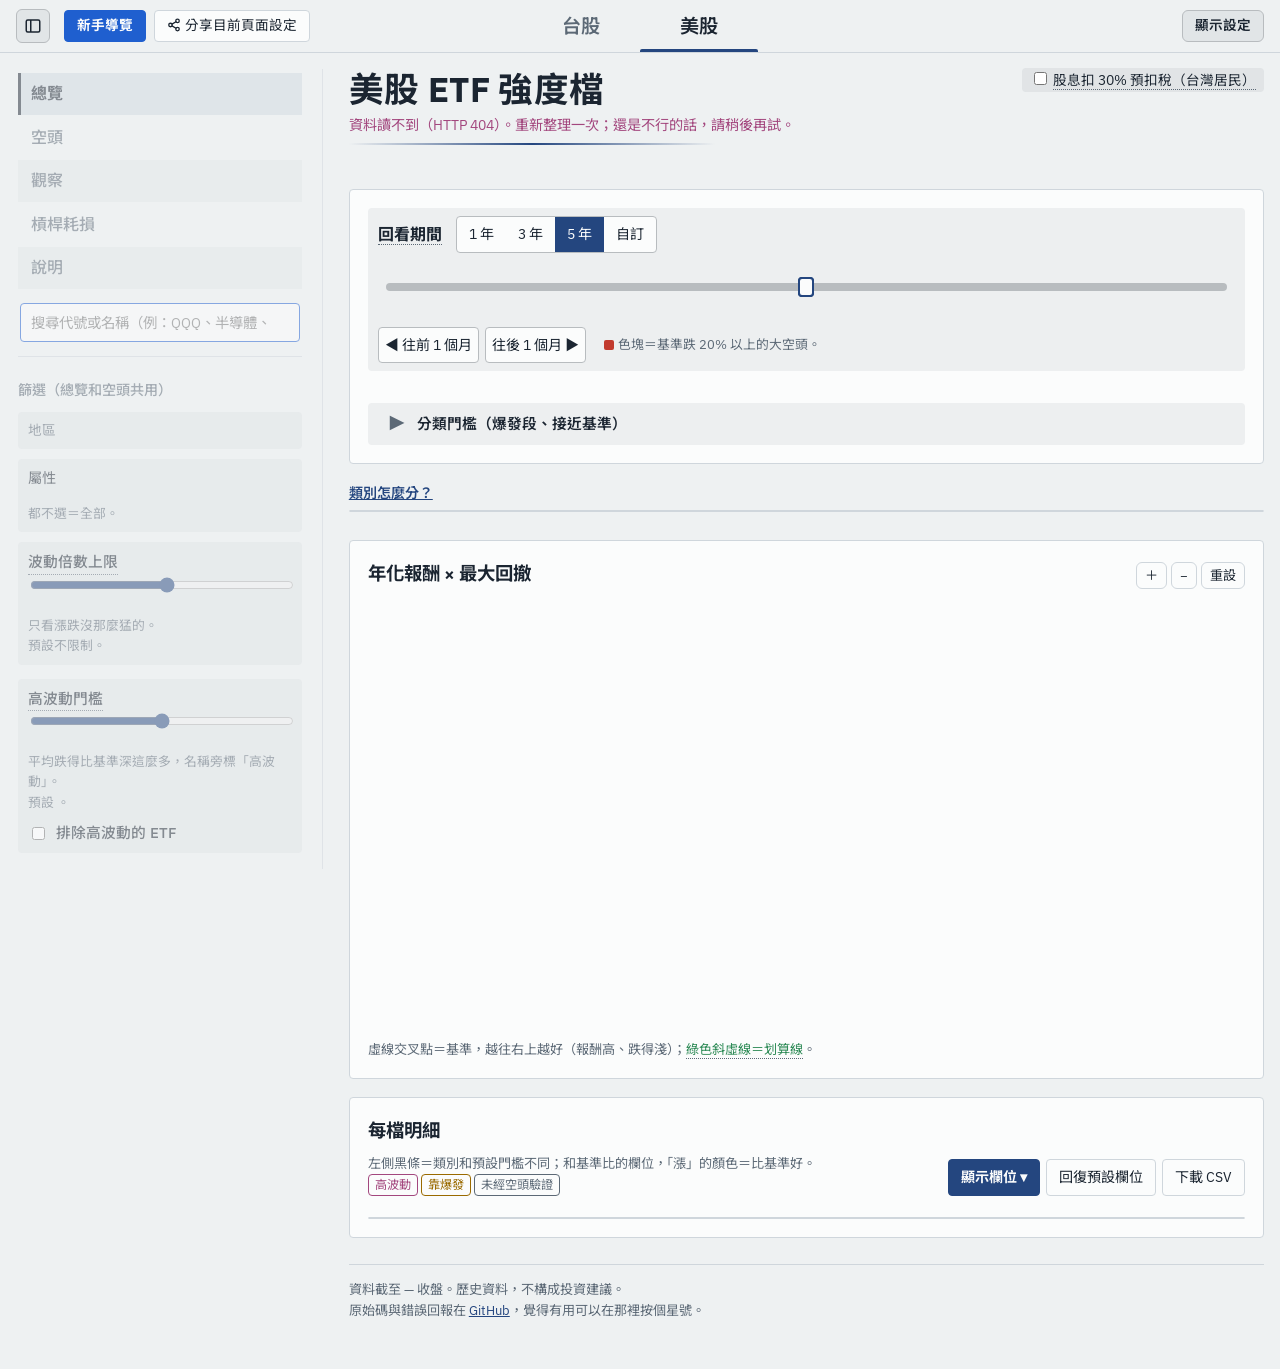
==== us/index.html @ 7c5424fa "標準化 A 階段（二）：散布圖刻意統一的部分，和圖上字級跟著圖寬（稽核 2 M4） - 0 的基準線改 --fg 細實線、透明度 .5（兩張散布圖）；參考線維持虛線（JC 2026-11-20 決定 " ====
<!doctype html>
<html lang="zh-Hant">
<meta charset="utf-8">
<meta name="viewport" content="width=device-width, initial-scale=1, viewport-fit=cover">
<title>美股 ETF 強度檔</title>
<meta name="description" content="美股 ETF 和基準比報酬與回撤：五種類別、空頭時各檔跌多少，門檻都可以自己調。">
<meta property="og:title" content="美股 ETF 強度檔">
<meta property="og:description" content="美股 ETF 和基準比報酬與回撤：五種類別、空頭時各檔跌多少，門檻都可以自己調。">
<meta name="claude:viewport-fit-sides" content="cover">
<link rel="preload" href="data.json" as="fetch" crossorigin>   <!-- 資料檔和頁面同時開始下載（2026-11-17）；下面 fetch 要用預設快取模式，才會接到這個預先下載 -->
<link rel="preconnect" href="https://fonts.googleapis.com">
<link rel="stylesheet" href="https://fonts.googleapis.com/css2?family=IBM+Plex+Sans:wght@400;500;700&family=Noto+Sans+TC:wght@400;500;700&display=swap">
<link rel="stylesheet" href="../assets/site.css?v=20261120b">   <!-- 兩頁共用樣式（2026-11-17）；改了 site.css 就把 ?v= 換成當天日期 -->
<style>
/* 只有美股頁用到的樣式；共用的在 ../assets/site.css */
#levtbl tr.thin td { color: var(--muted); }   /* 樣本少的列變淡：只調字色、底色維持不透明（原本整格 opacity，凍結欄往右捲時後面的字會透出來疊在一起，2026-11-17） */
#levtbl tr.thin td > * { opacity: .6; }
/* 屬性篩選：大項標籤分組，選了大項才出現細項（虛線框）；有篩選時出現顯眼的「清除」 */
td .t2 { color: var(--muted); }
.attr-g { display: flex; gap: 6px; align-items: flex-start; margin-top: 4px; }
.attr-g .gl { color: var(--muted); font-size: .78rem; width: 2.4em; flex: none; padding-top: 3px; }
.attr-chips { display: flex; flex-wrap: wrap; gap: 4px; }
.achip { font: inherit; font-size: .8rem; border: 1px solid var(--line); background: var(--panel); color: var(--fg); padding: 1px 8px; border-radius: 999px; cursor: pointer; }
.achip .n { color: var(--muted); font-size: .72rem; font-variant-numeric: tabular-nums; }
.achip[aria-pressed="true"] { background: var(--accent); border-color: var(--accent); color: var(--on-fill); }
.achip[aria-pressed="true"] .n { color: inherit; opacity: .8; }
.achip.fine { border-style: dashed; }
.attr-fine { border-top: 1px dashed var(--line); margin-top: 6px; padding-top: 6px; }
.attr-fine.solo { border-top: 0; margin-top: 2px; padding-top: 0; }
.attr-fine .gl { color: var(--muted); font-size: .78rem; margin-bottom: 3px; }
.achip.clr { background: var(--hl); border-color: var(--hl); color: var(--on-fill); font-weight: 700; margin-top: 6px; }
#lvSc { cursor: grab; touch-action: pan-y; }
#lvSc:active { cursor: grabbing; }   /* 拖曳時換成抓住的手（2026-11-17） */
#lvSc circle { cursor: pointer; }
#levtbl tr[aria-current] td { background: color-mix(in srgb, var(--l1) 14%, var(--panel)); }
:root.zsw { --fade: .25s; }   /* 換分區：比換市場快 */
:root.zfade :is(.wrap > :not(header, #zoneTop, #insBar), header.hd .sub, .side > *) { opacity: 0; }
/* 分區：上面分區名、下面檔數；名稱太長時只在中間斷（加密／貨幣） */
#zoneSeg button { display: flex; flex-direction: column; align-items: center; justify-content: center; gap: 1px; line-height: 1.2; padding-block: 5px; }
#zoneSeg .zn { word-break: keep-all; }
#zoneSeg .zc { font-size: .75rem; opacity: .75; font-variant-numeric: tabular-nums; }
/* 分區列（JC 2026-11-15 定案）：取代側欄的分區按鈕；主畫面標題下、只在總覽和空頭頁。
   大字一行、分區之間細直線；選中的那格實心強調色（8px 圓角，不用膠囊形）、反白字、陰影，旁邊寫檔數和基準。不加外框。
   試過淡底＋粗底線，JC 覺得第三輪的實心版比較順眼（只是膠囊形突兀），改回來 */
.zonetop { display: none; flex-wrap: wrap; align-items: center; gap: 6px 0; margin: 0 0 16px; }
body:is([data-page="overview"], [data-page="bear"]) .zonetop { display: flex; }
.zonetop button { font: inherit; color: var(--fg); background: none; border: 0; cursor: pointer; border-radius: 8px; display: flex; align-items: baseline; gap: 8px; padding: 7px 18px; position: relative; transition: background .15s; }
.zonetop .zn { font-size: 1.5rem; font-weight: 300; color: var(--muted); letter-spacing: .02em; word-break: keep-all; line-height: 1.15; }
.zonetop .zc, .zonetop .zb { font-size: .74rem; color: var(--muted); font-variant-numeric: tabular-nums; }
.zonetop .zb { display: none; }
.zonetop button:hover:not([aria-pressed="true"]) { background: var(--adj-bg); }
.zonetop button:hover:not([aria-pressed="true"]) .zn { color: var(--fg); }
.zonetop button:not([aria-pressed="true"]):not(:first-child)::before { content: ""; position: absolute; left: 0; top: 25%; bottom: 25%; border-left: 1px solid var(--line); }
.zonetop button[aria-pressed="true"] + button::before { display: none; }
.zonetop button[aria-pressed="true"] { padding: 8px 22px; background: var(--hl); box-shadow: 0 3px 12px color-mix(in srgb, var(--hl) 45%, transparent); }
.zonetop button[aria-pressed="true"] :is(.zn, .zc, .zb) { color: var(--bg); }
.zonetop button[aria-pressed="true"] .zn { font-weight: 800; }
.zonetop button[aria-pressed="true"] .zc::after { content: " 檔"; }
.zonetop button[aria-pressed="true"] .zb { display: inline; font-size: .82rem; font-weight: 600; }
body:not(:is([data-page="overview"], [data-page="bear"])) .zonetop { display: none !important; }
@media (max-width: 900px) { .zonetop .zn { font-size: 1.12rem; } .zonetop button { padding-inline: 10px !important; } }
#zoneH, #zoneSeg { display: none; }   /* 側欄的分區按鈕由分區列取代（程式還用它同步狀態） */
/* 扣稅開關：獨立放在標題列右邊（眉標下方、和副標題同一行），不跟說明文字黏在一起；只在總覽、空頭頁 */
.hdtax { margin: 0; font-size: .85rem; white-space: nowrap; }
#taxLbl { background: var(--adj-bg); border-radius: 4px; padding: 3px 8px; }   /* 可以調整的開關，和側欄、門檻同一個淡灰底 */
@media (min-width: 901px) { header.hd { display: grid; grid-template-columns: minmax(0, 1fr) auto; column-gap: 16px; }
  header.hd > div { grid-row: 1 / 3; } header.hd > .eyebrow { grid-column: 2; } header.hd > .hdtax { grid-column: 2; align-self: end; justify-self: end; } }
@media (max-width: 900px) { .hdtax { flex-basis: 100%; text-align: right; } }
body:not(:is([data-page="overview"], [data-page="bear"])) .hdtax { display: none; }
.levlink { margin: 0 0 12px; }
.lvhead { margin: 0; font-size: 1.02rem; font-weight: 600; }
#lvNav .lvs { transition: opacity .15s; } #lvNav .lvs.dim { opacity: .18; }
</style>

<script>
// 主題（跟系統／亮／暗）與全頁字級，存在這個瀏覽器；先套用再畫面，避免閃爍
// 資料算好前先把內容藏起來（:root.booting），畫完或出錯時拿掉；萬一卡住 30 秒後也拿掉。和下面側欄用的 .loading 是兩回事
document.documentElement.classList.add("booting"); setTimeout(() => document.documentElement.classList.remove("booting"), 30000);
// 跨頁轉場做不成時（例如舊頁在背景、來不及截圖）瀏覽器會丟出 promise 錯誤；照常顯示即可，把錯誤接住
const vtQuiet = e => { const t = e.viewTransition; if (t) { t.ready.catch(() => {}); t.finished.catch(() => {}); t.updateCallbackDone.catch(() => {}); } };
addEventListener("pagereveal", vtQuiet); addEventListener("pageswap", vtQuiet);
try { const t = localStorage.getItem("etf-theme"); if (t === "light" || t === "dark") document.documentElement.dataset.theme = t; } catch (e) {}
// 美股版預設綠漲紅跌；和台股版同網域，偏好另存 etf-ud-us（存的是「改回紅漲」）
try { if (localStorage.getItem("etf-ud-us") !== "tw") document.documentElement.dataset.ud = "us"; } catch (e) { document.documentElement.dataset.ud = "us"; }
document.documentElement.classList.add("loading");   // 資料讀進來前側欄不能點（點了也沒反應）
try { const z = +localStorage.getItem("etf-fz"); if (z >= 0.5 && z <= 1.5) document.documentElement.style.setProperty("--fz", z); } catch (e) {}
</script>
<div class="topbar" id="topbar"><div class="tb-in">
  <button type="button" class="sidetog" aria-controls="side" aria-expanded="true" aria-label="收起側欄" title="收起側欄"><svg width="18" height="18" viewBox="0 0 24 24" fill="none" stroke="currentColor" stroke-width="2" stroke-linejoin="round" aria-hidden="true"><rect x="3" y="4" width="18" height="16" rx="2"/><path d="M9 4v16"/></svg></button>
  <div class="tb-l" id="tbL"><div class="btnpair toprow"><button type="button" class="btn tourbtn" id="tourBtn">新手導覽</button><button type="button" class="btn" id="shareBtn" aria-label="分享目前頁面設定"><svg width="14" height="14" viewBox="0 0 24 24" fill="none" stroke="currentColor" stroke-width="2.2" stroke-linecap="round" stroke-linejoin="round" aria-hidden="true" style="vertical-align:-2px;margin-right:4px"><circle cx="18" cy="5" r="3"/><circle cx="6" cy="12" r="3"/><circle cx="18" cy="19" r="3"/><path d="M8.6 13.5l6.8 4M15.4 6.5l-6.8 4"/></svg><span class="tb-lbl">分享目前頁面設定</span></button></div><p class="hint" id="shareMsg" hidden></p></div>
  <span class="tb-sp"></span>
  <nav class="mkt tb-mkt at-us" aria-label="切換市場（置頂欄）"><a href="../" data-go="台股">台股</a><a href="./" data-go="美股" class="on" aria-current="page">美股</a></nav>
  <div class="tb-r" id="tbR"><details class="sysdet fold" id="sysDet"><summary>顯示設定<span class="sd-sub">主題、漲跌色、字級</span></summary>
    <div class="cbox sysbox">
      <div class="seg" id="themeSeg" role="group" aria-label="主題"><button type="button" data-th="auto">系統</button><button type="button" data-th="light">亮色</button><button type="button" data-th="dark">暗色</button></div>
      <div class="seg" id="udSeg" role="group" aria-label="漲跌顏色"><button type="button" data-ud="tw">紅漲（台股）</button><button type="button" data-ud="us">綠漲（美股）</button></div>
      <div class="zoom fzrow" role="group" aria-label="文字大小"><span>文字大小</span><button type="button" data-fz="-1" aria-label="縮小文字">A−</button><output id="fzOut">100%</output><button type="button" data-fz="1" aria-label="放大文字">A+</button></div>
    </div></details></div>
</div></div>
<div class="shell">
<script>try { if (localStorage.getItem("etf-side-off") === "1") document.currentScript.parentElement.classList.add("sideoff"); } catch (e) {}</script>
<aside class="side" id="side" aria-label="分頁與設定">
  <div class="side-head"><strong>設定</strong><button type="button" class="btn closeset" id="closeSet">完成</button></div>
  <nav class="tabs" role="tablist" aria-label="分頁">
    <button type="button" role="tab" data-page="overview" aria-selected="true">總覽</button>
    <button type="button" role="tab" data-page="bear" aria-selected="false">空頭</button>
    <button type="button" role="tab" data-page="notes" aria-selected="false">觀察</button>
    <button type="button" role="tab" data-page="lev" aria-selected="false">槓桿耗損</button>
    <button type="button" role="tab" data-page="about" aria-selected="false">說明</button>
  </nav>
  <!-- 搜尋放在分頁和分區、篩選之間（JC 2026-11-08）：搜尋和篩選相鄰 -->
  <search class="search">
    <input type="search" id="q" placeholder="搜尋代號或名稱（例：QQQ、半導體、AI）" autocomplete="off" spellcheck="false" aria-label="搜尋 ETF" role="combobox" aria-autocomplete="list" aria-controls="qlist" aria-expanded="false">
    <button type="button" class="qx" id="qx" aria-label="清除搜尋" hidden>×</button>
    <div class="qlist" id="qlist" role="listbox" hidden></div>
    <p class="hint" id="qmsg" hidden></p>
  </search>

  <div class="side-sec" id="filterBox">
    <div class="zonebox" id="zoneBox"><h2 id="zoneH">分區</h2>
    <div class="stack">
      <div class="seg" id="zoneSeg" role="group" aria-label="分區"></div>
    </div>
    </div>
    <h2>篩選（總覽和空頭共用）</h2>
    <div class="stack">
      <div class="cbox"><div class="row"><span class="lbl">地區</span><div class="checks" id="f-region"></div></div></div>
      <div class="cbox"><span class="lbl">屬性</span><div id="f-type"></div>
      <p class="hint">都不選＝全部。</p></div>
      <div class="controls">
        <div class="ctl"><label for="vmax"><span class="term" tabindex="0" data-tip="波動倍數＝這檔每週漲跌的幅度，是基準的幾倍（週報酬的標準差相除）。&#10;例：1.5＝漲跌幅度大約是基準的 1.5 倍；2 倍槓桿約 1.5～2。&#10;和 beta 不同：beta 還會被「走勢和基準像不像」拉低，國際股票 ETF 的 beta 可能只有 0.5，實際漲跌卻是基準的 2 倍以上。&#10;用總覽選的期間計算；拉到最右邊＝不限制。">波動倍數上限</span><output id="o-vmax"></output></label>
          <input type="range" id="vmax" min="0.5" max="3" step="0.1"><div class="rticks" id="tk-vmax" aria-hidden="true"></div><p class="hint">只看漲跌沒那麼猛的。<br>預設不限制。</p></div>
        <div class="ctl"><label for="hv"><span class="term" tabindex="0" data-tip="每次大跌：這檔的跌幅減基準的跌幅（跌幅都是負數）＝跌幅 vs 基準。&#10;例：基準跌 −24%、這檔跌 −29%：−29% −（−24%）＝ −5%，跌得比基準深 5%。&#10;這檔上市後經歷過的每一次大跌都算，取平均；和空頭頁選哪一次無關。&#10;哪些算大跌由空頭頁的「大跌門檻」決定，改了門檻結果也會跟著變。&#10;只經歷過 1～2 次大跌的（多半是新上市的），樣本少，參考就好。">高波動門檻</span><output id="o-hv"></output></label>
          <input type="range" id="hv" min="1" max="25" step="1"><div class="rticks" id="tk-hv" aria-hidden="true"></div>
          <p class="hint">平均跌得比基準深這麼多，名稱旁標「高波動」。<br>預設 <span class="def" data-k="hv"></span>。</p>
          <label for="hvx" class="chk"><input type="checkbox" id="hvx"> 排除高波動的 ETF</label></div>
      </div>
    </div>
  </div>

</aside>

<main class="wrap">
  <header class="hd">
    <div><div class="hdt"><h1>美股 ETF 強度檔</h1></div>
    <p class="sub"><span id="sub">讀取資料中…</span></p></div>
    <p class="hdtax"><label class="chk" id="taxLbl"><input type="checkbox" id="taxOn"> <span class="term" tabindex="0" data-tip="開啟後，每次配息只把 70% 再投入，基準也一樣扣。">股息扣 30% 預扣稅（台灣居民）</span></label></p>
  </header>

  <nav class="zonetop" id="zoneTop" aria-label="分區"></nav>
  <div class="insbar" id="insBar" hidden></div>

  <!-- ── 總覽 -->
  <section class="page" id="page-overview" role="tabpanel" aria-label="總覽">
    <p class="hint levlink" id="levLink" hidden>槓桿 ETF 每天重設倍數會被磨掉多少，看 <button type="button" class="linkbtn" id="levGo">「槓桿耗損」頁 →</button></p>
    <section class="panel stack pctl" id="periodPanel" aria-label="回看期間與分類門檻">
      <div class="adj stack">
        <div class="row ptop"><span class="plabel"><span class="term" tabindex="0" data-tip="1／3／5 年從資料最後一天往回算。&#10;期間愈短，結果愈只代表那段行情：每段有沒有包含大空頭，看「說明」頁的期間說明。&#10;自訂可以選 1999 年初（各分區從基準上市日）之後的任何一段，例如只看 2000～2002 年的網路泡沫。&#10;軸上的色塊是基準的大空頭（股票等區跌 20% 以上、債券區 10% 以上），看得出選的期間有沒有包含到。">回看期間</span></span><div class="seg" id="win" role="group" aria-label="回看期間">
            <button type="button" data-v="1">1 年</button><button type="button" data-v="3">3 年</button><button type="button" data-v="5" aria-pressed="true">5 年</button><button type="button" data-v="c">自訂</button>
          </div><span id="customBox" class="row" hidden>
            <label>起 <input type="date" id="dStart"></label>
            <label>迄 <input type="date" id="dEnd"></label>
          </span></div>
        <div class="period" id="period"><div class="ptrack" id="ptrack"><div class="pfill" id="pfill"></div></div><input type="range" id="pS" aria-label="回看期間的起日" step="1"><input type="range" id="pE" aria-label="回看期間的迄日" step="1"><div class="pticks" id="pticks" aria-hidden="true"></div></div>
        <div class="row pnav"><div class="btnpair"><button type="button" class="btn" data-pstep="-21">◀ 往前 1 個月</button><button type="button" class="btn" data-pstep="21">往後 1 個月 ▶</button></div><p class="hint"><span class="pkey"></span>色塊＝基準跌 <span class="crashTh">20%</span> 以上的大空頭。</p></div>
      </div>
      <p class="pstat" id="pstat"></p>
      <p class="hint" id="cover"></p>
      <details class="thr fold" id="thrBox"><summary>分類門檻（爆發段、接近基準）</summary>
        <div class="controls">
          <div class="ctl burstctl"><p class="sentence"><span class="term" tabindex="0" data-tip="連續幾週加起來漲到這個幅度，算一段急漲（爆發段）。&#10;1 週＝單週大漲；拉長週數可以抓到「連漲好幾週、但每週都不算大」的段落，上限 4 週（約一個月）。&#10;從前往後找，找到一段就跳過那幾週，不重複計算。&#10;參考：1 週配 7.5%、4 週配 20%，SPY 在 1999～2026-11 分別只有 5 段、2 段。&#10;漲幅上限 30%：1999～2026-11 SPY 任何 4 週最多漲 25.3%，超過 30% 只剩槓桿型、加密貨幣的少數極端週。">爆發段</span>：在 <output id="o-weeks"></output>內上漲 <output id="o-burst"></output> 以上，就算一段急漲。</p>
            <label for="weeks" class="sub">週數</label><input type="range" id="weeks" min="1" max="4" step="1"><div class="rticks" id="tk-weeks" aria-hidden="true"></div>
            <label for="burst" class="sub">漲幅</label><input type="range" id="burst" min="1" max="30" step="0.5"><div class="rticks" id="tk-burst" aria-hidden="true"></div>
            <p class="hint">預設 <span class="def" data-k="weeks"></span>內上漲 <span class="def" data-k="burst"></span>。</p><p class="hint" id="calib"></p></div>
          <div class="ctl"><label for="tie"><span class="term" tabindex="0" data-tip="年化報酬和基準直接相減。&#10;例：設 ±1.5%、基準年化 11% 時，年化 9.5%～12.5%、而且最大回撤和基準相差 3% 以內的，算接近基準。&#10;追蹤同一指數的 ETF（例如 VOO、IVV 對 SPY）會落在這裡；年化接近但回撤差很多的，照划算線分到其他四類。&#10;參考：5 年累積下來，±1% 約差 5%、±1.5% 約差 7%、±2% 約差 10%。">接近基準的年化區間</span><output id="o-tie"></output></label>
            <input type="range" id="tie" min="0" max="5" step="0.25"><div class="rticks" id="tk-tie" aria-hidden="true"></div><p class="hint">報酬和基準差多少以內算接近（回撤也要相差 3% 以內）。<br>預設 ±<span class="def" data-k="tie"></span>。</p></div>
        </div>
        <div class="row"><button type="button" class="btn" id="reset">回到預設門檻</button></div>
      </details>
    </section>
    <p class="missing regime" id="regime" hidden></p>
    <section aria-label="各類別檔數" class="stack"><div class="row cnthead"><button type="button" class="linkbtn" data-help="catdefs">類別怎麼分？</button></div>
      <div class="counts" id="counts"></div>
      <p class="foot" id="countnote"></p>
      <p class="foot" id="missing" hidden></p></section>

    <section class="panel stack" id="chartPanel">
      <div class="head"><h2>年化報酬 × 最大回撤</h2><span class="zoom"><button type="button" data-zc="sc:in" aria-label="放大圖表">＋</button><button type="button" data-zc="sc:out" aria-label="縮小圖表">−</button><button type="button" data-zc="sc:reset">重設</button></span></div>
      <svg id="chart" class="chart" viewBox="0 0 900 420" role="img" aria-label="各 ETF 的年化報酬與最大回撤散布圖"></svg>
      <div class="legend" id="legend"></div>
      <p class="foot" id="scnote"></p>
      <p class="foot">虛線交叉點＝基準，越往右上越好（報酬高、跌得淺）；<span class="term" tabindex="0" data-tip="年化 ÷ 最大回撤（Calmar 比率）和基準相同的線；線的上方＝每承受 1% 回撤換到的報酬比基準多。&#10;類別就是這條線和基準的年化切出來的，定義見「說明」。&#10;基準年化是負的時候，年化 ÷ 回撤沒有意義，改用基準回撤那條直線。" style="color:var(--calmar)">綠色斜虛線＝划算線</span>。<span id="negnote" hidden><br>這段期間基準年化是負的，划算線改成基準回撤那條直線：在它右邊就算划算。</span></p>
    </section>

    <section class="panel stack" id="tblPanel">
      <div class="head"><h2>每檔明細</h2>
        <div class="row tblnote"><span class="foot">左側黑條＝類別和預設門檻不同；和基準比的欄位，「漲」的顏色＝比基準好。<br><span class="flag term" tabindex="0" data-tip="歷次大跌平均跌得比基準深，超過高波動門檻（門檻在左側欄的篩選）。">高波動</span> <span class="flag bu term" tabindex="0" data-tip="贏基準主要靠少數幾段急漲；中途進出、剛好錯過那幾段就不一定贏。">靠爆發</span> <span class="flag nv term" tabindex="0" data-tip="穩強、猛強裡，上市以來沒經歷過大空頭，或上市以來的年化輸基準超過 1%。">未經空頭驗證</span></span>
          <span class="colctl"><details class="cols"><summary class="btn btn-fill">顯示欄位 ▾</summary><div class="colbox" id="colbox"></div></details><button type="button" class="btn" id="colReset">回復預設欄位</button><button type="button" class="btn" data-csv="tbl">下載 CSV</button><button type="button" class="btn" id="mkClear" hidden>清除標註</button></span></div></div>
      <div class="topscroll" aria-hidden="true"><div></div></div>
      <div class="tblwrap" role="region" aria-label="總覽明細表" tabindex="0"><table id="tbl"><thead></thead><tbody></tbody></table></div>
    </section>
  </section>

  <!-- ── 空頭 -->
  <section class="page" id="page-bear" role="tabpanel" aria-label="空頭" hidden>
    <div class="pair73">
      <section class="panel stack" id="epsPanel">
        <h2>基準大跌時，各檔跌多少</h2>
        <p class="hint">每一次都從基準的高點算起，看各檔在同一段日期最多跌多少、多久回到高點。</p>
        <div class="stack adj"><h3 class="adjh">選一次大跌</h3><div class="chips" id="eps" role="group" aria-label="選一次大跌"></div></div>
      </section>
      <section class="panel stack pctl" id="crashPanel" aria-label="大跌門檻"><h2>大跌門檻</h2><div class="controls">
        <div class="ctl"><label for="epth"><span class="term" tabindex="0" data-tip="基準從高點跌超過這個幅度、之後再回到高點，算一次大跌（最近一次可能還沒回到高點，也列出來）。&#10;1999 年以來 SPY（含息、不扣稅）跌超過 30% 的有 3 次：2000 年網路泡沫 47.5%、2008 年金融海嘯 55.2%、2020 年疫情 33.7%；上限 30%，拉到最右邊只剩這三次。債券區的基準 AGG 跌得淺，預設 8%（2003 年以來 3 次：2008、2020 年 3 月、2020～2022 升息）。&#10;調低會多出幾次較小的回檔。&#10;高波動也用這裡的大跌來算。">跌超過</span><output id="o-epth"></output></label>
        <input type="range" id="epth" min="5" max="30" step="1"><div class="rticks" id="tk-epth" aria-hidden="true"></div><p class="hint">基準跌多少算一次大跌。<br>預設 <span class="def" data-k="epth"></span>（這一區資料起點以來 <span id="epthN"></span> 次）。</p></div>
      </div></section>
    </div>
    <section class="panel stack" id="epChartPanel">
      <div class="head"><span class="foot" id="epnote"></span><div class="legend" id="eplegend"></div></div>
      <div class="adj stack">
      <div class="row"><span class="lbl"><span class="term" tabindex="0" data-tip="只改走勢圖顯示的日期範圍，0% 基準一樣是這次大跌基準高點那天。&#10;下表的跌幅和回到前高不受影響。">圖表區間</span></span>
        <label>起 <input type="date" id="epFrom"></label><label>迄 <input type="date" id="epTo"></label>
        <button type="button" class="btn" id="epReset">回到這次大跌</button>
        <span class="zoom"><button type="button" data-zc="ep:in" aria-label="放大圖表">＋</button><button type="button" data-zc="ep:out" aria-label="縮小圖表">−</button></span></div>
      <div class="period" id="epperiod">
        <div class="ptrack" id="eptrack"><div class="pfill" id="epfill"></div></div>
        <input type="range" id="eS" aria-label="走勢圖的起日" step="1"><input type="range" id="eE" aria-label="走勢圖的迄日" step="1">
        <div class="pticks" id="epticks" aria-hidden="true"></div>
      </div>
      <div class="row" style="gap:6px;justify-content:center"><button type="button" class="btn" data-estep="-21">◀ 往前 1 個月</button><button type="button" class="btn" data-estep="21">往後 1 個月 ▶</button></div>
      </div>
      <p class="hint"><span class="pkey"></span>色塊＝基準的大跌，越深跌越多。</p>
      <svg id="epchart" class="chart" viewBox="0 0 900 360" role="img" aria-label="大跌期間各 ETF 的走勢，起點高點設為 100"></svg>
      <p class="foot">走勢以基準高點那天 = 100。</p>
      <div class="head"><span class="foot">列底色＝總覽目前的類別；和基準比的欄位，「漲」的顏色＝比基準好。</span>
        <span class="colctl"><details class="cols"><summary class="btn btn-fill">顯示欄位 ▾</summary><div class="colbox" id="epcolbox"></div></details><button type="button" class="btn" id="epcolReset">回復預設欄位</button><button type="button" class="btn" data-csv="eptbl">下載 CSV</button></span></div>
      <div class="topscroll" aria-hidden="true"><div></div></div>
      <div class="tblwrap" role="region" aria-label="空頭明細表" tabindex="0"><table id="eptbl"><thead></thead><tbody></tbody></table></div>
    </section>
  </section>

  <!-- ── 觀察 -->
  <section class="page" id="page-notes" role="tabpanel" aria-label="觀察" hidden>
    <section class="panel stack">
      <h2>這份資料看到的幾件事 <span class="beta">Beta</span></h2>
      <p class="hint">寫於 2026-11，看的是截至 2026-11-13 的 1／3／5 年（例如 5 年＝2021-11-13～2026-11-13），用預設門檻。按鈕打開的就是這幾段日期，資料更新後也不變；換期間或門檻，看到的可能就不一樣。<br>其他期間可以在總覽選「自訂」，或在空頭頁選別次大跌。<br>有不同看法歡迎到 <a href="https://github.com/wasai04/etf-strength-site/issues" rel="noopener">GitHub</a> 回報。</p>
      <div class="row"><button type="button" class="btn" data-ins="">回到預設畫面</button><span class="foot">分區回到股票、不扣稅；期間、門檻、篩選、排序、標註和走勢圖的線都回到預設；顯示的欄位不動。</span></div>
      <div class="insights">
        <article class="ins"><h3>有沒有碰到 2022，槓桿差很多</h3><p>3 年期間（<span data-n="l3s">2023 年 11 月</span>起）沒碰到空頭：USD 年化 <span data-n="l3USD">72%</span>、TQQQ <span data-n="l3TQQQ">43%</span>、SOXL <span data-n="l3SOXL">44%</span>。<br>拉長到 5 年、把 2022 算進去，變成 <span data-n="l5USD">34%</span>、<span data-n="l5TQQQ">8%</span>、<span data-n="l5SOXL">−1%</span>，中途最深跌了 <span data-n="l5dd">78%～90%</span>。<br>槓桿的成績，很看那段期間有沒有大跌。</p><div class="row"><button type="button" class="btn btn-fill" data-ins="z=lv&amp;w=c&amp;s=2023-11-13&amp;e=2026-11-13&amp;so=-cagr" data-to="tblPanel">看 3 年</button><button type="button" class="btn btn-fill" data-ins="z=lv&amp;w=c&amp;s=2021-11-13&amp;e=2026-11-13&amp;so=-cagr" data-to="tblPanel">看 5 年</button></div></article>
        <article class="ins"><h3>原型漲了，2 倍、3 倍反而賺得更少</h3><p>1 年期間 SOXX 漲 <span data-n="x1SOXX">55%</span>，追同一類半導體的 SOXL（3 倍）只剩 <span data-n="x1SOXL">49%</span>，USD（2 倍）<span data-n="x1USD">是 6%</span>，中途最深各跌 <span data-n="d1SOXL">86%</span>、<span data-n="d1USD">56%</span>。<br>上上下下的行情裡，每天重設倍數會一直耗損。</p><div class="row"><button type="button" class="btn btn-fill" data-ins="z=lv&amp;w=c&amp;s=2025-11-13&amp;e=2026-11-13&amp;mk=SOXL,USD" data-to="chartPanel">看 1 年</button><button type="button" class="btn btn-fill" data-ins="p=lev" data-to="">看槓桿耗損</button></div></article>
        <article class="ins"><h3>領先的那一群會換人</h3><p>5 年期間，能源 <span data-n="e5n">14</span> 檔有 <span data-n="e5w">12</span> 檔贏 SPY（2022 年油價大漲）；同一批到了 3 年期間只剩 <span data-n="e3w">2</span> 檔。<br>3 年期間換成科技、金融領先，大多數都贏（科技 <span data-n="t3a">22 檔有 15 檔</span>、金融 <span data-n="t3b">12 檔有 11 檔</span>）。</p><div class="row"><button type="button" class="btn btn-fill" data-ins="w=c&amp;s=2021-11-13&amp;e=2026-11-13&amp;ty=en&amp;so=-cagr" data-to="tblPanel">5 年看能源</button><button type="button" class="btn btn-fill" data-ins="w=c&amp;s=2023-11-13&amp;e=2026-11-13&amp;ty=tefi&amp;so=-cagr" data-to="tblPanel">3 年看科技、金融</button></div></article>
        <article class="ins"><h3>3 年期間跑最前面的是貴金屬礦業</h3><p>3 年期間股票區年化最高的是黃金、白銀礦業（RING、SIL、GDXJ，都超過 <span data-n="g3min">45%</span>），半導體 SMH 排第 <span data-n="smh3">4</span>。<br>5 年期間排第一的換成 <span data-n="top5">SMH</span>，黃金礦業最前面的 <span data-n="g5c">RING</span> 排第 <span data-n="g5r">5</span>，兩檔中途都跌過<span data-n="dd5">四成多</span>。</p><button type="button" class="btn btn-fill" data-ins="w=c&amp;s=2023-11-13&amp;e=2026-11-13&amp;so=-cagr&amp;mk=RING,SIL,GDXJ,SMH" data-to="chartPanel">依年化排序看</button></article>
        <article class="ins"><h3>SPY 本身就很難贏</h3><p>5 年期間股票區 <span data-n="a5n">567</span> 檔，分到穩強、猛強（年化贏 SPY）的，大約只有<span data-n="a5f">兩成</span>。<br>SPY 是美國大型股，這幾年由大型科技股帶著漲。</p><button type="button" class="btn btn-fill" data-ins="w=c&amp;s=2021-11-13&amp;e=2026-11-13&amp;cat=01&amp;so=-cagr" data-to="tblPanel">只看穩強、猛強</button></article>
        <article class="ins"><h3>中小型、房地產、消費，5 年<span data-n="m5h">沒有一檔贏</span></h3><p>5 年期間，中小型 <span data-n="m5a">29</span> 檔、房地產 <span data-n="m5b">14</span> 檔、消費 <span data-n="m5c">11</span> 檔，<span data-n="m5w">沒有一檔贏 SPY</span>；成長型 <span data-n="g5n">42</span> 檔也只贏 <span data-n="g5w">4</span> 檔。<br>這幾年的漲幅集中在大型股。</p><button type="button" class="btn btn-fill" data-ins="w=c&amp;s=2021-11-13&amp;e=2026-11-13&amp;ty=smreco&amp;so=-cagr" data-to="chartPanel">看這幾類</button></article>
        <article class="ins"><h3>緩衝型、選擇權收益：跌得少，賺得更少</h3><p>這兩類用選擇權換掉一部分漲幅，回撤多半比 SPY 淺。<br>但年化贏 SPY 的，3 年期間 <span data-n="b3n">40</span> 檔<span data-n="b3w">只有 1 檔</span>，5 年期間 <span data-n="b5n">29</span> 檔<span data-n="b5w">一檔都沒有</span>。</p><button type="button" class="btn btn-fill" data-ins="w=c&amp;s=2021-11-13&amp;e=2026-11-13&amp;ty=bfoi&amp;so=-rr" data-to="chartPanel">看這兩類</button></article>
        <article class="ins"><h3>債券的 2022：浮動利率反而贏</h3><p>5 年期間 AGG 年化 <span data-n="agg">−0.3%</span>，中途最深跌 <span data-n="aggd">17%</span>（2022 年升息）。<br>浮動利率的貸款和 CLO（JAAA、FLRT、BKLN）利息跟著升，年化 <span data-n="flt">6%</span> 左右，回撤也淺。</p><button type="button" class="btn btn-fill" data-ins="z=bd&amp;w=c&amp;s=2021-11-13&amp;e=2026-11-13&amp;mk=JAAA,FLRT,BKLN,AGG" data-to="chartPanel">看債券 5 年</button></article>
        <article class="ins"><h3>比特幣現貨 ETF，幾乎是同一個東西</h3><p>IBIT、FBTC、BITB、ARKB 這些現貨 ETF，年化和最大回撤幾乎一模一樣。<br>差別主要在費率，選的時候看發行商公告的費用。</p><button type="button" class="btn btn-fill" data-ins="z=cr&amp;w=c&amp;s=2025-11-13&amp;e=2026-11-13&amp;so=-cagr" data-to="tblPanel">看加密貨幣 1 年</button></article>
        <article class="ins"><h3>定期定額和一次投入，看起點</h3><p>5 年期間從 <span data-n="d5s">2021 年 11 月</span>起算，之後碰到 2022 大跌，<span data-n="d5p">幾乎每一檔</span>都是定期定額的年化比較高（<span data-n="d5c">567 檔有 555 檔</span>）。<br>1 年期間沒有大跌，反過來<span data-n="d1p">大多</span>是一次投入比較高（<span data-n="d1c">707 檔有 606 檔</span>）。</p><div class="row"><button type="button" class="btn btn-fill" data-ins="w=c&amp;s=2021-11-13&amp;e=2026-11-13&amp;so=-dca&amp;cols=%2Bdca" data-to="tblPanel">5 年看定投年化</button><button type="button" class="btn btn-fill" data-ins="w=c&amp;s=2025-11-13&amp;e=2026-11-13&amp;so=-dca&amp;cols=%2Bdca" data-to="tblPanel">1 年看</button></div></article>
      </div>
    </section>
  </section>

  <!-- ── 槓桿耗損 -->
  <section class="page" id="page-lev" role="tabpanel" aria-label="槓桿耗損" hidden>
    <section class="panel stack" id="lvPickPanel">
      <h2>選一檔槓桿 ETF</h2>
      <p class="hint">這頁含息、不扣稅，不跟總覽的分區、期間和扣稅設定走。</p>
      <div class="adj stack" id="lvPick">
        <div class="attr-g"><span class="gl">原型</span><div class="stack" id="lvU" style="gap:6px"></div></div>
        <div class="attr-g"><span class="gl">槓桿 ETF</span><div class="attr-chips" id="lvL"></div></div>
      </div>
    </section>
    <section class="panel stack" id="lvPrev">
      <h2>槓桿和原型，走起來差多少</h2>
      <div class="adj"><div class="row" style="gap:8px 14px"><span class="lbl">期間</span><div class="seg" id="lvSpan" role="group" aria-label="期間"><button type="button" data-y="3" aria-pressed="false">3 年</button><button type="button" data-y="5" aria-pressed="false">5 年</button><button type="button" data-y="10" aria-pressed="false">10 年</button><button type="button" data-y="0" aria-pressed="true">全部</button></div></div></div>
      <p class="lvhead" id="lvHead1"></p>
      <svg id="lvNav" class="chart" viewBox="0 0 900 460" role="img" aria-label="槓桿和原型的淨值與回撤"></svg>
      <div class="legend" id="lvLeg1"></div>
    </section>
    <section class="panel stack" id="lvScPanel">
      <div class="head"><h2 id="lvH3"></h2><span class="zoom"><button type="button" data-zc="lv:in" aria-label="放大圖表">＋</button><button type="button" data-zc="lv:out" aria-label="縮小圖表">−</button><button type="button" data-zc="lv:reset">重設</button></span></div>
      <div class="adj"><div class="row" style="gap:8px 14px"><span class="lbl">持有期間</span><div class="seg" id="lvHold" role="group" aria-label="持有期間"></div></div></div>
      <p class="lvhead" id="lvHead2"></p>
      <svg id="lvSc" class="chart" viewBox="0 0 900 380" role="img" aria-label="每個起點的原型報酬與槓桿報酬"></svg>
      <div class="legend" id="lvLeg2"></div>
      <p class="foot" id="lvFoot"></p>
    </section>
    <section class="panel stack">
      <h2>槓桿 ETF 跟「原型 × 倍數」差多少</h2>
      <p class="foot"><span class="term" tabindex="0" data-tip="理論值＝原型每天的漲跌都剛好放大 N 倍、沒有波動耗損和費用時的結果，也就是原型的累積倍數取 N 次方（原型漲 1 倍、3 倍槓桿的理論值是 2³＝8 倍）。&#10;把槓桿 ETF 和理論值都換成連續複利後相減、再除以年數，換回每年多賺或少賺幾 %（負數＝少賺）。&#10;理論上約等於 −(倍數² − 倍數) × 原型年化波動率² ÷ 2 −（倍數 − 1）× 短期利率 − 費用：和原型漲跌無關，和波動、倍數、利率有關。&#10;例：3 倍、波動 20% 的原型，光波動每年約少 12%；利率 5% 時再少約 10%，所以利率高的年份耗損明顯較大。&#10;每個持有期間都從每一週各起算一次（各段重疊）。">比理論值（年化）</span>＝槓桿 ETF 每年比理論值多賺或少賺幾 %，負數＝少賺，也就是每天重設倍數的耗損；波動越大、倍數越高、利率越高，少賺越多。<br>看兩件事：<strong>比理論值</strong>看成本，和這段行情漲跌無關，適合比較哪一檔的結構成本低；<strong>贏過以為的 N 倍</strong>看行情，原型單邊大漲時槓桿常超過 N 倍，小漲、盤整時幾乎贏不了。<br>
        中位數＝一半的起點比它多、一半比它少；第 10～90 百分位＝中間八成的起點落在這個範圍。</p>
      <div class="adj"><div class="row" style="gap:8px 14px"><span class="lbl">持有期間</span><div class="seg" id="levH" role="group" aria-label="持有期間"></div></div></div>
      <div class="tblwrap" role="region" aria-label="槓桿耗損表" tabindex="0"><table id="levtbl"><thead></thead><tbody></tbody></table></div>
      <p class="foot" id="levnote"></p>
    </section>
  </section>

  <!-- ── 說明 -->
  <section class="page" id="page-about" role="tabpanel" aria-label="說明" hidden>
    <section class="panel stack">
      <h2>免責聲明</h2>
      <p>本站整理公開市場的歷史價格，只供參考，不構成投資建議，也不是任何證券的買賣邀約或推介。<br>
        作者不是證券投資顧問。<br>資料可能有誤差或延遲，使用前請自行查證；投資決定與盈虧由使用者自行負責。</p>
      <p class="foot" id="dataAge"></p>
    </section>
    <section class="panel stack">
      <h2>使用前要知道的事</h2>
      <ul class="plainlist">
        <li>這是歷史資料，不代表往後會一樣。<br>結果很看期間：2021～2026 年是美國大型科技與 AI 的大多頭；換成 2000～2002 網路泡沫、2022 年升息這種期間，結果可能完全相反。</li>
        <li>ETF 分成五區，各跟自己的基準比：股票 SPY（標普 500）、債券 AGG（美國綜合債券）、原物料 GLD（黃金）、加密貨幣 IBIT（比特幣現貨）、槓桿 SPY。<br>不同區的類別不能直接比：債券區的「穩強」是贏 AGG，不是贏股市。</li>
        <li>「股息扣 30% 預扣稅」是台灣居民的稅率：打開後每次配息只把 70% 再投入，基準也一樣扣。<br>這裡每一筆配息都扣；實際上利息類配息、資本利得分配、資本返還對非美國居民原則上不預扣，所以債券、原物料策略型（例如 PDBC、COMT）、選擇權收益型扣稅後偏低，SPY 這類一年約差 0.4 個百分點。實際以券商的扣繳憑單（1042-S）為準。</li>
        <li>所有數字都假設買了就一直持有（一次投入或定期定額，中途不賣）。<br>進進出出的實際報酬可能差很多，例如標「靠爆發」的，錯過那幾段急漲就不會贏基準。</li>
        <li>期間愈短，分類愈只代表那一段行情。<br><span id="periodNotes"></span></li>
        <li>名單只有目前掛牌、規模 10 億美元以上的 ETF（存活者偏差）；反向、箱型價差（BOXX）、管理期貨、多空型不收。<br>愈早的年份愈明顯：2000 年網路泡沫時就存在、又活到現在的只有二十幾檔，當年倒掉的網路主題基金都不在名單上。</li>
        <li>緩衝型（buffer）、選擇權收益型用選擇權換少跌或配息，漲幅有上限；落在「穩但不強」是設計使然，要看少跌的部分值不值得。</li>
      </ul>
      <p class="foot" id="foot"></p>
    </section>
    <section class="panel stack">
      <h2>五種類別（都是和基準比）</h2>
      <div class="defs-grid">
        <dl id="catdefs"></dl>
        <dl class="defs-r">
          <dt>划算線是什麼</dt>
          <dd>散布圖的綠色斜虛線。<br>線上每一點的「年化報酬 ÷ 最大回撤」都和基準一樣，這個比值叫 Calmar 比率，基金評比常用。<br>線的上方＝每承受 1% 回撤換到的報酬比基準多。<br>基準年化是負的時候這個比值沒有意義，改成只看最大回撤有沒有比基準深。</dd>
          <dt>兩條線怎麼切出五類</dt>
          <dd>先看是不是接近基準：年化相差 ±<span class="tieval">1.5%</span> 以內，而且最大回撤相差 3% 以內。<br>不是的話，看年化比基準高或低，再看在划算線上方還是下方。<br>所以右上角（報酬更高、跌得更少）除了接近基準的，都是穩強；左下角除了接近基準的，都是弱。<br>年化差不多、回撤卻差很多的<span id="nearEx"></span>，不算接近，照划算線分類。</dd>
          <dt>標記：靠爆發</dt>
          <dd>贏基準超過 <span class="tieval">1.5%</span>（接近基準的年化區間），但拿掉少數幾段急漲（爆發段）、基準也拿掉同樣那幾週之後就不贏。<br>這種 ETF 的領先集中在那幾週，中途進出錯過就拿不到。<br>漲跌比基準猛的（例如槓桿型）比較容易被標到。</dd>
          <dt>標記：未經空頭驗證</dt>
          <dd>穩強、猛強要長期也站得住才可信。<br>上市以來（最早從 1999 年初，或該區基準的上市日算）至少經歷過一次基準大空頭（股票等區跌 ≥ 20%、債券區跌 ≥ 8%）再回到高點（<span id="crashYears"></span>），而且上市以來的年化沒有輸基準超過 1%，才算通過。<br>沒通過的在散布圖畫成空心點。</dd>
          <dt>標記：高波動</dt>
          <dd>基準每次大跌時，這檔的跌幅減基準的跌幅（跌幅 vs 基準，負數＝跌得比較深），再把歷次取平均；平均跌得比基準深 <span class="hvval"></span>（目前門檻）以上就標。這裡的「大跌」用空頭頁的大跌門檻（目前 <span class="epthval"></span>），不是上面空頭驗證固定的門檻。<br>只經歷過 1～2 次大跌的（多半是新上市的），樣本少，參考就好。</dd>
        </dl>
      </div>
      <p class="hint">規則裡的數字是目前的拉桿設定；空頭驗證的大空頭門檻固定（股票等區 20%、債券區 8%），年化容許固定 1%。<br><span id="verifyNote"></span></p>
    </section>
    <section class="panel stack">
      <h2>屬性、地區、名稱怎麼來的</h2>
      <div class="defs-grid"><dl class="defs-r">
        <dt>屬性分兩層</dt>
        <dd>每檔一個大項，名稱看得出更細的方向時再加一個細項，例如「科技 › 量子計算」「核能鈾 › 鈾礦」「金融 › 區域銀行」。<br>
          大項分三組：<br>
          風格：大型、中小型、成長、價值、股利高股息、低波動、動能、品質、多因子、ESG、基本面加權、等權重、自由現金流，以及用選擇權的緩衝型、選擇權收益、避險型，和股債配置。名稱寫明選股方式的（例如 Momentum、Equal Weight、ESG）歸到那個風格，不再標大型、成長這類；產業型的（例如等權重科技 RSPT）仍歸產業；<br><br>
          產業：科技、半導體、AI、資安、雲端軟體、通訊、醫療、生技、金融、能源、公用事業、工業、國防航太、房地產、原物料、消費；<br>
          主題：核能鈾、電網電力、機器人、黃金礦業。<br>
          風格只有一層，細項只用在產業和主題（例如成長型裡的「集中持股」、高股息裡的「股利成長」）。<br>
          搜尋時打細項（例如「量子」「鈾」）也找得到。<br>
          債券、原物料、加密貨幣、槓桿區的大項是分區名稱；債券的細項是天期與種類（短期公債、投資級公司債、市政債等）。</dd>
        <dt>地區（只有股票區）</dt>
        <dd>美國、全球（含美國）、國際已開發（不含美國、不含新興市場）、國際含新興（不含美國）、新興市場、單一國家。</dd>
        <dt>中文名稱</dt>
        <dd>「發行商＋中文內容」，照台灣財經網站常用的譯名再簡化，例如「Vanguard 標普500」「iShares 0-3月美債」。搜尋中英文都可以。<br>
          追同一個指數的會同名（例如 QQQ、QQQM 都是「Invesco 那斯達克100」），以代號區分。</dd>
        <dt>怎麼標的、準不準</dt>
        <dd>依基金英文名稱和晨星分類，由語言模型逐檔標註，再人工抽查、改正看得出的錯誤。名稱看不出投資內容的（多半是規模小、名稱抽象的主動型基金），屬性可能不夠精確，以基金公司的說明為準。</dd>
      </dl></div>
    </section>
  </section>

  <footer class="sitefoot">
    <p>資料截至 <span id="footEnd">—</span> 收盤。歷史資料，不構成投資建議。<br>
      原始碼與錯誤回報在 <a href="https://github.com/wasai04/etf-strength-site" rel="noopener">GitHub</a>，覺得有用可以在那裡按個星號。</p>
  </footer>
</main>
</div>
<nav class="bottombar" role="tablist" aria-label="分頁">
  <button type="button" role="tab" data-page="overview" aria-selected="true">總覽</button>
  <button type="button" role="tab" data-page="bear" aria-selected="false">空頭</button>
  <button type="button" role="tab" data-page="notes" aria-selected="false">觀察</button>
  <button type="button" role="tab" data-page="lev" aria-selected="false">槓桿耗損</button>
    <button type="button" role="tab" data-page="about" aria-selected="false">說明</button>
  <button type="button" class="setbtn" id="openSet">設定</button>
</nav>
<div class="tip" id="tip" role="tooltip" hidden></div>
<div class="colbox hfbox" id="hfbox" hidden></div>
<div class="tour-block" id="tourBlock" hidden></div><div class="tour-hole" id="tourHole" hidden></div>
<dialog class="intro" id="intro" aria-labelledby="introT">
  <h2 id="introT">使用前先知道</h2>
  <ul class="plainlist">
    <li>這裡整理 ETF 的歷史報酬和回撤，和各區的基準（例如股票區的 SPY）比較。</li>
    <li><strong>只是歷史資料，不代表以後會一樣，也不是買賣建議。</strong>作者不是證券投資顧問。</li>
    <li>數字的前提是「買了就一直持有」，中途進出的人結果可能差很多。</li>
  </ul>
  <p class="foot">完整說明和免責聲明在「說明」頁。</p>
  <label class="chk"><input type="checkbox" id="introNo"> 下次不再顯示</label>
  <div class="row" style="justify-content:flex-end;gap:8px"><button type="button" class="btn" id="introSkip">直接開始</button><button type="button" class="btn btn-fill" id="introTour" autofocus>開始新手導覽</button></div>
</dialog>
<div class="tour-card" id="tourCard" role="dialog" aria-modal="true" aria-labelledby="tourT" hidden><p class="foot" id="tourN"></p><h2 id="tourT"></h2><p id="tourX"></p>
  <div class="row" style="gap:8px"><button type="button" class="btn" id="tourEnd">結束</button><span style="margin-left:auto"></span><button type="button" class="btn" id="tourPrev">上一步</button><button type="button" class="btn btn-fill" id="tourNext">下一步</button></div></div>

<script src="../assets/core.js?v=20261120"></script>   <!-- 兩頁共用的計算核心（2026-11-17）；改了 core.js 就把 ?v= 換成當天日期 -->
<script src="../assets/chart.js?v=20261120c"></script>   <!-- 兩頁共用的圖表程式（2026-11-17）；改了 chart.js 就把 ?v= 換成當天日期 -->
<script src="../assets/table.js?v=20261120"></script>   <!-- 兩頁共用的表格程式（2026-11-17）；改了 table.js 就把 ?v= 換成當天日期 -->

<script>
const CATS = [["穩強","--c-steady"],["猛強","--c-strong"],["約等於0050","--c-tie"],["穩但不強","--c-safe"],["弱","--c-weak"]];
const FLAG_TIP = { hv: "歷次大跌平均跌得比基準深，超過高波動門檻（門檻在左側欄的篩選）。", bu: "贏基準主要靠少數幾段急漲；中途進出、剛好錯過那幾段就不一定贏。", nv: "穩強、猛強裡，上市以來沒經歷過大空頭，或上市以來的年化輸基準超過 1%。", fo: "被目前的篩選擋掉，因為搜尋選了它才暫時列出；再打字或按 × 就收回。" };   // 標記的說明（表格和表上方共用）
const CAT_NAME = c => c === "約等於0050" ? "接近基準" : c;
const colorOf = c => `var(${CATS.find(x => x[0] === c)[1]})`;
let REGIONS = [], TYPES = [];
const PAGES = ["overview", "bear", "notes", "lev", "about"];
const LINE_COLORS = ["--l1", "--l2", "--l3", "--l4", "--l5", "--l6", "--l7", "--l8"];
const $ = id => document.getElementById(id);
// 表格的名稱：顯示中文簡稱，滑過去看英文全名
const enName = x => x.en && x.en !== x.n ? `<span class="term" tabindex="0" data-tip="${x.en.replace(/"/g, "&quot;")}">${x.n}</span>` : x.n;
let D = null, sortKey = "cagr", sortDir = -1, base = null, epSort = "sel", epDir = -1, epSel = null, ovMap = new Map(), epState = null, epView = null, scView = null, scState = null, epDrag = null;
const st = { win: "5" }, picks = new Set(), marks = new Set();   // marks＝總覽勾「標註」、在散布圖標出代號的

const PLAIN = {
  "穩強": "報酬比基準多，而且多賺的對得起多承受的回撤。",
  "猛強": "報酬比基準多，但多跌的部分沒換到等比例的報酬。",
  "約等於0050": "報酬和回撤都和基準差不多。",
  "穩但不強": "報酬比基準少，但少跌得更多，一樣划算。",
  "弱": "報酬比基準少，少跌的也補不回來。"
};
const RULE = P => ({
  "穩強": `規則：不屬於接近基準，年化比基準高，在划算線上方（年化 ÷ 最大回撤不低於基準）。`,
  "猛強": `規則：不屬於接近基準，年化比基準高，在划算線下方。`,
  "約等於0050": `規則：年化相差 ±${f1(P.tie)}% 以內，而且最大回撤相差 ±${f1(P.nearDd)}% 以內。`,
  "穩但不強": `規則：不屬於接近基準，年化比基準低，在划算線上方。`,
  "弱": `規則：不屬於接近基準，年化比基準低，在划算線下方。`
});
const CRASH = () => (D.defaults.crash || 0.20);   // 債券區在 zoneD() 換成 crash_bond
const TIPS = {
  cagr: "年化報酬：一次投入、配息再投入（含息還原價），換算成每年平均報酬。",
  dca: "定投年化：期初和之後每月第一個交易日，各投入同樣金額（中途不賣），依實際投入日期算的年化報酬率（XIRR）。\n期間短時會把差距放大，不宜直接和一次投入比。",
  mdd: "最大回撤：期間內從高點往下跌的最大幅度。",
  rec: "最大回撤後回到前高：最大回撤那次，從跌前高點到重新站回高點花了幾個月。\n「未回復」＝到期末還沒回到高點。",
  rr: "報酬／回撤（Calmar 比率）：年化報酬 ÷ 最大回撤的幅度。\n每承受 1% 的回撤，換到多少年化報酬；愈高愈划算。\n不低於基準的，在散布圖的划算線上方。",
  life: "上市以來 vs 基準：從上市日（最早 1999 年初，或該區基準的上市日）到資料最後一天，年化減基準同期的年化。\n不受上面選的期間影響，用來看這檔長期有沒有贏。",
  lead: "平時領先：把這檔的爆發段漲幅當成 0 重算年化，基準在同樣那幾週也當成 0 重算，兩者相減。\n正數＝大漲那幾段以外的時間也比基準好，數字就是好多少；只有報酬高於基準的才算。\n贏基準超過「接近基準的年化區間」、這欄卻不是正數的，標「靠爆發」。",
  nb: "爆發段數：符合「連續 N 週累積漲幅 ≥ 門檻」的段數（不重疊）。",
  vr: "波動倍數：這檔每週漲跌的幅度是基準的幾倍（週報酬標準差相除）。\n大於 1＝漲跌比基準猛。\n和 beta 不同，不會因為走勢和基準不像而被拉低。",
  bm: "beta（大盤）：SPY 每漲跌 1%，這檔平均跟著動多少。",
  r2: "R²（大盤）：這檔的週漲跌有多少比例能用 SPY 解釋。\n愈接近 1，成分愈像大盤；低於約 0.7 時，上漲／下跌捕獲率參考價值低。",
  up: "上漲捕獲：SPY 上漲的那些週，這檔平均賺到 SPY 漲幅的幾倍。",
  dn: "下跌捕獲：SPY 下跌的那些週，這檔平均跟著跌 SPY 跌幅的幾倍。\n愈小愈抗跌。",
  av: "平均跌幅 vs 基準：在基準的幾次大跌裡，這檔的跌幅減基準的跌幅（跌幅都是負數），取平均（只算有經歷到的那幾次）。\n正數＝跌得比基準淺，負數＝比較深。",
  t: "屬性：股票區依基金名稱與晨星分類標註，分大項與細項（例：科技 › 量子計算）；緩衝型、選擇權收益、股債配置依晨星分類。其他區的大項是分區名稱，細項是債券天期、種類等。",
  cat: "類別：依「說明」頁五種類別的規則，用目前的拉桿數字判定。\n名稱旁的標記：靠爆發＝贏基準主要靠少數幾段急漲；\n未經空頭驗證＝上市以來沒經歷過大空頭，或上市以來年化輸基準超過 1%。",
  r: "地區：股票區依基金名稱與晨星分類標註（美國、全球、國際已開發、國際含新興、新興市場、單一國家）；其他區沒有標，顯示「無」。",
  mk: "標註：勾選後在上面的散布圖標出代號，方便找點。"
};

const COLS = [
  ["c", "代號", 1], ["mk", "標註", 1], ["n", "名稱", 1], ["t", "屬性", 1], ["cat", "類別", 1], ["r", "地區", 0], ["cagr", "年化", 1], ["dca", "定投年化", 1], ["mdd", "最大回撤", 1],
  ["rr", "報酬／回撤", 1], ["life", "上市以來 vs 基準", 1], ["lead", "平時領先", 1], ["rec", "最大回撤後回到前高", 1], ["nb", "爆發段數", 0],
  ["vr", "波動倍數", 1], ["bm", "beta（大盤）", 0], ["r2", "R²（大盤）", 0], ["up", "上漲捕獲", 0], ["dn", "下跌捕獲", 0], ["av", "平均跌幅 vs 基準", 1]
];
const TEXT_COLS = new Set(["c", "n", "t", "cat", "r"]);
const LOCKED = new Set(["c", "mk", "n", "cat"]);   // 一定顯示，不列在「顯示欄位」選單
// 視窗窄（小筆電、平板）時預設只開核心欄位；使用者自己勾過的照他的設定
const CORE_COLS = ["c", "mk", "n", "t", "cat", "cagr", "mdd", "rr", "life", "vr"];
const defaultCols = () => new Set(innerWidth < 1366 ? CORE_COLS : COLS.filter(c => c[2]).map(c => c[0]));
let visible = defaultCols();
const COLS_KEY = "etf-us-cols-v5", EPCOLS_KEY = "etf-us-epcols-v2";   // 欄位顯示的儲存 key：加欄位要升版號，讀寫都用這兩個常數
try { const v = JSON.parse(localStorage.getItem(COLS_KEY) || "null"); if (Array.isArray(v)) visible = new Set([...v, ...LOCKED]); } catch (e) {}

// ── 說明框（游標、鍵盤焦點、點一下都會開）
const tip = $("tip");
let tipFor = null;   // 目前提示屬於哪個元素：它帶 aria-describedby，螢幕閱讀器才念得到提示
function showTip(el, text) {
  clearTimeout(hideTip.t);
  if (tipFor && tipFor !== el) tipFor.removeAttribute("aria-describedby");
  tipFor = el; el.setAttribute("aria-describedby", "tip");
  tip.textContent = text; tip.hidden = false;
  const r = el.getBoundingClientRect(), w = Math.min(300, innerWidth - 24);
  tip.style.maxWidth = w + "px";
  tip.style.left = Math.min(Math.max(8, r.left), innerWidth - w - 12) + "px"; tip.style.top = (r.bottom + 8) + "px";
  const th = tip.getBoundingClientRect().height; if (r.bottom + 8 + th > innerHeight - 8) tip.style.top = Math.max(8, r.top - th - 8) + "px";
}
function hideTip() { clearTimeout(hideTip.t); tip.hidden = true; if (tipFor) { tipFor.removeAttribute("aria-describedby"); tipFor = null; } }
const hideSoon = () => { clearTimeout(hideTip.t); hideTip.t = setTimeout(hideTip, 150); };   // 留 0.15 秒，游標可以移到提示框上
document.addEventListener("mouseover", e => { const t = e.target.closest("[data-tip]"); if (t) showTip(t, t.dataset.tip); else if (e.target.closest("#tip")) clearTimeout(hideTip.t); });
document.addEventListener("mouseout", e => { if (e.target.closest("[data-tip], #tip")) hideSoon(); });
document.addEventListener("focusin", e => { const t = e.target.closest("[data-tip]"); if (t) showTip(t, t.dataset.tip); });
document.addEventListener("focusout", hideTip);
// 點一下：.term 和卡片、格子這類本身不是按鈕的都會開；按鈕、連結、輸入框照原本的動作，不攔
document.addEventListener("click", e => {
  const t = e.target.closest("[data-tip]"), ctl = e.target.closest("button, a, input, select, summary");
  if (t && (t.matches(".term") || !ctl || !t.contains(ctl))) { if (t.matches(".term") && !t.closest("label")) e.preventDefault(); showTip(t, t.dataset.tip); }
  else if (!e.target.closest("#tip, [data-tip]") && !inHover(e.target)) hideTip();   // 點在開著懸浮框的走勢圖上不收（觸控點一下後瀏覽器會補一個 click）
});
document.addEventListener("scroll", hideTip, { passive: true, capture: true });   // capture：手機設定抽屜裡捲動也會收起

// ── 分頁
function showPage(p, push) {
  p = (p || "").split("?")[0];   // 分享連結是「#分頁?設定」，分頁只看 ? 前面
  if (!PAGES.includes(p)) p = "overview";
  PAGES.forEach(x => { $("page-" + x).hidden = x !== p; });
  document.querySelectorAll('[role="tab"][data-page]').forEach(b => b.setAttribute("aria-selected", b.dataset.page === p));
  $("filterBox").hidden = !(p === "overview" || p === "bear");
  document.querySelectorAll("[data-for]").forEach(el => { el.hidden = el.dataset.for !== p; });
  if (p === "lev" && RAW) renderLev();
  if (p === "notes") ensureNotes();
  $("openSet").hidden = !(p === "overview" || p === "bear");
  document.body.classList.remove("drawer");
  document.body.dataset.page = p;
  if (p === "notes" || p === "about") hideBar();
  if (push) { try { history.replaceState(null, "", "#" + p); } catch (e) {} }
  hideTip();
}
$("levGo").onclick = () => { showPage("lev", true); scrollTo(0, 0); };
document.addEventListener("click", e => {
  const t = e.target.closest('[role="tab"][data-page]'); if (t) showPage(t.dataset.page, true);   // body 也有 data-page（目前分頁），只認分頁按鈕
});
// 手機版：「設定」打開抽屜，「完成」關閉；手機上說明文字裡的「左側欄」改成「設定」
document.addEventListener("click", e => {
  if (e.target.closest("#openSet")) document.body.classList.add("drawer");
  if (e.target.closest("[data-open-set]")) { const t = $("thrBox"); t.open = true; t.scrollIntoView({ block: "nearest" }); t.querySelector("summary").focus(); }
  if (e.target.closest("#closeSet")) document.body.classList.remove("drawer");
  const hp = e.target.closest("[data-help]");
  if (hp) { showPage("about", true); const t = $(hp.dataset.help); if (t) (t.closest(".panel") || t).scrollIntoView({ block: "start" }); }
  // 點在選單外面就收起「顯示欄位」
  document.querySelectorAll("details.cols[open]").forEach(d => { if (!d.contains(e.target)) d.open = false; });
});
// Esc：關說明框、「顯示欄位」選單、手機設定抽屜
document.addEventListener("keydown", e => {
  if (e.key !== "Escape") return;
  hideTip(); hfClose(false); document.querySelectorAll("details.cols[open]").forEach(d => { d.open = false; d.querySelector("summary").focus(); });
  document.body.classList.remove("drawer");
});
const mq = matchMedia("(max-width: 900px)");
const syncWhere = () => document.querySelectorAll(".side-where").forEach(el => el.textContent = mq.matches ? "「設定」" : "左側欄");
mq.addEventListener ? mq.addEventListener("change", syncWhere) : mq.addListener(syncWhere); syncWhere();

function params() { return { weeks: +$("weeks").value, burst: +$("burst").value / 100, tie: +$("tie").value / 100, nearDd: D.defaults.near_dd ?? 0.03 }; }
function defaults() { const d = D.defaults; return { weeks: d.weeks, burst: d.burst, tie: d.tie, nearDd: d.near_dd ?? 0.03 }; }
// 空頭驗證用的資料：大空頭（固定門檻 CRASH）和每檔上市以來的年化差，載入後只算一次
let LIFE = null, CRASH_EPS = null;
const lifeOf = c => { if (!LIFE) { LIFE = {}; D.etfs.forEach(x => { LIFE[x.c] = lifeCheck(x.p, D); }); } return LIFE[c]; };
const crashEps = () => CRASH_EPS || (CRASH_EPS = episodes(D, CRASH()));
function currentWindow() {
  const endIdx = D.dates.length - 1;
  const w = st.win !== "c" ? windowIdx(D, presetStart(D, endIdx, +st.win), D.dates[endIdx]) : windowIdx(D, toDay($("dStart").value), toDay($("dEnd").value));
  if (w.s < 0) w.s = 0;   // 起點早於這一區的資料（基準上市前）：從第一天算
  return w;
}
function computeBase() {
  const { s, e } = currentWindow(), key = s + "-" + e;
  if (base && base.key === key) return base;
  const cache = {}, B = metrics(D.bench_p, D, s, e, cache), list = [];
  for (const x of D.etfs) { const m = metrics(x.p, D, s, e, cache); if (m) list.push({ x, m }); }
  return (base = { key, s, e, B, list });
}
// 空頭統計（只和大跌門檻有關，跟回看期間無關）
let epCache = null;
function computeEps() {
  const th = +$("epth").value / 100;
  if (epCache && epCache.th === th) return epCache;
  const eps = episodes(D, th), B = eps.map(ep => epStats(D.bench_p, ep, D)), per = {}, perU = {};
  const stat = p => {
    // more＝這檔比基準多跌幾個百分點（兩邊跌幅直接相減，正數＝跌得比較深）
    const had = eps.map((ep, i) => { const v = epStats(p, ep, D); return v ? { ...v, more: B[i].dd - v.dd, win: v.dd > B[i].dd } : null; });
    const ok = had.filter(Boolean);
    return { s: had, n: ok.length, av: ok.length ? ok.reduce((a, v) => a + v.more, 0) / ok.length : null,
      wins: ok.filter(v => v.win).length, slow: ok.length ? Math.max(...ok.map(v => v.rec == null ? Infinity : v.rec)) : null, anyOpen: ok.some(v => v.rec == null) };
  };
  for (const x of D.etfs) { per[x.c] = stat(x.p); if (x.up) perU[x.c] = stat(x.up); }   // perU：槓桿區的原型，只給「高波動」標記用
  if (epSel == null || epSel >= eps.length) { let k = 0; eps.forEach((ep, i) => { if (ep.depth < eps[k].depth) k = i; }); epSel = eps.length ? k : null; }
  return (epCache = { th, eps, B, per, perU });
}
const isHV = c => { const C = computeEps(), E = C.perU[c] || C.per[c]; return E && E.av != null && E.av >= +$("hv").value / 100; };   // 槓桿區看原型（perU）
// 槓桿區的高波動、靠爆發看原型（2026-11-17，JC 同意；DESIGN-us「槓桿區的標記看原型」）：槓桿本身幾乎都會被標（20 檔 19 檔高波動），
// 看原型才分得出是原型本來就晃、靠急漲，還是被倍數放大。類別維持槓桿自己算。標記字樣改「原型高波動」「原型靠爆發」。
function levBurst(x, B, P, bs) { if (!x.up) return {}; const mu = metrics(x.up, D, bs.s, bs.e, {}); return { burst: mu ? classify(mu, B, P).burst : false }; }
const flagName = (k, x) => (x.up ? "原型" : "") + (k === "hv" ? "高波動" : "靠爆發");
const flagTip = (k, x) => FLAG_TIP[k] + (x.up ? `&#10;槓桿區這個標記看原型 ${x.u}（同樣和 SPY 比）：槓桿本身幾乎都會被標，看原型才分得出是原型本來就${k === "hv" ? "跌得深" : "靠急漲"}，還是被倍數放大。` : "");
// 清除側欄的篩選（地區全選、屬性不限、波動倍數不限、不排除高波動）：搜尋的「清除篩選」和表格空狀態共用
// 側欄篩選的摘要（稽核 2 M1）：#pstat 寫出哪些篩選在作用，側欄收起或在手機抽屜時也看得到
function filterSummary() {
  const on = (list, p) => list.filter(v => $(p + v).checked).length, r = on(REGIONS, "r-"), t = on(TYPES, "t-"), vm = +$("vmax").value, s = [];
  if (r < REGIONS.length) s.push(`地區 ${r}／${REGIONS.length}`); if (t < TYPES.length) s.push(`屬性 ${t}／${TYPES.length}`); if (TF.size) s.push(`細項 ${TF.size}`);
  if (vm < 3) s.push(`波動倍數 ≤ ${vm}`); if ($("hvx").checked) s.push("排除高波動");
  return s;
}
function clearSideFilters() { document.querySelectorAll("#f-region input").forEach(i => { i.checked = true; }); clearAttr(); $("vmax").value = 3; $("hvx").checked = false; FORCE = new Set(); }
function passFilters(x, m, raw) {
  if (!raw && FORCE.has(x.c)) return true;
  const rg = REGIONS.filter(r => $("r-" + r).checked), tp = TYPES.filter(t => $("t-" + t).checked);
  if (!rg.includes(x.r) || !tp.includes(x.t)) return false;
  if (TF.size) { const f = [...TF].filter(k => k.startsWith(x.t + "|")); if (f.length && !f.includes(x.t + "|" + x.t2)) return false; }
  const vmax = +$("vmax").value; if (vmax < 3 && m && m.vr != null && m.vr > vmax) return false;
  if ($("hvx").checked && isHV(x.c)) return false;
  return true;
}

// 拉桿的朗讀文字（aria-valuetext）：念出單位，不只念數字；rticks 登記格式，render 每次更新
const RT = {};
const rangeText = () => Object.entries(RT).forEach(([id, f]) => { const v = +$(id).value; $(id).setAttribute("aria-valuetext", id === "vmax" && v < 3 ? v + " 倍" : String(f(v))); });
function render(light) { light = light === true; rangeText(); renderCore(light); if (!light && retryPick) retryPick(); }
function renderCore(light) {   // light：拖時間軸途中只更新檔數和散布圖，放開才重建表格
  const P = params();
  $("o-weeks").textContent = P.weeks + " 週";
  $("o-burst").textContent = (P.burst * 100).toFixed(1) + "%";
  $("o-tie").textContent = "±" + f1(P.tie) + "%";
  $("o-vmax").textContent = +$("vmax").value >= 3 ? "不限制" : (+$("vmax").value).toFixed(1) + " 倍";
  $("o-hv").textContent = $("hv").value + "%";
  document.querySelectorAll(".hvval").forEach(el => el.textContent = $("hv").value + "%"); document.querySelectorAll(".epthval").forEach(el => el.textContent = $("epth").value + "%");
  document.querySelectorAll(".tieval").forEach(el => el.textContent = f1(P.tie) + "%");
  $("o-epth").textContent = $("epth").value + "%";
  $("catdefs").innerHTML = CATS.map(([c, v]) => `<dt><span class="dot" style="--c:var(${v})"></span>${CAT_NAME(c)}</dt><dd>${PLAIN[c]}<small>${RULE(P)[c]}</small></dd>`).join("");
  syncPeriod();
  const prevKey = base && base.key, bs = computeBase(), B = bs.B, DP = defaults();
  if (bs.key !== prevKey) scView = null;
  if (!B || bs.e - bs.s < 30) { $("countnote").textContent = "期間太短，至少要約一個半月的交易日。"; $("missing").hidden = true; $("regime").hidden = true; renderEps(); return; }
  $("calib").textContent = `基準在這段期間符合的段數：${segments(B.wr, P.weeks, P.burst).length / P.weeks}`;
  const all = bs.list.map(({ x, m }) => { const L = lifeOf(x.c); return { x, m, ...classify(m, B, P), ...levBurst(x, B, P, bs), def: classify(m, B, DP).cat, av: computeEps().per[x.c].av, life: L ? L.diff : null, ok: verified(L, crashEps(), D.defaults.verify_tie ?? 0.01) }; });
  // 這段期間基準沒跌到大空頭門檻：分類只代表這段行情
  $("regime").hidden = B.mdd <= -CRASH();
  $("regime").innerHTML = `這段期間基準最多只跌 ${pct(-B.mdd)}，沒有經過大空頭（跌 ≥ ${f1(CRASH())}%），分類只代表這段行情。<br>長期有沒有贏，看「上市以來 vs 基準」欄和散布圖的空心點。`;
  const rows = all.filter(r => passFilters(r.x, r.m));
  ovMap = new Map(all.map(r => [r.x.c, r]));
  $("cover").innerHTML = `列入 ${all.length} 檔（名單共 ${D.etfs.length} 檔；上市晚於起點的不列入）。`;
  // 符合篩選、但上市不滿這段期間而沒列入的：依上市滿 1 年／半年／3 個月各給一個按鈕，把起點改到那群都有資料的那天（期間愈短、列入愈多）
  const inList = new Set(all.map(r => r.x.c)), firstI = x => x.p.findIndex(v => v != null);
  const miss = D.etfs.filter(x => !inList.has(x.c) && firstI(x) >= 0 && passFilters(x, null));
  $("missing").hidden = !miss.length;
  if (miss.length) {
    const byType = TYPES.map(t => [t, miss.filter(x => x.t === t).length]).filter(([, n]) => n).map(([t, n]) => `${t} ${n}`).join("、");
    const opts = []; let n3 = 0;
    for (const [days, lab] of [[252, "滿 1 年"], [126, "滿半年"], [63, "滿 3 個月"]]) {
      const f = miss.filter(x => bs.e - firstI(x) >= days); if (days === 63) n3 = f.length;
      if (f.length && f.length !== (opts.at(-1) || {}).n) opts.push({ s1: Math.max(...f.map(firstI)), n: f.length, lab });
    }
    const tip = `類型：${byType}` + (miss.length > n3 ? `&#10;上市不到 3 個月的 ${miss.length - n3} 檔期間太短，沒有按鈕。` : "");
    $("missing").innerHTML = `另有 <span class="term" tabindex="0" data-tip="${tip}">${miss.length} 檔</span>上市不滿這段期間，沒有列入。`
      + (opts.length ? "改看：" + opts.map(o => `<button type="button" class="linkbtn" data-s1="${o.s1}" data-tip="上市${o.lab}的都列入">${iso(D.dates[o.s1])} 起（多 ${o.n} 檔）</button>`).join("・") : "");
    $("missing").querySelectorAll("[data-s1]").forEach(b => b.onclick = () => { st.win = "c"; setSeg("c"); $("dStart").value = iso(D.dates[+b.dataset.s1]); $("dEnd").value = iso(D.dates[bs.e]); render(); });
  }
  const cnt = {}, cnt0 = {}, cntOk = {}; CATS.forEach(([c]) => { cnt[c] = 0; cnt0[c] = 0; cntOk[c] = 0; });
  rows.forEach(r => { cnt[r.cat]++; cnt0[r.def]++; if (r.ok) cntOk[r.cat]++; });
  $("counts").innerHTML = CATS.map(([c, v]) => {
    const d = cnt[c] - cnt0[c], win = c === "穩強" || c === "猛強";
    return `<div class="cnt" style="--c:var(${v})" tabindex="0" data-tip="${RULE(P)[c]}"><div class="ctop"><span class="name">${CAT_NAME(c)}</span><span class="cnum"><span class="num">${cnt[c]}</span><span class="bstat"><span class="delta">${d === 0 ? "同預設" : (d > 0 ? "+" : "−") + Math.abs(d) + " 檔"}</span>${win && cnt[c] ? `<span class="okn term" tabindex="0" data-tip="通過空頭驗證：上市以來經歷過一次大空頭再回到高點，而且上市以來的年化沒有輸基準超過 1%。">通過驗證 ${cntOk[c]} 檔</span>` : ""}</span></span></div><span class="plain">${PLAIN[c]}</span></div>`;
  }).join("");
  // 右上角除了接近基準的都是穩強；「通過空頭驗證」只看穩強，和類別卡片一致（稽核 2 H3：原本把接近基準的也算進通過驗證，和卡片對不起來）
  const q1 = rows.filter(r => r.x.c !== BN && r.m.cagr > B.cagr && r.m.mdd > B.mdd), q1n = q1.filter(r => r.cat === "約等於0050").length, q1ok = q1.filter(r => r.cat === "穩強" && r.ok);
  // 卡片下方：只講卡片（檔數、換類別）；散布圖的說明放在圖裡
  const adj = [...getState().keys()].some(k => ["weeks", "burst", "tie", "hv", "epth"].includes(k));   // 波動倍數、排除高波動是篩選，寫在「篩選：」那行
  $("pstat").innerHTML = `期間：${st.win === "c" ? "自訂" : st.win + " 年"}（${iso(D.dates[bs.s])} ～ ${iso(D.dates[bs.e])}）・門檻：${adj ? "已調整" : "預設"}　<button type="button" class="linkbtn" data-open-set>改門檻</button>`;
  { const fs = filterSummary(); if (fs.length) $("pstat").innerHTML += `<br>篩選：${fs.join("、")}　<button type="button" class="linkbtn" data-clrside>清除篩選</button>`; }
  { const sw = rows.filter(r => r.cat !== r.def).length; const hid = Math.max(0, all.length - rows.length);   // 側欄篩選擋掉的（稽核 2 H2：原本只寫「共 0 檔」，上面又寫列入 N 檔，看起來像壞掉）
    $("countnote").innerHTML = (rows.length ? `共 ${rows.length} 檔` : "目前的篩選下沒有 ETF") + (hid ? `（<span class="side-where">左側欄</span>的篩選擋掉 ${hid} 檔）` : "") + (sw ? `，其中 ${sw} 檔的類別和預設門檻不同` : "") + "。"; syncWhere(); }
  $("countnote").innerHTML += ((D.dates[bs.e] - D.dates[bs.s]) / 365.25 < 0.95 ? `<br><strong>期間不到 1 年</strong>：年化是把這段的報酬換算成一年，漲跌都會被放大，分類參考就好。` : "");
  $("scnote").innerHTML = `基準（靶心）：年化 ${pct(B.cagr)}、最大回撤 ${pct(B.mdd)}。<br>右上角（報酬更高、跌得更少）${q1.length} 檔${!q1.length ? "" : !q1n ? "，都是穩強" : q1n === q1.length ? `，都是${CAT_NAME("約等於0050")}` : `（${q1.length - q1n} 檔穩強、${q1n} 檔${CAT_NAME("約等於0050")}）`}${q1.length - q1n ? `${q1n ? "，其中穩強" : "，"}通過空頭驗證的${!q1ok.length ? "：沒有" : q1ok.length <= 6 ? "：" + q1ok.map(r => r.x.c).join("、") : ` <span class="term" tabindex="0" data-tip="${q1ok.map(r => r.x.c).join("、")}">${q1ok.length} 檔</span>`}` : ""}。`;
  drawChart(rows, B);
  if (light === true) return;   // 事件處理直接傳 render 時，參數是 Event，不算 light
  drawTable(rows); syncTopScroll();
  renderEps();
}

// ── 搜尋：代號或名稱，打錯一點也找得到；選了之後，總覽＝標註並捲到那一列，空頭＝畫進走勢圖並捲到那一列
// 正規化：全形轉半形、英文轉小寫、去空白、「臺」當「台」
// 特殊結構的短說明（資料檔的 nb）：代號旁一個「*」，滑過去或點一下看
const nbMark = x => x.nb ? ` <span class="term" tabindex="0" data-tip="${x.nb}">*</span>` : "";
// 同義詞：簡稱用「納斯達克」「非投資等級」「標普」「羅素」「道瓊」，打俗稱或英文也找得到（兩邊都換，英文全名也一起對上）
const SYN = [[/那斯達克|nasdaq/g, "納斯達克"], [/非投資級|高收益/g, "非投資等級"], [/s&p/g, "標普"], [/russell/g, "羅素"], [/dowjones/g, "道瓊"], [/房地產|不動產/g, "reit"]];
const norm = s => SYN.reduce((t, [a, b]) => t.replace(a, b), s.normalize("NFKC").toLowerCase().replace(/\s+/g, "").replace(/臺/g, "台"));
function editDist1(a, b) {   // a、b 差距不超過 1 個字（多、少、換一個字，或相鄰兩字對調）
  if (Math.abs(a.length - b.length) > 1) return false;
  if (a.length === b.length) { const d = [...a].map((ch, i) => ch !== b[i] ? i : -1).filter(i => i >= 0); if (d.length === 2 && d[1] === d[0] + 1 && a[d[0]] === b[d[1]] && a[d[1]] === b[d[0]]) return true; }
  let i = 0, j = 0, d = 0;
  while (i < a.length && j < b.length) { if (a[i] === b[j]) { i++; j++; continue; } if (++d > 1) return false; if (a.length > b.length) i++; else if (a.length < b.length) j++; else { i++; j++; } }
  return d + (a.length - i) + (b.length - j) <= 1;
}
// 搜尋所有分區（不只目前這區）；同分時目前分區的在前，再照規模
function searchEtf(q) {
  q = norm(q); if (!q) return [];
  return RAW.etfs.map((x, i) => {
    // 中文簡稱的開頭是發行商（「Invesco 納斯達克100」），排名只看發行商之後的位置
    const c = norm(x.c), n = norm(x.cn ? x.n.slice(x.n.indexOf(" ") + 1) : x.n), en = norm(x.en || "");
    let s = 0;
    if (c === q || c.replace(/^0+/, "").replace(/[a-z]+$/, "") === q.replace(/^0+/, "")) s = 100; else if (c.startsWith(q)) s = 90; else if (c.includes(q)) s = 80;
    else if (n.includes(q)) s = 70 - n.indexOf(q) * 0.5;
    else if (en.includes(q)) s = 68 - en.indexOf(q) * 0.5;   // 英文全名
    else if (norm(x.t || "") === q || norm(x.t2 || "") === q) s = 60;   // 屬性（中文）：例「半導體」
    else if ((x.t && norm(x.t).includes(q)) || (x.t2 && norm(x.t2).includes(q))) s = 55;
    else if (q.length >= 4 && editDist1(q, c)) s = 50;
    else {   // 名稱裡依序出現打的每個字（例：「元台50」找到「元大台灣50」），或打的字有八成在名稱裡
      let k = 0; for (const ch of n) if (ch === q[k]) k++;
      if (k === q.length && q.length >= 2) s = 40;
      else if (q.length >= 3 && [...q].filter(ch => n.includes(ch)).length / q.length >= 0.8) s = 20;
    }
    return { x, s, i, z: x.z === ZONE ? 0 : 1 };
  }).filter(r => r.s > 0).sort((a, b) => b.s - a.s || a.z - b.z || a.i - b.i).slice(0, 60).map(r => r.x);
}
let retryPick = null;
function bindSearch() {
  const q = $("q"), list = $("qlist"), msg = $("qmsg");
  let hits = [], act = 0, pending = null;   // pending：選了但這段期間或篩選下沒列出的那一檔，畫面改了之後自動再試
  retryPick = () => { if (!pending) return; const x = pending, o = ovMap.get(x.c);
    if (document.body.dataset.page === "overview" && o && passFilters(x, o.m)) { pending = null; pick(x); } };
  const close = () => { list.hidden = true; q.setAttribute("aria-expanded", "false"); };
  let picked = "";
  const qx = $("qx"), syncX = () => { qx.hidden = !q.value; };
  qx.onclick = () => { q.value = ""; picked = ""; syncX(); close(); msg.hidden = true; if (FORCE.size) { FORCE = new Set(); render(); } q.focus(); };
  const show = () => {
    syncX();
    hits = searchEtf(q.value && q.value === picked ? q.value.split(" ")[0] : q.value); act = 0; msg.hidden = true;
    if (!hits.length) { close(); if (q.value.trim()) { msg.hidden = false; const sk = (D.skipped || []).map(t => t.split(".")[0]).find(c => norm(c).includes(norm(q.value)));
      msg.textContent = sk ? `${sk} 在名單上，但資料來源目前沒有足夠的價格（多半是剛上市），暫時沒列入。` : "找不到符合的 ETF，換個代號或名稱的幾個字試試。"; } return; }
    list.innerHTML = hits.map((x, i) => { const o = x.z === ZONE && ovMap.get(x.c);
      const tag = x.z !== ZONE ? `<span class="was">在${x.z}，點選後切換</span>`
        : o ? (passFilters(x, o.m, true) ? `<span class="pill" style="--c:${colorOf(o.cat)}">${CAT_NAME(o.cat)}</span>` : `<span class="was">篩選外</span>`)
        : `<span class="was">${x.p.some(v => v != null) ? "上市晚於期間起點" : "沒有價格"}</span>`;
      return `<div role="option" id="qo${i}" data-i="${i}" aria-selected="${i === act}"><span class="qc">${x.c}</span><span class="qn">${x.n}</span>${tag}</div>`; }).join("");
    list.hidden = false; q.setAttribute("aria-expanded", "true"); q.setAttribute("aria-activedescendant", "qo0");
  };
  const move = d => { if (list.hidden) return; act = (act + d + hits.length) % hits.length; list.querySelectorAll("[role=option]").forEach((o, i) => o.setAttribute("aria-selected", i === act)); q.setAttribute("aria-activedescendant", "qo" + act); $("qo" + act).scrollIntoView({ block: "nearest" }); };
  q.addEventListener("input", () => { pending = null; if (FORCE.size) { FORCE = new Set(); render(); } show(); });
  q.addEventListener("focus", () => { if (q.value && q.value !== picked) show(); });
  q.addEventListener("keydown", e => {
    if (e.key === "ArrowDown") { e.preventDefault(); move(1); } else if (e.key === "ArrowUp") { e.preventDefault(); move(-1); }
    else if (e.key === "Enter") { e.preventDefault(); if (list.hidden) show(); if (hits[act]) pick(hits[act]); }
    else if (e.key === "Escape") close();
  });
  list.addEventListener("mousedown", e => { const o = e.target.closest("[data-i]"); if (o) { e.preventDefault(); pick(hits[+o.dataset.i]); } });
  q.addEventListener("blur", () => setTimeout(close, 150));
  function pick(x, moved = "") {
    close(); q.value = picked = `${x.c} ${x.n}`; syncX(); msg.hidden = true;
    const page = document.body.dataset.page === "bear" ? "bear" : "overview";
    if (page !== document.body.dataset.page) showPage("overview", true);
    // 在別的分區：先切過去（分區按鈕、篩選、期間跟著換）
    if (x.z !== ZONE) { zoneFade(() => { ZONE = x.z; buildView(); resetSliders(); refresh(); pick(x, `已切換到${x.z}區。`); }); return; }
    x = D.etfs.find(e => e.c === x.c) || x;
    const why = [], fix = [];
    // 沒列出來的原因：期間、左側篩選、表頭的類別篩選，各給一個修正按鈕
    if (page === "overview" && !ovMap.has(x.c)) { const f = x.p.findIndex(v => v != null); if (D.dates.length - 1 - f < 63) { why.push(`上市不到 3 個月（${iso(D.dates[f])} 上市），期間太短，還不能比`); } else { why.push(`上市日（${iso(D.dates[f])}）晚於這段期間的起點`); fix.push(["從它上市那天起算", () => { st.win = "c"; setSeg("c"); $("dStart").value = iso(D.dates[f]); $("dEnd").value = D.end; }]); } }
    if (page === "bear" && !computeEps().per[x.c].s[epSel]) why.push("這次大跌時還沒上市，換一次大跌看看");
    // 被左側篩選擋掉的：不動使用者的篩選，先把這一檔暫時列出來（標「篩選外」），另給「清除篩選」
    const clearAll = clearSideFilters;
    let o = ovMap.get(x.c);
    FORCE = new Set();
    const outF = !passFilters(x, o && o.m, true);
    if (outF) { FORCE = new Set([x.c]); render(); o = ovMap.get(x.c); }
    const sc = page === "bear" ? "ep" : "ov";
    if (!passHead(sc, x, o ? o.cat : null) && hfCat[sc].size < CATS.length) { why.push("被表頭的「類別」篩選排除"); fix.push(["取消類別篩選", () => { CATS.forEach(c => hfCat[sc].add(c[0])); }]); }
    pending = why.length ? x : null;
    const note = (moved ? moved : "") + (outF ? `${x.c} 不符合目前的篩選，先暫時列出來（名稱旁標「篩選外」）。` : "");
    const clrBtn = outF ? `<br><button type="button" class="linkbtn" id="qclr">清除篩選</button>` : "";
    const bindClr = () => { const b = $("qclr"); if (b) b.onclick = () => { clearAll(); render(); msg.hidden = true; }; };
    if (why.length) {
      msg.hidden = false; msg.innerHTML = note + `${x.c} 沒有列出來：${why.join("；")}。` + fix.map((f, i) => `<br><button type="button" class="linkbtn" data-fix="${i}">${f[0]}</button>`).join("") + clrBtn;
      msg.querySelectorAll("[data-fix]").forEach(b => b.onclick = () => { fix.forEach(f => f[1]()); render(); pick(x); });
      bindClr();
      return;
    }
    if (note) { msg.hidden = false; msg.innerHTML = note + clrBtn; bindClr(); }
    if (page === "overview") { marks.add(x.c); render(); }
    else { if (!picks.has(x.c) && picks.size < 8) picks.add(x.c); renderEps(); }
    document.body.classList.remove("drawer");
    const tr = $(page === "bear" ? "eptbl" : "tbl").querySelector(`tr[data-row="${CSS.escape(x.c)}"]`);
    if (tr) { tr.scrollIntoView({ block: "center", behavior: matchMedia("(prefers-reduced-motion: reduce)").matches ? "auto" : "smooth" }); tr.classList.remove("flash"); void tr.offsetWidth; tr.classList.add("flash"); }
    if (page === "bear" && picks.size >= 8 && !picks.has(x.c)) { msg.hidden = false; msg.textContent = "走勢圖最多 8 條，先在下表取消幾條再加。"; }
  }
}
// 表頭篩選的選項與狀態：類型和左側篩選是同一組勾選（兩邊同步）；類別各表自己一組，只篩表格，不動散布圖和檔數
const hfCat = { ov: new Set(CATS.map(c => c[0])), ep: new Set(CATS.map(c => c[0])) };
const HF_TYPE = { name: "屬性", set: on => { setTypes(on.length === TYPES.length ? [] : on); if (!on.length) TYPES.forEach(t => { $("t-" + t).checked = false; }); drawAttr(); } };   // 表頭「屬性」篩選套用時改側欄的屬性篩選（table.js 用）
bindHeadFilter();   // 表頭篩選選單（assets/table.js）

// ── 空頭頁
function renderEps() {
  const E = computeEps(), eps = E.eps;
  $("eps").innerHTML = eps.map((ep, i) => `<button type="button" data-i="${i}" aria-pressed="${i === epSel}">${ym(D.dates[ep.pk]) === ym(D.dates[ep.tr]) ? iso(D.dates[ep.pk]) + "→" + iso(D.dates[ep.tr]).slice(5) : ym(D.dates[ep.pk]) + "→" + ym(D.dates[ep.tr])}　${pct(ep.depth, 1)}</button>`).join("") || `<span class="hint" style="padding:6px 10px">這個門檻下沒有大跌</span>`;
  $("eps").querySelectorAll("button").forEach(b => b.onclick = () => { epSel = +b.dataset.i; epView = null; renderEps(); });
  crashMarks("eptrack", eps, epSel, "基準大跌");
  if (epSel == null) { $("epchart").innerHTML = ""; $("eptbl").querySelector("tbody").innerHTML = ""; $("epnote").textContent = ""; return; }
  const ep = eps[epSel], Bst = E.B[epSel];
  const exp = D.etfs.filter(x => E.per[x.c].s[epSel]).length;
  $("epnote").innerHTML = `基準：${iso(D.dates[ep.pk])} 高點 → ${iso(D.dates[ep.tr])} 低點，跌 ${pct(-ep.depth)}；${ep.rec == null ? "到資料截止還沒回到高點" : `${iso(D.dates[ep.rec])} 回到高點（${Math.round(Bst.rec)} 個月）`}。<br>這次有 ${exp} 檔已上市。`;
  drawEpChart(ep);
  drawEpTable(E, ep); syncTopScroll();
}

// 圖表縮放與拖曳的接線（做法在 assets/chart.js 的 panZoom、bindEpZoom）
function bindZoom() {
  zoomButtons({
    // 總覽散布圖：沒拖動就放開＝點一下，點在某個點上就切換標註
    sc: panZoom($("chart"), { state: () => scState, view: v => { scView = v; if (scState) drawChart(scState.rows, scState.B); },
      click: e => { const t = document.elementFromPoint(e.clientX, e.clientY), c = t && t.closest && t.closest("#chart circle[data-c]"); if (c) toggleMark(c.dataset.c); } }),
    ep: bindEpZoom(),
    // 槓桿頁散布圖（2026-11-17）：點一下要能看點的說明，所以真的拖動了才鎖定指標
    lv: panZoom($("lvSc"), { state: () => lvState, view: v => { lvView = v; if (lvState) lvScatter(...lvState.args); }, late: true }),
  });
}

const EPCOLS = [["c", "代號"], ["n", "名稱"], ["t", "屬性"], ["cat", "類別"], ["pick", "畫圖"], ["sel", "這次跌幅"], ["vs", "跌幅 vs 基準"], ["rec", "回到前高"], ["chase", "和基準的追趕"], ["av", "平均跌幅 vs 基準"], ["slow", "最慢回到前高"]];
const EPLOCKED = new Set(["c", "n", "pick"]);   // 一定顯示，不列在「顯示欄位」選單
const epDefaultCols = () => new Set(EPCOLS.map(c => c[0]));
let epVisible = epDefaultCols();
try { const v = JSON.parse(localStorage.getItem(EPCOLS_KEY) || "null"); if (Array.isArray(v)) epVisible = new Set([...v, ...EPLOCKED]); } catch (e) {}
const EPTIPS = {
  sel: "這次跌幅：從基準高點那天起，到基準回到高點為止，這檔最多跌了多少。",
  vs: "跌幅 vs 基準：這次跌幅減基準的跌幅（兩個都是負數）。\n例：基準跌 −24%、這檔跌 −26%：−26% −（−24%）＝ −2.0%，跌得比基準深。\n正數＝跌得比基準淺。",
  rec: "回到前高：這檔從這次的高點跌下來，到重新站回高點花了幾個月。",
  av: "平均跌幅 vs 基準：有經歷到的那幾次「跌幅 vs 基準」的平均，括號是經歷幾次（次數少的不宜直接比）。\n平均跌得比基準深、超過高波動門檻的，標為高波動。",
  slow: "最慢回到前高：有經歷到的那幾次裡，最久的一次回到高點花了幾個月。",
  pick: "勾選後加到上面的走勢圖（最多 8 條）。",
  chase: "和基準的追趕：從基準高點那天起比累計報酬，看基準跌到最低那天誰領先。\n這檔落後的：幾個月後追上基準；這檔領先的：基準幾個月後追上它。\n追上之後要維持 20 個交易日才算；「同步」＝低點那天兩邊相差不到 1%。\n排序：一直領先的排最前，一直沒追上的排最後。",
  cat: "類別：總覽目前選的期間和門檻下的分類（列底色同）。總覽期間內資料不足的顯示「—」。"
};

function buildControls() {
  buildFilters();
  colMenu("colbox", "colReset", COLS, LOCKED, visible, defaultCols, COLS_KEY, render);
  colMenu("epcolbox", "epcolReset", EPCOLS, EPLOCKED, epVisible, epDefaultCols, EPCOLS_KEY, renderEps);
  $("mkClear").onclick = () => { marks.clear(); if (scState) { drawChart(scState.rows, scState.B); drawTable(scState.rows); } };
}
function buildFilters() {
  const RT = { "美國": "只投資美國公司，例：SPY、QQQ、SCHD。", "全球": "含美國在內的全世界，美國通常占六成左右，例：VT、ACWI，以及全球產業型（GDX、IXN）。",
    "國際已開發": "美國以外的已開發市場（歐洲、日本、英國、加拿大、澳洲等），不含新興市場，例：VEA、EFA、IEFA。",
    "國際含新興": "美國以外的全世界，已開發市場加上兩到三成新興市場，例：VXUS、IXUS、ACWX、VEU。",
    "新興市場": "中國、台灣、印度、巴西、南韓等，例：VWO、IEMG。", "單一國家": "只投資一個國家，例：EWJ（日本）、EWZ（巴西）、INDA（印度）。",
    "無": "債券、原物料、加密貨幣、槓桿區不分地區。" };
  $("f-region").innerHTML = REGIONS.map(r => `<label><input type="checkbox" id="r-${r}" checked> <span class="term" tabindex="0" data-tip="${RT[r] || r}">${r}</span></label>`).join("");
  // 屬性：勾選框留著（隱藏）當狀態，表頭篩選、分享連結、檔數都照舊讀它；畫面上是分組的標籤
  $("f-type").innerHTML = `<div hidden>${TYPES.map(t => `<input type="checkbox" id="t-${t}" checked>`).join("")}</div><div id="f-type-ui"></div>`;
  TF.clear(); ASEL.clear(); drawAttr();
}
// 屬性的分組（股票區）；其他區只有一個大項（分區名稱），細項是債券的天期、種類等
const ATTR_GROUPS = [["風格", ["大型", "中小型", "成長", "價值", "股利高股息", "低波動", "動能", "品質", "多因子", "ESG", "基本面加權", "等權重", "自由現金流", "選擇權收益", "緩衝型", "避險型", "股債配置"]],
  ["產業", ["科技", "半導體", "AI", "資安", "雲端軟體", "通訊", "醫療", "生技", "金融", "能源", "公用事業", "工業", "國防航太", "房地產", "原物料", "消費"]],
  ["主題", ["核能鈾", "電網電力", "機器人", "黃金礦業"]]];
const TF = new Set();      // 選了的細項，"大項|細項"
let FORCE = new Set();     // 搜尋選到、但被篩選擋掉的那一檔：暫時照樣列出，標「篩選外」
const ASEL = new Set();   // 點了的大項；空＝全部
const typeOn = () => TYPES.filter(t => $("t-" + t).checked);
// 大項只有一個的分區（債券等），細項直接列出來，不用先點大項
const fineMains = () => TYPES.length === 1 ? TYPES : [...ASEL];
function setTypes(on) {
  ASEL.clear(); on.forEach(t => ASEL.add(t));
  TYPES.forEach(t => { $("t-" + t).checked = !on.length || on.includes(t); });
  const keep = new Set(fineMains()); [...TF].forEach(k => { if (!keep.has(k.split("|")[0])) TF.delete(k); });
}
function clearAttr() { setTypes([]); TF.clear(); drawAttr(); }
function drawAttr() {
  const ui = $("f-type-ui"); if (!ui) return;
  const on = fineMains(), cnt = {}, fine = {};
  D.etfs.forEach(x => { if (x.c === BN && ZONE !== "槓桿") return; cnt[x.t] = (cnt[x.t] || 0) + 1; if (x.t2) { const f = fine[x.t] = fine[x.t] || {}; f[x.t2] = (f[x.t2] || 0) + 1; } });
  const chip = t => `<button type="button" class="achip" data-at="${t}" aria-pressed="${ASEL.has(t)}">${t} <span class="n">${cnt[t] || 0}</span></button>`;
  const used = new Set(ATTR_GROUPS.flatMap(g => g[1])), rest = TYPES.filter(t => !used.has(t));
  const groups = ATTR_GROUPS.map(([g, ts]) => [g, ts.filter(t => TYPES.includes(t))]).filter(g => g[1].length).concat(rest.length ? [[ZONE === "股票" ? "其他" : "", rest]] : []);
  const fs = on.flatMap(t => Object.entries(fine[t] || {}).sort((a, b) => b[1] - a[1]).map(([f, n]) => [t, f, n]));
  ui.innerHTML = (TYPES.length === 1 ? "" : groups.map(([g, ts]) => `<div class="attr-g">${g ? `<span class="gl">${g}</span>` : ""}<div class="attr-chips">${ts.map(chip).join("")}</div></div>`).join(""))
    + (fs.length ? `<div class="attr-fine${TYPES.length === 1 ? " solo" : ""}"><div class="gl">細項</div><div class="attr-chips">${fs.map(([t, f, n]) => `<button type="button" class="achip fine" data-af="${t}|${f}" aria-pressed="${TF.has(t + "|" + f)}">${on.length > 1 ? t + " › " : ""}${f} <span class="n">${n}</span></button>`).join("")}</div></div>` : "")
    + (ASEL.size || TF.size ? `<button type="button" class="achip clr" id="attrClr">清除屬性篩選</button>` : "");
  ui.querySelectorAll("[data-at]").forEach(b => b.onclick = () => {
    const t = b.dataset.at, cur = [...ASEL];
    setTypes(cur.includes(t) ? cur.filter(v => v !== t) : [...cur, t]); drawAttr(); render();
  });
  ui.querySelectorAll("[data-af]").forEach(b => b.onclick = () => { const k = b.dataset.af; TF.has(k) ? TF.delete(k) : TF.add(k); drawAttr(); render(); });
  const c = $("attrClr"); if (c) c.onclick = () => { clearAttr(); render(); };
}
// 下載 CSV：照畫面上的表格（目前的篩選、排序、顯示欄位）輸出。
// 表頭只留欄名；名稱旁的標記另開「標記」欄；「預設：…」「（N 次）」這類附註不輸出；負號改成一般減號，Excel 才會當數字
document.addEventListener("click", e => {
  const b = e.target.closest("[data-csv]"); if (!b || (b.dataset.csv === "eptbl" && epSel == null)) return;
  const t = $(b.dataset.csv), q = v => /[",\n]/.test(v) ? `"${v.replace(/"/g, '""')}"` : v;
  const head = [...t.querySelectorAll("thead th")].map(th => th.querySelector("[data-k]").textContent.replace(/[▲▼]/g, "").trim()).concat("標記");
  const cell = c => { const i = c.querySelector("input[type=checkbox]"); if (i) return i.checked ? "✓" : ""; const k = c.cloneNode(true); k.querySelectorAll(".flag, .was").forEach(x => x.remove()); return k.textContent.replace(/\s+/g, " ").trim().replace(/−/g, "-"); };
  const lines = [head.map(q).join(",")].concat([...t.querySelectorAll("tbody tr")].map(tr => [...tr.children].map(c => q(cell(c))).concat(q([...tr.querySelectorAll(".flag")].map(f => f.textContent).join("、"))).join(",")));
  const { s, e: ei } = currentWindow(), tag = b.dataset.csv === "tbl" ? `總覽_${iso(D.dates[s])}_${iso(D.dates[ei])}` : `空頭_${iso(D.dates[computeEps().eps[epSel].pk])}`;
  const a = document.createElement("a");
  a.href = URL.createObjectURL(new Blob(["﻿" + lines.join("\r\n")], { type: "text/csv;charset=utf-8" }));   // BOM：Excel 才認得中文
  a.download = `美股ETF強度_${tag}.csv`; a.click(); setTimeout(() => URL.revokeObjectURL(a.href), 1000);
});
// ── 新手導覽：一步一個區塊；sel 沒有就置中顯示；side＝在側欄裡（手機版要先打開「設定」抽屜）
const TOUR = [
  { t: "這個網站在做什麼", x: "把每一檔美股 ETF 拿來和基準比：報酬有沒有比較高、跌的時候有沒有比較深。\n再依這兩件事分成五類。\n全部是歷史資料，不是買賣建議。\n有虛線底的字、名稱旁的標記，游標移上去（手機點一下）會出現說明。" },
  { page: "overview", sel: "#q", side: 1, t: "找一檔 ETF", x: "輸入代號或名稱的幾個字（例：QQQ、半導體、AI），從建議裡選。\n在總覽會把它標在散布圖上，並捲到明細那一列。" },
  { page: "overview", sel: "#zoneTop", t: "先選分區", x: "股票、債券、原物料、加密貨幣、槓桿各自跟自己的基準比，名稱旁的數字是檔數。\n標題列右邊可以打開「股息扣 30% 預扣稅」，看台灣居民實際拿到的報酬。" },
  { page: "overview", sel: "#periodPanel", t: "選要比的期間", x: "1／3／5 年從最新一天往回算。\n拖時間軸兩端可以自訂；拖中間的藍色段可以固定長度整段移動。\n色塊是基準的大空頭（股票區跌 20% 以上），期間有沒有包到它，結果差很多。\n「◀ ▶」一次移動 1 個月；「分類門檻」可以改爆發段和接近基準的標準，「回到預設門檻」還原。" },
  { page: "overview", sel: "#counts", t: "五種類別", x: "穩強、猛強：報酬比基準高；差在多跌的部分有沒有換到等比例的報酬。\n穩但不強、弱：報酬比基準低。\n接近基準：兩項都差不多。\n動過拉桿時，卡片會顯示和預設相比多或少幾檔。" },
  { page: "overview", sel: "#chartPanel", t: "散布圖：一眼看位置", x: "往上＝報酬高，往右＝跌得淺。\n靶心是基準，橫虛線（基準的報酬）和綠色斜線（划算線）切出四類，靶心附近的框是接近基準。\n游標移到點上看名稱，點一下標出代號；Ctrl（⌘）＋滾輪縮放、拖曳移動，手機用＋−。" },
  { page: "overview", sel: "#tblPanel", t: "每檔明細", x: "點表頭排序；「類別」「屬性」旁的 ▾ 可以篩選。\n「標註」打勾會標到散布圖上。\n欄位太多就用「顯示欄位」勾掉，也能下載 CSV。" },
  { page: "overview", sel: "#filterBox", side: 1, t: "篩選", x: "地區、屬性、波動倍數上限、高波動，總覽和空頭頁共用。\n屬性先點大項（可複選），下方會出現細項可以再縮小；都不選＝全部。" },
  { page: "bear", sel: "#epsPanel", t: "空頭：大跌時各檔跌多少", x: "選一次基準的大跌，看同一段時間裡各檔最多跌多少、多久回到高點。\n「跌幅 vs 基準」正數＝跌得比基準淺。" },
  { page: "bear", sel: "#crashPanel", t: "大跌門檻", x: "拉桿決定基準跌多少算一次大跌；調低會多出幾次較小的回檔。\n側欄的「高波動」也用這裡的大跌來算。" },
  { page: "bear", sel: "#epChartPanel", t: "走勢圖", x: "以基準高點那天＝100，看各檔怎麼跌、怎麼回來。\n下表勾「畫圖」加減線（最多 8 條），游標靠近哪條線就突顯哪條。\n拖時間軸兩端調整日期範圍、拖中間的藍色段整段移動，看誰先回到高點；Ctrl（⌘）＋滾輪縮放。\n起迄日期也可以直接輸入，「回到這次大跌」還原。" },
  { page: "notes", sel: "#page-notes .insights", t: "觀察：資料裡看到的幾件事", x: "每張卡的按鈕會把總覽或空頭頁設成那一則的狀況，用目前的資料自己看。\n按下去之後，上方會出現情境列，可以切換同一則的幾個情境，× 收掉。" },
  { page: "lev", sel: "#lvPickPanel", t: "槓桿耗損", x: "選原型和槓桿 ETF，下面的圖都換成這一檔；下表點代號也可以換。\n淨值圖：游標靠近哪條線就突顯哪條。\n淨值圖的「期間」只管上圖；散布圖和下表共用同一個持有期間，下表點表頭排序。" },
  { sel: "#sysDet > .cbox", open: "#sysDet", t: "看起來的樣子", x: "亮暗主題、漲跌顏色（台股紅漲、美股綠漲）、文字大小都在這裡。\n想再看一次導覽，按上面的「新手導覽」。\n「分享目前頁面設定」會複製連結，打開就是現在這個畫面。\n電腦版可以按左上角的按鈕收起側欄。" },
  { page: "about", sel: "#page-about .panel", t: "還有疑問就看「說明」", x: "名詞、類別的規則、使用前要知道的限制都在說明頁。\n導覽到這裡結束。" }
];
// 進站提醒：localStorage etf-intro-off＝勾了不再顯示；sessionStorage etf-intro-seen＝這次瀏覽已經看過
function showIntro() {
  const dlg = $("intro"), get = (st, k) => { try { return window[st + "Storage"].getItem(k); } catch (e) { return null; } };
  if (get("local", "etf-intro-off") || get("session", "etf-intro-seen") || !dlg.showModal) return;
  const close = tour => { try { sessionStorage.setItem("etf-intro-seen", "1"); if ($("introNo").checked) localStorage.setItem("etf-intro-off", "1"); } catch (e) {}
    dlg.close(); if (tour) $("tourBtn").click(); };
  $("introSkip").onclick = () => close(false); $("introTour").onclick = () => close(true);
  dlg.addEventListener("cancel", () => close(false));
  dlg.showModal();
}
// 側欄收合：sideOff() 讀狀態，sideOff(true/false) 設定（不寫 localStorage；按鈕才寫）
function sideOff(v) {
  const sh = document.querySelector(".shell");
  if (v === undefined) return sh.classList.contains("sideoff");
  sh.classList.toggle("sideoff", v);
  document.querySelectorAll(".sidetog").forEach(b => { b.setAttribute("aria-expanded", !v); b.title = v ? "展開側欄" : "收起側欄"; b.setAttribute("aria-label", b.title); });
}
document.querySelectorAll(".sidetog").forEach(b => b.onclick = () => { const v = !sideOff(); sideOff(v); try { localStorage.setItem("etf-side-off", v ? "1" : "0"); } catch (e) {} });
sideOff(sideOff());
function bindTour() {
  const hole = $("tourHole"), card = $("tourCard"), block = $("tourBlock");
  const bg = on => [...document.body.children].forEach(e => { if (![hole, card, block].includes(e) && e.tagName !== "SCRIPT") e.inert = on; });   // 導覽時背景加 inert：Tab、朗讀都進不去（挖洞那塊也只是看）
  let k = 0, from = null, sysWas = false, sideWas = false;   // sysWas：導覽前顯示設定有沒有打開，結束時還原
  const place = () => {
    const S = TOUR[k], el = S.sel && document.querySelector(S.sel), pad = 6;
    if (!el) { hole.style.cssText = `top:50%;left:50%;width:0;height:0`; card.style.left = (innerWidth - card.offsetWidth) / 2 + "px"; card.style.top = (innerHeight - card.offsetHeight) / 2 + "px"; return; }
    const r = el.getBoundingClientRect(), top = Math.max(4, r.top - pad), bot = Math.min(innerHeight - 4, r.bottom + pad);
    hole.style.cssText = `top:${top}px;left:${r.left - pad}px;width:${r.width + pad * 2}px;height:${Math.max(0, bot - top)}px`;
    const ch = card.offsetHeight, cw = card.offsetWidth, below = innerHeight - bot, right = innerWidth - r.right;
    let x, y;
    if (below >= ch + 12) { y = bot + 10; x = r.left; } else if (r.top >= ch + 12) { y = top - ch - 10; x = r.left; }
    else if (right >= cw + 16) { x = r.right + pad + 10; y = Math.max(8, Math.min(r.top, innerHeight - ch - 8)); }
    else { x = (innerWidth - cw) / 2; y = innerHeight - ch - 12; }   // 都放不下（手機或區塊很大）：貼在畫面下方
    card.style.left = Math.max(8, Math.min(x, innerWidth - cw - 8)) + "px"; card.style.top = Math.max(8, y) + "px";
  };
  const show = i => {
    k = i; const S = TOUR[k];
    if (S.page && document.body.dataset.page !== S.page) showPage(S.page, true);
    document.body.classList.toggle("drawer", !!S.side && mq.matches);
    $("tourN").textContent = `${k + 1}／${TOUR.length}`; $("tourT").textContent = S.t; $("tourX").innerHTML = S.x.replace(/\n/g, "<br>");
    $("tourPrev").disabled = k === 0; $("tourNext").textContent = k === TOUR.length - 1 ? "完成" : "下一步";
    if (S.open) document.querySelector(S.open).open = true;
    const el = S.sel && document.querySelector(S.sel);
    if (el) el.scrollIntoView({ block: el.offsetHeight > innerHeight * 0.6 ? "start" : "center" });
    requestAnimationFrame(() => requestAnimationFrame(place));
    $("tourNext").focus();
  };
  const end = () => { bg(false); $("sysDet").open = sysWas; sideOff(sideWas); [hole, card, block].forEach(e => { e.hidden = true; }); document.body.classList.remove("drawer"); if (from) showPage(from, true); scrollTo({ top: 0 }); $("tourBtn").focus(); };
  document.addEventListener("click", e => { const d = $("sysDet"); if (d.open && !d.contains(e.target) && $("tourCard").hidden) d.open = false; });   // 置頂欄的顯示設定：點外面就收起
  $("tourBtn").onclick = () => { from = document.body.dataset.page; sysWas = $("sysDet").open; sideWas = sideOff(); sideOff(false); hideTip(); [hole, card, block].forEach(e => { e.hidden = false; }); bg(true); show(0); };
  $("tourNext").onclick = () => k === TOUR.length - 1 ? end() : show(k + 1);
  $("tourPrev").onclick = () => k > 0 && show(k - 1);
  $("tourEnd").onclick = end;
  document.addEventListener("keydown", e => {
    if (card.hidden) return;
    if (e.key === "Tab") { const f = [...card.querySelectorAll("button:not([disabled])")], i = f.indexOf(document.activeElement); e.preventDefault(); f[(i + (e.shiftKey ? -1 : 1) + f.length) % f.length].focus(); return; }
    if (e.key === "Escape") { e.stopPropagation(); end(); } else if (e.key === "ArrowRight") $("tourNext").click(); else if (e.key === "ArrowLeft") $("tourPrev").click();
  }, true);
  addEventListener("resize", () => { if (!card.hidden) place(); });
  addEventListener("scroll", () => { if (!card.hidden) place(); }, { passive: true });
}
// 時間軸（總覽的回看期間、空頭的走勢圖區間共用）：兩個重疊的拉桿共用一條軌道，把手位置＝交易日序號
const pPos = i => i / (D.dates.length - 1) * 100;
// 中間的色段（fillId）可以整段拖：長度不變、整段往前或往後移，用來看「固定 1 年」這種窗口一路滑過去的變化
// 刻度與把手範圍：載入時和換分區時（各區資料起點不同）都要重算
function rangeScale(sId, eId, ticksId) {
  const N = D.dates.length - 1, y0 = +iso(D.dates[0]).slice(0, 4), y1 = +iso(D.dates[N]).slice(0, 4);
  [sId, eId].forEach(id => { $(id).min = 0; $(id).max = N; });
  const step = [1, 2, 5, 10].find(k => (y1 - y0) / k <= 6) || 10;
  let t = ""; for (let y = y0 + 1; y <= y1; y++) if (y % step === 0) t += `<span style="left:${pPos(lastIdxLE(D.dates, toDay(y + "-01-01")))}%">${y}</span>`;
  $(ticksId).innerHTML = t;
}
function buildRange(sId, eId, ticksId, gap, onMove, fillId) {
  rangeScale(sId, eId, ticksId);
  const NN = () => D.dates.length - 1;
  let raf = 0;
  const frame = () => { if (!raf) raf = requestAnimationFrame(() => { raf = 0; onMove.draw(); }); };
  [sId, eId].forEach(id => $(id).addEventListener("input", () => {
    let s = +$(sId).value, e = +$(eId).value; const N = NN();
    if (e - s < gap) { if (id === sId) s = e - gap; else e = s + gap; if (s < 0) { s = 0; e = gap; } if (e > N) { e = N; s = N - gap; } $(sId).value = s; $(eId).value = e; }
    onMove(s, e); frame();
  }));
  const fill = $(fillId); let drag = null;
  fill.addEventListener("pointerdown", e => { e.preventDefault(); drag = { x: e.clientX, s: +$(sId).value, e: +$(eId).value, w: fill.parentElement.getBoundingClientRect().width }; try { fill.setPointerCapture(e.pointerId); } catch (err) {} });
  fill.addEventListener("pointermove", ev => {
    if (!drag) return;
    const N = NN(), di = Math.max(-drag.s, Math.min(N - drag.e, Math.round((ev.clientX - drag.x) / drag.w * N)));
    onMove(drag.s + di, drag.e + di); frame();
  });
  fill.addEventListener("pointerup", () => { if (drag && onMove.end) onMove.end(); drag = null; });
  fill.addEventListener("pointercancel", () => { drag = null; });
  // 往前／往後一格（約 1 個月＝21 個交易日），長度不變
  onMove.step = di => { let s = +$(sId).value, e = +$(eId).value; const N = NN(); di = Math.max(-s, Math.min(N - e, di)); if (!di) return; onMove(s + di, e + di); onMove.draw(); if (onMove.end) onMove.end(); };
}
function syncRange(sId, eId, fillId, s, e) {
  $(sId).value = s; $(eId).value = e;
  $(sId).setAttribute("aria-valuetext", iso(D.dates[s])); $(eId).setAttribute("aria-valuetext", iso(D.dates[e]));   // 朗讀念日期，不念交易日序號
  $(sId).style.zIndex = s > (D.dates.length - 1) / 2 ? 4 : "";   // 兩個把手疊在右半邊時，起日要在上面才拉得回來
  $(fillId).style.left = pPos(s) + "%"; $(fillId).style.width = (pPos(e) - pPos(s)) + "%";
}
// 跌幅越深顏色越深：跌 15% 用最淺，這一區基準最深的那次用最深（SPY 約 55%、AGG 約 18%）；換分區時重算
let crashMax = null;
const crashAlpha = (depth, lo, hi) => { if (crashMax == null) crashMax = Math.max(0.3, ...episodes(D, 0.15).map(e => Math.abs(e.depth))); return lo + (hi - lo) * Math.min(1, Math.max(0, (Math.abs(depth) - 0.15) / (crashMax - 0.15))); };
// 軌道上的跌色段：基準從高點跌到低點；sel 以外的變淡（sel 沒給就全部一樣深）
function crashMarks(trackId, eps, sel, label) {
  $(trackId).querySelectorAll(".pcrash").forEach(el => el.remove());
  $(trackId).insertAdjacentHTML("beforeend", eps.map((ep, i) => `<div class="pcrash${sel != null && i !== sel ? " dim" : ""}" style="opacity:${crashAlpha(ep.depth, .4, 1) * (sel != null && i !== sel ? .55 : 1)};left:${pPos(ep.pk)}%;width:${pPos(ep.tr) - pPos(ep.pk)}%"></div>`).join(""));
}
// 回看期間：按 1／3／5 年或改日期，把手跟著動；拖把手就切到自訂
function buildPeriod() {
  const move = (s, e) => { $("dStart").value = iso(D.dates[s]); $("dEnd").value = iso(D.dates[e]); st.win = "c"; setSeg("c"); syncPeriod(); };
  move.draw = () => render(true); move.end = () => render();
  ["pS", "pE"].forEach(id => $(id).addEventListener("change", () => render()));
  buildRange("pS", "pE", "pticks", 30, move, "pfill");
  crashMarks("ptrack", crashEps(), null, "基準大空頭");
  document.querySelectorAll("[data-pstep]").forEach(b => b.onclick = () => move.step(+b.dataset.pstep));
}
function syncPeriod() { const { s, e } = currentWindow(); syncRange("pS", "pE", "pfill", s, e); }
// 空頭走勢圖的區間：拖把手＝改 epView（和起迄日期、縮放、拖曳是同一個狀態）
function buildEpPeriod() {
  const move = (s, e) => { epView = { from: iso(D.dates[s]), to: iso(D.dates[e]) }; syncRange("eS", "eE", "epfill", s, e); };
  move.draw = () => { if (epState) drawEpChart(epState.ep); };
  move.end = () => {};
  buildRange("eS", "eE", "epticks", 10, move, "epfill");
  document.querySelectorAll("[data-estep]").forEach(b => b.onclick = () => move.step(+b.dataset.estep));
}
// 說明頁、觀察頁裡會隨資料變的字：載入後從資料算，不寫死
function fillLive() {
  const last = D.dates.length - 1, CE = crashEps(), dd = D.defaults;
  const done = CE.filter(ep => ep.rec != null), yrs = done.map(ep => iso(D.dates[ep.pk]).slice(0, 4));
  $("crashYears").textContent = done.length ? done.map((ep, i) => yrs.filter(y => y === yrs[i]).length > 1 ? iso(D.dates[ep.pk]).slice(0, 7) : yrs[i]).join("、") + ` 這 ${done.length} 次` : "這段資料裡還沒有";
  // 驗證的分界：最近一次已回到高點的大空頭，高點那天之後上市的還不可能通過（稽核 3 第 14 條：不寫死）
  const lastDone = done[done.length - 1], open = CE.filter(ep => ep.rec == null);
  $("verifyNote").textContent = !lastDone ? "這段資料裡還沒有已回到高點的大空頭，所以目前都還沒通過驗證。" : `最近一次已回到高點的大空頭從 ${iso(D.dates[lastDone.pk])} 開始${open.length ? `（${iso(D.dates[open[0].pk])} 起的那次到資料截止還沒回到高點）` : ""}；在那之後上市的，要等下一次大空頭跌完再回到高點，才可能通過驗證。`;
  const fits = y => presetStart(D, last, y) >= D.dates[0];   // 加密貨幣區只有約 3 年資料，3、5 年不算
  $("periodNotes").innerHTML = [1, 3, 5].filter(fits).map(y => {
    const s = windowIdx(D, presetStart(D, last, y), D.dates[last]).s, B = metrics(D.bench_p, D, s, last, {});
    const has = B.mdd <= -CRASH();   // 期間內基準最多跌到大空頭門檻才算「包含」；和總覽的 #regime 提醒同一個判斷（兩頁一致，2026-11-16）
    return `${y} 年（${ym(D.dates[s])} 起）：基準最多跌 ${pct(-B.mdd)}，${has ? "包含" : "沒有包含"}大空頭（基準跌 ≥ ${f1(CRASH())}%）`;
  }).join("；<br>") + "。";
  // 「年化差不多、回撤差很多」的例子：5 年期間年化在區間內、回撤超出的，取年化最接近基準的一檔
  if (!fits(5)) { $("nearEx").textContent = ""; return; }
  const s5 = windowIdx(D, presetStart(D, last, 5), D.dates[last]).s, cache = {}, B5 = metrics(D.bench_p, D, s5, last, cache);
  const ex = D.etfs.map(x => ({ x, m: x.c === BN ? null : metrics(x.p, D, s5, last, cache) }))
    .filter(r => r.m && Math.abs(r.m.cagr - B5.cagr) <= dd.tie && Math.abs(r.m.mdd - B5.mdd) > (dd.near_dd ?? 0.03))
    .sort((a, b) => Math.abs(a.m.cagr - B5.cagr) - Math.abs(b.m.cagr - B5.cagr))[0];
  $("nearEx").textContent = ex ? `（例如 5 年的 ${ex.x.c}，年化只差 ${pct(Math.abs(ex.m.cagr - B5.cagr))}，回撤卻${ex.m.mdd < B5.mdd ? "深" : "淺"} ${pct(Math.abs(ex.m.mdd - B5.mdd))}）` : "";
}
// 觀察卡的數字：載入時算一次，跟目前選的分區無關。分區、期間和卡片按鈕打開的畫面相同；門檻用預設、不扣稅。
// 「贏 SPY」＝年化高於基準（和「穩強、猛強」不同：那個還要看回撤）。算失敗就留著 HTML 裡的原字。
// 觀察卡寫於 2026-11，看固定的期間（截至 NOTE_END 往回 1／3／5 年），資料更新後數字也不變；卡片按鈕打開的是同樣的自訂期間（JC 2026-11-16）
const NOTE_END = "2026-11-13";
function noteWin(d, y) { const t = new Date(NOTE_END + "T00:00:00Z"); t.setUTCFullYear(t.getUTCFullYear() - y); return windowIdx(d, Math.round(t / DAY), Math.round(Date.parse(NOTE_END + "T00:00:00Z") / DAY)); }
// 觀察卡的數字約要 0.2 秒，等第一次打開觀察頁才算（2026-11-17）
let notesDone = false;
function ensureNotes() { if (notesDone || !RAW) return; notesDone = true; fillNotes(); }
function fillNotes() {
  const W = {}, ZH = "零一兩三四五六七八九十", p0 = x => pct(x, 0), ymz = d => { const [y, m] = ym(d).split("-"); return `${y} 年 ${+m} 月`; };
  const set = (k, v) => { const el = document.querySelector(`[data-n="${k}"]`); if (el) el.textContent = v; };
  const win = (Z, y) => W[Z + y] || (W[Z + y] = (() => {
    const d = zoneD(Z, 0), { s, e } = noteWin(d, y), c = {}, B = metrics(d.bench_p, d, s, e, c);
    const L = d.etfs.map(x => ({ x, m: metrics(x.p, d, s, e, c) })).filter(r => r.m);
    return { d, s, B, L, m: code => L.find(r => r.x.c === code).m, of: f => L.filter(r => f(r.x)), beat: rs => rs.filter(r => r.m.cagr > B.cagr).length };
  })());
  const nOfW = (V, rs) => `${rs.length} 檔有 ${V.beat(rs)} 檔`;
  try {
    const L3 = win("槓桿", 3), L5 = win("槓桿", 5), lev = ["USD", "TQQQ", "SOXL"];
    set("l3s", ymz(L3.d.dates[L3.s])); lev.forEach(c => { set("l3" + c, p0(L3.m(c).cagr)); set("l5" + c, p0(L5.m(c).cagr)); });
    const dd = lev.map(c => -L5.m(c).mdd); set("l5dd", `${p0(Math.min(...dd))}～${p0(Math.max(...dd))}`);
    const S1 = win("股票", 1), X1 = win("槓桿", 1), u = X1.m("USD");
    set("x1SOXX", p0(S1.m("SOXX").cagr)); set("x1SOXL", p0(X1.m("SOXL").cagr)); set("x1USD", Math.abs(u.cagr) < 0.02 ? "大約打平" : "是 " + p0(u.cagr));
    set("d1SOXL", p0(-X1.m("SOXL").mdd)); set("d1USD", p0(-u.mdd));
    const S3 = win("股票", 3), S5 = win("股票", 5), en = S5.of(x => x.t === "能源"), enC = new Set(en.map(r => r.x.c));
    set("e5n", en.length); set("e5w", S5.beat(en)); set("e3w", S3.beat(S3.of(x => enC.has(x.c))));
    set("t3a", nOfW(S3, S3.of(x => x.t === "科技"))); set("t3b", nOfW(S3, S3.of(x => x.t === "金融")));
    const r3 = [...S3.L].sort((a, b) => b.m.cagr - a.m.cagr), r5 = [...S5.L].sort((a, b) => b.m.cagr - a.m.cagr);
    set("g3min", Math.floor(Math.min(...["RING", "SIL", "GDXJ"].map(c => S3.m(c).cagr)) * 20) * 5 + "%");
    set("smh3", r3.findIndex(r => r.x.c === "SMH") + 1); set("top5", r5[0].x.c);
    const g5 = r5.findIndex(r => r.x.t === "黃金礦業"); set("g5c", r5[g5].x.c); set("g5r", g5 + 1);
    set("dd5", ZH[Math.floor(Math.min(-r5[0].m.mdd, -r5[g5].m.mdd) * 10)] + "成多");
    const DP = defaults(), strong = S5.L.filter(r => { const k = classify(r.m, S5.B, DP).cat; return k === "穩強" || k === "猛強"; }).length;
    set("a5n", S5.L.length); set("a5f", ZH[Math.round(strong / S5.L.length * 10)] + "成");
    const small = ["中小型", "房地產", "消費"].map(t => S5.of(x => x.t === t)), sw = small.reduce((a, rs) => a + S5.beat(rs), 0);
    ["m5a", "m5b", "m5c"].forEach((k, i) => set(k, small[i].length));
    set("m5h", sw ? "幾乎都沒贏" : "沒有一檔贏"); set("m5w", sw ? `合計只有 ${sw} 檔贏 SPY` : "沒有一檔贏 SPY");
    const gr = S5.of(x => x.t === "成長"); set("g5n", gr.length); set("g5w", S5.beat(gr));
    const buf = V => V.of(x => x.t === "緩衝型" || x.t === "選擇權收益"), some = (V, rs) => V.beat(rs) ? `只有 ${V.beat(rs)} 檔` : "一檔都沒有";
    const b3 = buf(S3), b5 = buf(S5); set("b3n", b3.length); set("b3w", some(S3, b3)); set("b5n", b5.length); set("b5w", some(S5, b5));
    const B5 = win("債券", 5), a = B5.m("AGG"); set("agg", pct(a.cagr)); set("aggd", p0(-a.mdd));
    set("flt", Math.round(["JAAA", "FLRT", "BKLN"].reduce((t, c) => t + B5.m(c).cagr, 0) / 3 * 100) + "%");
    const dca = (V, kp, kc, hi) => { const ok = V.L.filter(r => r.m.dca != null), n = ok.filter(r => hi ? r.m.dca > r.m.cagr : r.m.dca < r.m.cagr).length, f = n / ok.length;
      set(kp, f >= 0.9 ? (hi ? "幾乎每一檔" : "幾乎都") : f >= 0.5 ? "大多" : "少數"); set(kc, `${ok.length} 檔有 ${n} 檔`); };
    set("d5s", ymz(S5.d.dates[S5.s])); dca(S5, "d5p", "d5c", true); dca(S1, "d1p", "d1c", false);
  } catch (e) { console.warn("觀察卡的數字沒算出來，保留原字", e); }
}
function setSeg(v) { ["dStart", "dEnd"].forEach(i => $(i).setAttribute("aria-invalid", false)); document.querySelectorAll("#win button").forEach(b => b.setAttribute("aria-pressed", b.dataset.v === v)); $("customBox").hidden = v !== "c"; }

// ── 畫面狀態 ⇄ 一串短參數：「分享目前畫面」和觀察頁的按鈕共用。只記和預設不同的；主題、漲跌顏色、文字大小是看的人自己的偏好，不記。
// 代號都用英文：中文放進網址會變成三倍長的 %E5…

// 分享參數的英文短代號（照台股版：中文放進網址會變成三倍長）。每個兩個字母，接在一起不用逗號。
// 名單更新出現新的屬性、地區時，這裡沒有的會自動改用中文加逗號，舊連結（中文）也照樣讀得懂。
// 代號不可以全由台股的字母組成（屬性 m h a l、地區 d o），不然台股頁會誤讀；台股頁也只接受全由自己字母組成的值。
const ZC = { "股票": "eq", "債券": "bd", "原物料": "cm", "加密貨幣": "cr", "槓桿": "lv" };
const RC = { "美國": "us", "國際已開發": "dm", "國際含新興": "ac", "新興市場": "em", "全球": "gl", "單一國家": "sc", "無": "na" };
const TC = { "基準": "bn", "AI": "ai", "ESG": "es", "中小型": "sm", "低波動": "lo", "價值": "va", "公用事業": "ut", "動能": "mo", "半導體": "se", "原物料": "cm",
  "品質": "qu", "國防航太": "de", "基本面加權": "fw", "多因子": "mf", "大型": "lg", "工業": "in", "成長": "gr", "房地產": "re", "核能鈾": "nu", "機器人": "ro",
  "消費": "co", "生技": "bt", "科技": "te", "等權重": "ew", "緩衝型": "bf", "股債配置": "ba", "股利高股息": "dv", "能源": "en", "自由現金流": "fc", "資安": "cy",
  "通訊": "cs", "選擇權收益": "oi", "避險型": "hg", "醫療": "hc", "金融": "fi", "雲端軟體": "sw", "電網電力": "gd", "黃金礦業": "gm", "債券": "bd", "加密貨幣": "cr", "槓桿": "lv" };
const enc = (list, map) => list.length && list.every(n => map[n]) ? list.map(n => map[n]).join("") : list.join(",");
const dec = (v, map, all) => /^([a-z]{2})+$/.test(v) ? v.match(/../g).map(c => Object.keys(map).find(n => map[n] === c)).filter(n => n && all.includes(n)) : v.split(",").filter(n => all.includes(n));
let DEF_PICKS = [];
const sameSet = (a, b) => a.size === b.size && [...a].every(x => b.has(x));
function getState() {
  const q = new URLSearchParams(), dd = D.defaults;
  if (st.win !== "5") { q.set("w", st.win); if (st.win === "c") { q.set("s", $("dStart").value); q.set("e", $("dEnd").value); } }
  const DEF = { weeks: dd.weeks, burst: dd.burst * 100, tie: dd.tie * 100, vmax: 3, hv: (dd.hv ?? 0.05) * 100, epth: (dd.epth ?? 0.15) * 100 };
  for (const id in DEF) if (Math.abs(+$(id).value - DEF[id]) > 1e-9) q.set(id, $(id).value);
  if ($("hvx").checked) q.set("hvx", "1");
  const rg = REGIONS.filter(r => $("r-" + r).checked), ty = TYPES.filter(t => $("t-" + t).checked);
  if (ZONE !== "股票") q.set("z", ZC[ZONE]);
  if (TAX) q.set("tx", "1");
  if (rg.length < REGIONS.length) q.set("rg", enc(rg, RC) || "-");
  if (ty.length < TYPES.length) q.set("ty", enc(ty, TC) || "-");
  if (TF.size) q.set("tf", [...TF].join(","));
  const catq = sc => CATS.map((c, i) => hfCat[sc].has(c[0]) ? i : "").join("") || "-";
  if (hfCat.ov.size < CATS.length) q.set("cat", catq("ov"));
  if (hfCat.ep.size < CATS.length) q.set("ecat", catq("ep"));
  if (sortKey !== "cagr" || sortDir !== -1) q.set("so", (sortDir < 0 ? "-" : "") + sortKey);
  if (epSort !== "sel" || epDir !== -1) q.set("eso", (epDir < 0 ? "-" : "") + epSort);
  if (!sameSet(visible, defaultCols())) q.set("cols", [...visible].filter(k => !LOCKED.has(k)).join(","));
  if (!sameSet(epVisible, epDefaultCols())) q.set("ecols", [...epVisible].filter(k => !EPLOCKED.has(k)).join(","));
  if (marks.size) q.set("mk", [...marks].join(","));
  if (!sameSet(picks, new Set(DEF_PICKS))) q.set("pk", [...picks].join(","));
  const E = computeEps(); if (epSel != null && E.eps[epSel]) q.set("ep", iso(D.dates[E.eps[epSel].pk]));
  if (epView) q.set("ev", epView.from + "_" + epView.to);
  return q;
}
// 套用：先全部回到預設，再照參數改。看不懂或超出範圍的值：數字夾回拉桿範圍，代號、欄位名只留認得的，其餘略過
function applyState(q) {
  FORCE = new Set(); $("q").value = ""; $("qx").hidden = true; $("qmsg").hidden = true;   // 搜尋暫時列出的那一檔不帶進新設定
  const d8 = v => /^\d{4}-\d{2}-\d{2}$/.test(v || "");
  const zq = q.get("z"), z = ZONES.find(n => n === zq || ZC[n] === zq) || "股票", tx = q.get("tx") === "1";
  if (z !== ZONE || tx !== TAX) { const onlyTax = z === ZONE; ZONE = z; TAX = tx; $("taxOn").checked = tx; buildView(onlyTax); zoneUi(); }
  resetSliders();
  st.win = ["1", "3", "5", "c"].includes(q.get("w")) ? q.get("w") : "5";
  if (st.win === "c") { if (d8(q.get("s")) && d8(q.get("e")) && q.get("e") > q.get("s")) { $("dStart").value = q.get("s") < iso(D.dates[0]) ? iso(D.dates[0]) : q.get("s"); $("dEnd").value = q.get("e") > D.end ? D.end : q.get("e"); } else st.win = "5"; }
  setSeg(st.win);
  for (const id of ["weeks", "burst", "tie", "vmax", "hv", "epth"]) if (q.has(id) && isFinite(+q.get(id))) { const el = $(id); el.value = Math.min(+el.max, Math.max(+el.min, +q.get(id))); }
  $("hvx").checked = q.get("hvx") === "1";
  const pick = (k, map, all) => { const v = q.get(k); return v == null ? null : dec(v, map, all); };
  const rg = pick("rg", RC, REGIONS), ty = pick("ty", TC, TYPES);
  REGIONS.forEach(r => { $("r-" + r).checked = !rg || !rg.length || rg.includes(r); });
  setTypes(ty && ty.length < TYPES.length ? ty : []);
  TF.clear(); (q.get("tf") || "").split(",").filter(k => k.includes("|") && TYPES.includes(k.split("|")[0])).forEach(k => TF.add(k)); drawAttr();
  for (const [k, sc] of [["cat", "ov"], ["ecat", "ep"]]) { const v = q.get(k) || "", on = CATS.filter((c, i) => v.includes(String(i))).map(c => c[0]); hfCat[sc].clear(); (on.length ? on : CATS.map(c => c[0])).forEach(c => hfCat[sc].add(c)); }
  const sortOf = (k, cols, dk, dd) => { const v = q.get(k); if (!v) return [dk, dd]; const key = v.replace(/^-/, ""); return cols.some(c => c[0] === key) ? [key, v.startsWith("-") ? -1 : 1] : [dk, dd]; };
  [sortKey, sortDir] = sortOf("so", COLS, "cagr", -1); [epSort, epDir] = sortOf("eso", EPCOLS, "sel", -1);
  // 欄位：「+dca」這種只加不減（觀察頁用）；不帶 + 就是整組指定
  const setCols = (k, vis, defs, cols, locked) => { const v = q.get(k), keys = new Set(cols.map(c => c[0])); if (!v) return;   // 沒帶就照看的人自己的欄位
    const list = v.split(",").filter(Boolean); if (!list.every(x => x.startsWith("+"))) vis.clear();
    list.map(x => x.replace(/^\+/, "")).filter(x => keys.has(x)).forEach(x => vis.add(x)); locked.forEach(x => vis.add(x)); };
  setCols("cols", visible, defaultCols, COLS, LOCKED); setCols("ecols", epVisible, epDefaultCols, EPCOLS, EPLOCKED);
  document.querySelectorAll("#colbox input[data-k]").forEach(i => { i.checked = visible.has(i.dataset.k); });
  document.querySelectorAll("#epcolbox input[data-k]").forEach(i => { i.checked = epVisible.has(i.dataset.k); });
  const codes = new Set(D.etfs.map(x => x.c)), list = k => (q.get(k) || "").split(",").filter(c => codes.has(c));
  marks.clear(); const mk = q.get("mk") || ""; list("mk").forEach(c => marks.add(c));
  picks.clear(); (q.has("pk") ? list("pk") : DEF_PICKS).slice(0, 8).forEach(c => picks.add(c));
  epCache = null; epSel = null; epView = null; scView = null;
  const E = computeEps(), ei = E.eps.findIndex(ep => iso(D.dates[ep.pk]) === q.get("ep")); if (ei >= 0) epSel = ei;
  const ev = (q.get("ev") || "").split("_"); if (d8(ev[0]) && d8(ev[1]) && ev[1] > ev[0]) epView = { from: ev[0], to: ev[1] };
  render();
  // mk=@q1：標出散布圖右上角（報酬更高、跌得更少）的那幾檔，按下去當下算，資料更新也對
  if (mk.includes("@q1") && scState) { scState.rows.filter(r => r.x.c !== BN && r.m.cagr > scState.B.cagr && r.m.mdd > scState.B.mdd).forEach(r => marks.add(r.x.c)); render(); }
}
// 分享：把目前畫面做成連結、複製起來；網址列不跟著變
function shareLink() {
  const q = getState().toString().replace(/%2C/g, ",");
  return location.origin + location.pathname + "#" + (document.body.dataset.page || "overview") + (q ? "?" + q : "");
}
// 開別人分享的連結：套用設定，再把網址列清回只有分頁
function openShared() {
  const [p, qs] = location.hash.slice(1).split("?");
  applyState(new URLSearchParams(qs || "")); showPage(p, false);
  try { history.replaceState(null, "", "#" + (PAGES.includes(p) ? p : "overview")); } catch (e) {}
}
function bindShare() {
  $("shareBtn").onclick = async () => {
    const url = shareLink(), msg = $("shareMsg");
    msg.hidden = false;
    try { await navigator.clipboard.writeText(url); msg.textContent = "已複製連結。貼給別人，打開就是同樣的期間、門檻、篩選和標註（主題、漲跌顏色、文字大小照對方自己的）。"; }
    catch (e) { msg.innerHTML = `複製不了，請手動複製：<input type="text" readonly value="${url.replace(/"/g, "&quot;")}" style="width:100%" onfocus="this.select()">`; msg.querySelector("input").focus(); }
    clearTimeout(msg._t); msg._t = setTimeout(() => { msg.hidden = true; }, 8000);
  };
  // 觀察頁：套用那一則的設定，切到對應分頁並捲到圖或表
  document.addEventListener("click", e => {
    const b = e.target.closest("[data-ins]"); if (!b) return;
    const inBar = !!b.closest("#insBar"), card = b.closest(".ins");
    if (card) insPrev = getState();   // 從觀察卡進來：記住原本的設定，情境列的「還原設定」用（稽核 2 M1）
    const q = new URLSearchParams(b.dataset.ins); applyState(q);
    showPage(q.get("p") || "overview", true);
    if (card) insBar(card, b.dataset.ins); else if (inBar) markBar(b.dataset.ins); else hideBar();
    if (inBar && (q.get("p") || "overview") === document.body.dataset.page) return;   // 情境列裡切換：留在原位，方便對照
    const to = b.dataset.to && $(b.dataset.to); if (to) to.scrollIntoView({ block: "start" }); else scrollTo({ top: 0 });
  });
}
// 情境列：把那張卡的標題和按鈕複製過來，點了哪個就標亮
function insBar(card, cur) {
  const bar = $("insBar"), btns = [...card.querySelectorAll("[data-ins]")];
  bar.innerHTML = `<span class="ib-t"><small>觀察</small>${card.querySelector("h3").textContent}</span>`
    + (btns.length > 1 ? `<span class="ib-go">${btns.map(x => `<button type="button" class="btn" data-ins="${x.dataset.ins.replace(/&/g, "&amp;")}" data-to="${x.dataset.to || ""}">${x.textContent}</button>`).join("")}</span>` : "")
    + `<span class="ib-end"><button type="button" class="btn" data-insback>回觀察頁</button>${insPrev ? `<button type="button" class="btn" data-insundo aria-label="關閉情境列，設定還原成點觀察卡之前的樣子">還原設定</button>` : ""}<button type="button" class="btn" id="insX" aria-label="關閉情境列（設定留著）">×</button></span>`;
  bar.hidden = false; markBar(cur);
}
function markBar(cur) { $("insBar").querySelectorAll(".ib-go [data-ins]").forEach(x => x.setAttribute("aria-pressed", x.dataset.ins === cur)); }
function hideBar() { $("insBar").hidden = true; }
let insPrev = null;
document.addEventListener("click", e => { if (e.target.closest("#insX")) hideBar(); if (e.target.closest("[data-insundo]") && insPrev) { const q = insPrev; insPrev = null; hideBar(); applyState(q); } if (e.target.closest("[data-clrside]")) { clearSideFilters(); render(); } if (e.target.closest("[data-insback]")) { showPage("notes", true); scrollTo({ top: 0 }); } });
// 拉桿範圍、刻度和「預設 …」字樣跟著分區換（加密貨幣的「接近基準」上限放寬到 15%，預設 2%）
function zoneSliders() {
  const wide = ZONE === "加密貨幣", rt = (id, vals, fmt) => { const a = +$(id).min, b = +$(id).max; $("tk-" + id).innerHTML = vals.map(v => `<span style="left:${(v - a) / (b - a) * 100}%">${fmt(v)}</span>`).join(""); };
  $("tie").max = wide ? 15 : 5;
  rt("tie", wide ? [0, 3, 6, 9, 12, 15] : [0, 1, 2, 3, 4, 5], v => v + "%"); rt("burst", [1, 5, 10, 15, 20, 25, 30], v => v + "%");
  const dd = D.defaults, DF = { weeks: dd.weeks + " 週", burst: f1(dd.burst) + "%", tie: f1(dd.tie) + "%", hv: f1(dd.hv ?? 0.05) + "%", epth: f1(dd.epth ?? 0.15) + "%" };
  document.querySelectorAll(".def").forEach(el => { el.textContent = DF[el.dataset.k]; });
}
function resetSliders() { zoneSliders(); const d = D.defaults; $("weeks").value = d.weeks; $("burst").value = d.burst * 100; $("tie").value = d.tie * 100; $("vmax").value = 3; $("hv").value = (d.hv ?? 0.05) * 100; $("hvx").checked = false; $("epth").value = (d.epth ?? 0.15) * 100; epCache = null; }


// ===== 美股版：分區與扣稅 =====
// data.json 存全部分區；D 是目前分區（＋扣稅與否）的檢視，格式和台股版相同，計算引擎不用改：
// D.etfs＝這一區的 ETF、D.bench_p＝這一區的基準、D.market_p＝SPY；日期從基準的第一筆開始（AGG 2003、IBIT 2024）
let RAW = null, ZONE = "股票", TAX = false, BN = "SPY", BYC = {}, winBefore = null;
const ZONES = ["股票", "債券", "原物料", "加密貨幣", "槓桿"];
// 各分區的門檻預設（JC 2026-11-16）：依基準的年化波動和 SPY（約 16%）的比例縮放後取整。債券 AGG 約 6%、加密貨幣 IBIT 約 50%；
// 原物料 GLD 約 19%、槓桿區的基準也是 SPY，照股票區。沒列的用 data.json 的 defaults。換分區時拉桿回到該區的預設
// 各分區門檻預設：資料檔的 zone_defaults（資料腳本 ZONE_DEFAULTS，2026-11-16 起）優先；ZDEF 是舊版資料檔沒有這欄時的備援，
// 2026-11-21 那版資料上線後可以拿掉。
const ZDEF = { "債券": { tie: 0.005, near_dd: 0.01, burst: 0.025, hv: 0.02, epth: 0.08, crash: 0.08 }, "加密貨幣": { tie: 0.02, near_dd: 0.04, burst: 0.25, hv: 0.15, epth: 0.20 } };   // crash：舊資料檔的 crash_bond 還是 10%，備援時一起蓋掉
const ZONE_PICKS = { "股票": ["QQQ", "XLK", "SMH", "SCHD"], "債券": ["TLT", "BND", "SHY", "LQD"], "原物料": ["SLV", "USO", "DBC"],
  "加密貨幣": ["FBTC", "ETHA", "BITO"], "槓桿": ["TQQQ", "SSO", "SOXL", "TMF"] };
// 價格存成整數差值（資料檔 enc="d1"，有 pk）：累加後除以 10^pk 還原；舊格式（沒有 pk）不動（2026-11-17，傳輸量約少 28%）
function prep(d) {
  const ex = o => { decP(o); if (o.i0 != null) { o.p = new Array(o.i0).fill(null).concat(o.p); o.dv = (o.dv || []).map(([i, v]) => [i + o.i0, v]); delete o.i0; } };
  // 名稱顯示中文簡稱 cn，英文全名留在 en（提示、搜尋用）；地區「全球（含美國）」顯示成「全球」
  const zh = x => { x.en = x.n; if (x.cn) x.n = x.cn; };
  d.etfs.forEach(x => { ex(x); zh(x); x.r = x.r === "全球（含美國）" ? "全球" : (x.r || "無"); x.t = x.t || x.z; BYC[x.c] = x; });
  for (const t in d.ref) { ex(d.ref[t]); if (!BYC[t]) BYC[t] = { c: t, n: t, ...d.ref[t] }; }
  (d.lev_extra || []).forEach(x => { ex(x); zh(x); x.small = true; });   // 規模 1～10 億的槓桿 ETF，只在槓桿耗損頁
  RAW = d;
}
// 扣稅版：日報酬 − 稅率 × 當天的股息貢獻 dv（資料腳本算好的 adj 報酬 − close 報酬）
function taxed(o, rate) {
  if (!rate || !o.dv || !o.dv.length) return o.p;
  if (o.tp && o.tpr === rate) return o.tp;
  const p = o.p, out = new Array(p.length).fill(null), dm = new Map(o.dv); let prev = -1;
  for (let i = 0; i < p.length; i++) {
    if (p[i] == null) continue;
    out[i] = prev < 0 ? p[i] : out[prev] * (p[i] / p[prev] - (dm.get(i) || 0) * rate);
    prev = i;
  }
  o.tp = out; o.tpr = rate; return out;
}
// 一個分區的資料（不動全域狀態）：日期從該區基準的第一筆開始，rate＝股息扣稅率
function zoneD(Z, rate) {
  const bn = RAW.zone_bench[Z], full = t => BYC[t] ? taxed(BYC[t], rate) : null, bp = full(bn), f = bp.findIndex(v => v != null), cut = a => a.slice(f);
  const list = RAW.etfs.filter(x => x.z === Z).map(x => ({ ...x, p: cut(full(x.c)), ...(Z === "槓桿" && x.u && BYC[x.u] ? { up: cut(full(x.u)) } : {}) })).filter(x => x.p.some(v => v != null));
  if (!list.some(x => x.c === bn)) list.unshift({ c: bn, n: (BYC[bn] && BYC[bn].n) || bn, z: Z, t: "基準", r: "美國", p: cut(bp) });
  return { ...RAW, dates: cut(RAW.dates), bench_p: cut(bp), market_p: cut(full("SPY")), etfs: list,
    defaults: { ...RAW.defaults, crash: Z === "債券" ? RAW.defaults.crash_bond : RAW.defaults.crash, ...((RAW.zone_defaults || ZDEF)[Z] || {}) } };
}
function buildView(keepSel) {
  const rate = TAX ? (RAW.defaults.tax ?? 0.3) : 0;
  BN = RAW.zone_bench[ZONE];
  D = zoneD(ZONE, rate); const list = D.etfs;
  const byN = a => [...a.reduce((m, v) => m.set(v, (m.get(v) || 0) + 1), new Map())].sort((a, b) => b[1] - a[1]).map(x => x[0]);
  REGIONS = byN(list.map(x => x.r)); TYPES = byN(list.map(x => x.t));
  DEF_PICKS = [BN, ...ZONE_PICKS[ZONE].filter(c => list.some(x => x.c === c))];
  if (!keepSel) { picks.clear(); DEF_PICKS.forEach(c => picks.add(c)); marks.clear(); }
  FORCE = new Set(); crashMax = null; base = null; epCache = null; LIFE = null; CRASH_EPS = null; epSel = null; epView = null; scView = null; ovMap = new Map();
  // 回看期間：資料不夠長的按鈕停用；目前選的不能用時改成 1 年，離開後回到原本選的
  const last = D.dates.length - 1, ok = y => presetStart(D, last, y) >= D.dates[0];
  document.querySelectorAll("#win button").forEach(b => { b.disabled = b.dataset.v !== "c" && !ok(+b.dataset.v); });
  if (st.win !== "c" && !ok(+st.win)) { winBefore = winBefore || st.win; st.win = "1"; }
  else if (winBefore && ok(+winBefore)) { if (st.win === "1") st.win = winBefore; winBefore = null; }   // 使用者在這之間自己換過期間就不還原
}
function syncSub() {
  $("sub").textContent = `資料截至 ${RAW.end} 收盤・${ZONE}區的基準 ${BN}（含息${TAX ? "、股息扣 30%" : ""}）`;
}
function buildZoneSeg() {
  const n = z => RAW.etfs.filter(x => x.z === z).length;
  $("zoneSeg").innerHTML = ZONES.map(z => `<button type="button" data-z="${z}" aria-pressed="${z === ZONE}" aria-label="${z} ${n(z)} 檔"><span class="zn">${z.length === 4 ? z.slice(0, 2) + "<wbr>" + z.slice(2) : z}</span><span class="zc">${n(z)}</span></button>`).join("");
  $("zoneTop").innerHTML = ZONES.map(z => `<button type="button" data-z="${z}" aria-pressed="${z === ZONE}" aria-label="${z}（基準 ${RAW.zone_bench[z]}，${n(z)} 檔）"><span class="zn">${z}</span><span class="zc">${n(z)}</span><span class="zb">基準 ${RAW.zone_bench[z]}</span></button>`).join("");
  document.querySelectorAll("#zoneSeg button, #zoneTop button").forEach(b => b.onclick = () => {
    if (b.dataset.z === ZONE) return;
    document.querySelectorAll("#zoneSeg button, #zoneTop button").forEach(x => x.setAttribute("aria-pressed", x === b || x.dataset.z === b.dataset.z));
    zoneFade(() => { ZONE = b.dataset.z; buildView(); resetSliders(); refresh(); });
  });
}
// 換分區：內容淡出 → 換資料 → 淡入；分區列本身不淡
function zoneFade(fn) {
  const R = document.documentElement, ms = 250;
  if (matchMedia("(prefers-reduced-motion: reduce)").matches) return fn();
  clearTimeout(zoneFade.t); R.classList.add("zsw", "zfade");
  zoneFade.t = setTimeout(() => { fn(); R.classList.remove("zfade"); zoneFade.t = setTimeout(() => R.classList.remove("zsw"), ms); }, ms);
}
// 換分區或扣稅之後，跟著分區變的畫面：分區按鈕、標題、篩選、日期範圍、說明裡的數字（分享連結套用時也走這裡）
function zoneUi() {
  document.querySelectorAll("#zoneSeg button, #zoneTop button").forEach(b => b.setAttribute("aria-pressed", b.dataset.z === ZONE));
  syncSub(); buildFilters(); setSeg(st.win);
  $("levLink").hidden = ZONE !== "槓桿";
  const lo = iso(D.dates[0]);
  zoneSliders();
  $("dStart").min = $("dEnd").min = $("epFrom").min = $("epTo").min = lo;
  if ($("dStart").value < lo) $("dStart").value = lo;
  $("epthN").textContent = episodes(D, D.defaults.epth ?? 0.15).length;
  rangeScale("pS", "pE", "pticks"); rangeScale("eS", "eE", "epticks"); crashMarks("ptrack", crashEps(), null, "基準大空頭"); syncPeriod();
  document.querySelectorAll(".crashTh").forEach(el => { el.textContent = f1(CRASH()) + "%"; });
  fillLive();
}
function refresh() { zoneUi(); render(); }

// ===== 槓桿耗損分頁 =====
// 每檔槓桿 ETF 對自己的 1 倍原型，持有 h 個交易日：
//   年化耗損 v ＝〔ln(1＋槓桿報酬) − 倍數 × ln(1＋原型報酬)〕÷ 年數，顯示成 e^v − 1（每年比理論值多賺或少賺幾 %，負數＝少賺；全站「和基準比」的數字都是正數＝比較好）。
//   理論值＝原型累積倍數的 N 次方（零波動、零費用時每天 N 倍連乘的結果）；在對數裡是線性的，所以年化後不會因為次方而爆掉。
//   另算「贏過以為的 N 倍的比例」：累積報酬 > 倍數 × 原型累積報酬的起點比例（和散布圖的虛線同一條基準；2026-11-16 JC 選方案 C）。
//   理論上 v ≈ −(倍數² − 倍數) × 原型波動率² ÷ 2 −（倍數 − 1）× 短期利率 − 費用：和原型漲跌無關，但和利率有關
//   （稽核 2026-11-08 實測：零利率的 2013～15 年和 5% 利率的 2023～26 年，3 倍型的耗損差約 10 個百分點）。
//   另列「最近一段」的簡單差距（槓桿累積報酬 − 倍數 × 原型累積報酬），當作直覺參考。
// 起點每 5 個交易日取一次（約每週），用全期含息資料（不受分區、扣稅、回看期間影響）
const LEV_H = [["1 個月", 21], ["3 個月", 63], ["6 個月", 126], ["1 年", 252], ["2 年", 504], ["3 年", 756], ["5 年", 1260]];
// 每檔的說明（原型不同、倍數改過）和改倍數的日期 ls 由資料腳本給（nt、ls）
const LEVTIPS = {
  since: "可比起點：槓桿 ETF 和原型都有資料、倍數也沒再改過的第一天。",
  med: "比理論值（年化）的中位數：所有起點裡排在正中間的那個。負數＝每年比理論值少賺這麼多，就是耗損。",
  rng: "第 10～90 百分位：去掉最差、最好各一成後，中間八成的起點落在這個範圍。",
  beat: "贏過以為的 N 倍：所有起點裡，槓桿的累積報酬比「原型 × 倍數」還高的比例。多半發生在原型單邊大漲的時候；原型小漲、盤整時幾乎贏不了。",
  ur: "原型 × 倍數：最近這段期間，原型的累積報酬乘以倍數，也就是大家以為的 N 倍。\n×N 是想像值：原型跌超過 1／N 時會低於 −100%，實際的槓桿 ETF 不會跌到負的。",
  gap: "差距：最近這段期間，槓桿的累積報酬減「原型 × 倍數」，單位是百分點；會被那段行情放大，只當參考。"
};
let levH = 252, LEVC = null, levSort = "med", levDir = 1, lvView = null, lvState = null;   // lvView：散布圖縮放後的範圍（換標的或持有期間就重設）   // 預設少賺最多的排前面
const ann = v => Math.exp(v) - 1;   // 比理論值（年化）：負數＝少賺
function levStats() {
  if (LEVC) return LEVC;
  LEVC = RAW.etfs.filter(e => e.x).concat(RAW.lev_extra || []).map(x => {
    const L = x.p, U = x.u && BYC[x.u] ? BYC[x.u].p : null, row = { x, by: {} };
    if (!U) return row;
    const ls = x.ls ? RAW.dates.findIndex(d => d >= Math.round(Date.parse(x.ls) / 864e5)) : 0;
    const f = Math.max(L.findIndex(v => v != null), U.findIndex(v => v != null), ls), last = L.length - 1;
    row.since = iso(RAW.dates[f]); row.spanY = (RAW.dates[last] - RAW.dates[f]) / 365.25;   // 年數一律用日曆日（同 metrics）
    for (const [, h] of LEV_H) {
      const g = []; let beat = 0;
      for (let i = f; i + h <= last; i += 5) {
        const a = L[i], b = L[i + h], c = U[i], d = U[i + h];
        if (a == null || b == null || c == null || d == null) continue;
        const v = (Math.log(b / a) - x.x * Math.log(d / c)) / ((RAW.dates[i + h] - RAW.dates[i]) / 365.25); g.push(v); if (b / a - 1 > x.x * (d / c - 1)) beat++;
      }
      if (g.length < 10) continue;
      g.sort((a, b) => a - b);
      const q = k => ann(g[Math.round(k * (g.length - 1))]), i0 = last - h;
      const cur = L[i0] != null && U[i0] != null ? { lr: L[last] / L[i0] - 1, ur: U[last] / U[i0] - 1 } : null;
      row.by[h] = { n: g.length, med: q(0.5), p10: q(0.1), p90: q(0.9), beat: beat / g.length,
        thin: row.spanY < 3 * h / 252, cur: cur && { ...cur, gap: cur.lr - x.x * cur.ur } };
    }
    return row;
  });
  return LEVC;
}
const ppt = v => v == null ? "—" : (v >= 0 ? "+" : "−") + Math.abs(v * 100).toFixed(1);
function renderLev() {
  const rows = levStats(), hl = LEV_H.find(h => h[1] === levH)[0];
  lvRender();
  for (const id of ["levH", "lvHold"]) {   // 散布圖和下表共用同一個持有期間
    $(id).innerHTML = LEV_H.map(([t, h]) => `<button type="button" data-h="${h}" aria-pressed="${h === levH}">${t}</button>`).join("");
    $(id).querySelectorAll("button").forEach(b => b.onclick = () => { levH = +b.dataset.h; renderLev(); });
  }
  const cols = [["c", "代號"], ["n", "名稱"], ["xx", "倍數"], ["u", "原型"], ["since", "可比起點"],
    ["med", "比理論值（年化中位數）"], ["rng", "第 10～90 百分位"], ["beat", "贏過以為的 N 倍"], ["lr", "最近 " + hl + "：槓桿"], ["ur", "原型 × 倍數"], ["gap", "差距（百分點）"]];
  const val = (r, k) => { const b = r.by[levH]; switch (k) {
    case "c": case "n": return r.x[k]; case "xx": return r.x.x; case "u": return r.x.u || ""; case "since": return r.since || "";
    case "med": return b ? b.med : null; case "rng": return b ? b.p10 : null; case "beat": return b ? b.beat : null;
    case "lr": return b && b.cur ? b.cur.lr : null; case "ur": return b && b.cur ? b.cur.ur * r.x.x : null; case "gap": return b && b.cur ? b.cur.gap : null; } };
  const weak = r => !!(r.x.small || (r.by[levH] && r.by[levH].thin)), sink = !["c", "n", "xx", "u", "since"].includes(levSort);   // 依數字排序時，樣本少、規模小的排在後面（稽核 2 M7）
  const sorted = rows.slice().sort((a, b) => { if (sink && weak(a) !== weak(b)) return weak(a) ? 1 : -1; const va = val(a, levSort), vb = val(b, levSort);
    if (va == null) return 1; if (vb == null) return -1; return (typeof va === "string" ? va.localeCompare(vb) : va - vb) * levDir; });
  $("levtbl").querySelector("thead").innerHTML = "<tr>" + cols.map(([k, t]) => `<th><button type="button" data-k="${k}"${LEVTIPS[k] ? ` data-tip="${LEVTIPS[k]}"` : ""}>${t}${levSort === k ? (levDir > 0 ? " ▲" : " ▼") : ""}</button></th>`).join("") + "</tr>";
  const thinTip = r => `樣本少：可比期間只有 ${r.since} 起約 ${r.spanY.toFixed(1)} 年，不到持有期間的 3 倍。&#10;各個起點的持有期間大多重疊、落在同一段行情裡，數字主要反映那段行情，不能代表長期。`;
  $("levtbl").querySelector("tbody").innerHTML = sorted.map(r => { const b = r.by[levH], c = b && b.cur, note = r.x.nt;
    const canDraw = r.x.u && BYC[r.x.u] && Object.keys(r.by).length;
    return `<tr${b && b.thin ? ' class="thin"' : ""}${r.x.c === lvCur ? ' aria-current="true"' : ""}>`
      + `<td class="txt left">${canDraw ? `<button type="button" class="linkbtn" data-lv="${r.x.c}" aria-label="在上面的圖看 ${r.x.c}">${r.x.c}</button>` : r.x.c}${note ? ` <span class="term" tabindex="0" data-tip="${note}">*</span>` : ""}${b && b.thin ? ` <span class="flag term" tabindex="0" data-tip="${thinTip(r)}">樣本少</span>` : ""}`
      + `${r.x.small ? ` <span class="flag term" tabindex="0" data-tip="規模 1～10 億美元，不在總覽名單裡，只列在這頁">規模小</span>` : ""}</td>`
      + `<td class="txt left">${enName(r.x)}</td><td>${r.x.x} 倍</td><td class="txt left">${r.x.u || "—"}</td><td>${r.since || "—"}</td>`
      + `<td class="${b ? ud(b.med) : ""}">${b ? pct(b.med) : "—"}</td><td>${b ? pct(b.p10) + " ～ " + pct(b.p90) : "—"}</td><td>${b ? pct(b.beat, 0) : "—"}</td>`
      + `<td>${c ? pct(c.lr) : "—"}</td><td>${c ? pct(c.ur * r.x.x) : "—"}</td><td class="${c ? ud(c.gap) : ""}">${c ? ppt(c.gap) : "—"}</td></tr>`; }).join("");
  $("levtbl").querySelectorAll("th button").forEach(b => b.onclick = () => { const k = b.dataset.k; if (levSort === k) levDir = -levDir; else { levSort = k; levDir = 1; } renderLev(); });
  $("levtbl").querySelectorAll("[data-lv]").forEach(b => b.onclick = () => { lvCur = b.dataset.lv; lvPicker(); lvDraw(); renderLevRows(); $("lvPrev").scrollIntoView({ block: "start" }); });
  const no = rows.filter(r => !r.by[levH]).map(r => r.x.c);
  $("levnote").innerHTML = `* 有附註；淡色列＝樣本少。依數字排序時，樣本少、規模小的排在後面。`
    + (no.length ? `<br>${hl}沒有數字的：${no.join("、")}（資料不夠長，或沒有 1 倍原型）。` : "");
}
// ── 槓桿頁上方：上＝槓桿和原型的淨值（對數）與回撤，下＝持有期間的散布圖（扇形圖試過，和下表重疊，JC 2026-11-15 拿掉）
let lvSpanY = 0, lvReady = false, lvCur = "TQQQ";
function renderLevRows() { document.querySelectorAll("#levtbl tbody tr").forEach(tr => { const b = tr.querySelector("[data-lv]"); tr.toggleAttribute("aria-current", !!b && b.dataset.lv === lvCur); }); }
function lvRender() {
  if (!lvReady) {
    lvPicker();
    $("lvSpan").querySelectorAll("button").forEach(b => b.onclick = () => { lvSpanY = +b.dataset.y; $("lvSpan").querySelectorAll("button").forEach(x => x.setAttribute("aria-pressed", x === b)); lvDraw(); });
    lvReady = true;
  }
  lvDraw();
}
// 選檔：先點原型（依檔數多到少），下一列列出它的槓桿 ETF
function lvPicker() {
  const rows = levStats().filter(r => r.x.u && BYC[r.x.u] && Object.keys(r.by).length), by = {};
  rows.forEach(r => (by[r.x.u] = by[r.x.u] || []).push(r));
  const us = Object.keys(by).sort((a, b) => by[b].length - by[a].length || a.localeCompare(b));
  const cu = (rows.find(r => r.x.c === lvCur) || rows[0]).x.u;
  const uchip = u => `<button type="button" class="achip" data-u="${u}" aria-pressed="${u === cu}">${u} <span class="n">${by[u].length}</span></button>`, isStock = u => !!(RAW.ref && RAW.ref[u]);   // ref 裡的是個股
  $("lvU").innerHTML = `<div class="attr-chips">${us.filter(u => !isStock(u)).map(uchip).join("")}</div><div class="attr-chips"><span class="gl">個股</span>${us.filter(isStock).map(uchip).join("")}</div>`;
  $("lvL").innerHTML = by[cu].sort((a, b) => a.x.x - b.x.x || a.x.c.localeCompare(b.x.c)).map(r => `<button type="button" class="achip" data-l="${r.x.c}" aria-pressed="${r.x.c === lvCur}">${r.x.c} <span class="n">${r.x.x} 倍</span></button>`).join("");
  $("lvU").querySelectorAll("[data-u]").forEach(b => b.onclick = () => { const first = by[b.dataset.u].slice().sort((a, c) => c.x.x - a.x.x)[0]; lvCur = first.x.c; lvPicker(); lvDraw(); renderLevRows(); });
  $("lvL").querySelectorAll("[data-l]").forEach(b => b.onclick = () => { lvCur = b.dataset.l; lvPicker(); lvDraw(); renderLevRows(); });
}
function lvDraw() {
  const r = levStats().find(z => z.x.c === lvCur); if (!r) return;
  const x = r.x, L = x.p, U = BYC[x.u].p, last = L.length - 1;
  let f = RAW.dates.findIndex(d => iso(d) >= r.since);
  if (lvSpanY) f = Math.max(f, last - Math.round(lvSpanY * 252));
  // 上圖：淨值（起點＝100，對數座標）與回撤
  const W = 900, m = { l: 64, r: 20, t: 14 }, H1 = 270, G = 26, H2 = 110, B = 34;
  const idx = []; for (let i = f; i <= last; i++) if (L[i] != null && U[i] != null) idx.push(i);
  const nl = idx.map(i => 100 * L[i] / L[idx[0]]), nu = idx.map(i => 100 * U[i] / U[idx[0]]);
  const dd = a => { let pk = -Infinity; return a.map(v => { pk = Math.max(pk, v); return v / pk - 1; }); };
  const dl = dd(nl), du = dd(nu);
  const sx = k => m.l + k / (idx.length - 1) * (W - m.l - m.r);
  const lo = Math.log10(Math.min(...nl, ...nu)), hi = Math.log10(Math.max(...nl, ...nu));
  const sy = v => m.t + (hi - Math.log10(v)) / (hi - lo || 1) * H1;
  const y2 = m.t + H1 + G, ddLo = Math.min(...dl, ...du), sd = v => y2 + (v / (ddLo || -1)) * H2;
  let g = "";
  // 對數刻度：1、2、5 × 10^n
  for (let e = Math.floor(lo); e <= Math.ceil(hi); e++) for (const k of [1, 2, 5]) { const v = k * 10 ** e; if (Math.log10(v) < lo - 1e-9 || Math.log10(v) > hi + 1e-9) continue;
    g += `<line x1="${m.l}" x2="${W - m.r}" y1="${sy(v)}" y2="${sy(v)}" stroke="${v === 100 ? "var(--fg)" : "var(--line)"}" stroke-width="${v === 100 ? 1.2 : 1}"/><text x="${m.l - 8}" y="${sy(v) + 4}" text-anchor="end">${v >= 1000 ? (v / 1000) + "k" : v}</text>`; }
  for (const v of [0, -0.25, -0.5, -0.75]) { if (v < ddLo - 1e-9) continue;
    g += `<line x1="${m.l}" x2="${W - m.r}" y1="${sd(v)}" y2="${sd(v)}" stroke="${v === 0 ? "var(--fg)" : "var(--line)"}"/><text x="${m.l - 8}" y="${sd(v) + 4}" text-anchor="end">${pct(v, 0)}</text>`; }
  g += `<text x="${m.l}" y="${y2 - 8}">回撤（離前高跌了多少）</text>`;
  // 年份刻度
  let py = null; idx.forEach((i, k) => { const yv = iso(RAW.dates[i]).slice(0, 4); if (yv !== py && py !== null) { const step = idx.length > 252 * 12 ? 2 : 1; if (+yv % step === 0) g += `<line x1="${sx(k)}" x2="${sx(k)}" y1="${m.t}" y2="${y2 + H2}" stroke="var(--line)" stroke-dasharray="2 4"/><text x="${sx(k)}" y="${y2 + H2 + B - 12}" text-anchor="middle">${yv}</text>`; } py = yv; });
  const line = (a, fy, col, w) => `<path d="M${a.map((v, k) => sx(k).toFixed(1) + "," + fy(v).toFixed(1)).join("L")}" fill="none" stroke="${col}" stroke-width="${w}"/>`;
  const area = (a, col) => `<path d="M${sx(0)},${sd(0)}L${a.map((v, k) => sx(k).toFixed(1) + "," + sd(v).toFixed(1)).join("L")}L${sx(a.length - 1)},${sd(0)}Z" fill="${col}" opacity=".5"/>`;
  g += `<g class="lvs" data-s="L">${area(dl, "var(--l1)")}${line(nl, sy, "var(--l1)", 2.2)}</g>`;
  g += `<g class="lvs" data-s="U">${area(du, "var(--muted)")}${line(du, sd, "var(--fg)", 1.2)}${line(nu, sy, "var(--muted)", 2)}</g>`;
  // 游標（豎線、點、底部日期）和空頭走勢圖同一套樣式（2026-11-17，JC：原本是虛線，和空頭頁不一樣）
  g += `<g id="lvCur" pointer-events="none" hidden><line class="vl" y1="${m.t}" y2="${y2 + H2}" stroke="var(--fg)" stroke-width="1" opacity=".6"/>`
    + `<circle class="cL" fill="var(--l1)" r="3.5" stroke="var(--panel)" stroke-width="1.5"/><circle class="cU" fill="var(--muted)" r="3.5" stroke="var(--panel)" stroke-width="1.5"/><circle class="dL" fill="var(--l1)" r="3.5" stroke="var(--panel)" stroke-width="1.5"/><circle class="dU" fill="var(--muted)" r="3.5" stroke="var(--panel)" stroke-width="1.5"/>`
    + `<rect class="db" y="${y2 + H2 + 4}" width="80" height="18" rx="3" fill="var(--panel)" stroke="var(--line)"/><text class="hd" y="${y2 + H2 + 17}" text-anchor="middle"></text></g>`;
  $("lvNav").innerHTML = g;
  // 游標：在淨值區比淨值、在回撤區比回撤，離哪條近就突顯哪條；懸浮框照空頭頁走勢圖（2026-11-17，原本是圖右上角一行字）
  const svg = $("lvNav"), cur = $("lvCur");
  const lvLeave = () => { svg.querySelectorAll(".lvs").forEach(el => el.classList.remove("dim")); cur.setAttribute("hidden", ""); hideTip(); hoverClose(svg); };   // SVG 元素沒有 .hidden 屬性，要直接增刪 hidden（2026-11-17 JC 回報豎線一直沒出現）
  svg.onpointermove = e => { const p = svgPt(svg, e); if (p.x < m.l || p.x > W - m.r) { lvLeave(); return; }   // 繪圖區外（刻度區）收起，同空頭走勢圖
    const k = Math.max(0, Math.min(idx.length - 1, Math.round((p.x - m.l) / (W - m.l - m.r) * (idx.length - 1)))), y = p.y, inDD = y > y2 - G / 2;
    const dLy = inDD ? sd(dl[k]) : sy(nl[k]), dUy = inDD ? sd(du[k]) : sy(nu[k]), eL = Math.abs(y - dLy), eU = Math.abs(y - dUy), near = Math.min(eL, eU) > 18 ? null : eL <= eU ? "L" : "U";   // 要靠近線才突顯
    svg.querySelectorAll(".lvs").forEach(el => el.classList.toggle("dim", near !== null && el.dataset.s !== near));
    cur.removeAttribute("hidden"); cur.querySelector(".vl").setAttribute("x1", sx(k)); cur.querySelector(".vl").setAttribute("x2", sx(k));
    [["cL", sy(nl[k])], ["cU", sy(nu[k])], ["dL", sd(dl[k])], ["dU", sd(du[k])]].forEach(([c, yy]) => { const el = cur.querySelector("." + c), on = near === null || near === c[1];   // 靠近的那條點放大、另一條淡化（同空頭頁）
      el.setAttribute("cx", sx(k)); el.setAttribute("cy", yy); el.setAttribute("r", near === c[1] ? 5 : 3.5); el.setAttribute("opacity", on ? 1 : .25); });
    const dx = Math.min(Math.max(sx(k), m.l + 40), W - m.r - 40), dt = cur.querySelector("text.hd");   // 底部日期，靠邊時不超出圖
    dt.textContent = iso(RAW.dates[idx[k]]); dt.setAttribute("x", dx); cur.querySelector("rect.db").setAttribute("x", dx - 40);
    // 槓桿那列的顏色看「槓桿 − 原型」：正數＝這時候比原型好（全站上色原則）；數字照舊是各自的累計報酬、回撤
    const row = (s, c, col, n, d, cls) => tipRow(near == null ? "" : near === s ? "ep-on" : "ep-dim", col, c, [[cls[0], pct(n / 100 - 1)], [cls[1], pct(d), "回撤 "]]);
    const rL = row("L", `${x.c}（${x.x} 倍）`, "var(--l1)", nl[k], dl[k], [ud((nl[k] - nu[k]) / 100), ud(dl[k] - du[k])]), rU = row("U", `原型 ${x.u}`, "var(--muted)", nu[k], du[k], ["", ""]);
    tip.innerHTML = `<strong>${iso(RAW.dates[idx[k]])}</strong>（從 ${iso(RAW.dates[idx[0]])} 起）<br>` + (nl[k] >= nu[k] ? [rL, rU] : [rU, rL]).join("<br>");   // 高的在上（同空頭頁）
    tipAt(e); hoverOpen(svg, lvLeave); };
  svg.onpointerleave = e => { if (e.pointerType !== "touch") lvLeave(); };   // 觸控：手指抬起不收，點圖外面或捲動才收（bindHoverDismiss）
  svg.onpointerdown = e => { if (e.pointerType === "touch") svg.onpointermove(e); };   // 觸控點一下就顯示
  const tl = nl[nl.length - 1] / 100 - 1, tu = nu[nu.length - 1] / 100 - 1, yrs = (RAW.dates[idx[idx.length - 1]] - RAW.dates[idx[0]]) / 365.25;
  const cg = v => (Math.pow(1 + v, 1 / yrs) - 1);
  $("lvHead1").innerHTML = `${iso(RAW.dates[idx[0]])} 起 ${yrs.toFixed(1)} 年：<span style="color:var(--l1)">${x.c}</span> 年化 ${pct(cg(tl))}、最深跌 ${pct(Math.min(...dl), 0)}；原型 ${x.u} 年化 ${pct(cg(tu))}、最深跌 ${pct(Math.min(...du), 0)}。`;
  $("lvLeg1").innerHTML = `<span><svg width="18" height="10"><line x1="0" y1="5" x2="18" y2="5" stroke="var(--l1)" stroke-width="3"/></svg>${x.c}（${x.x} 倍）</span><span><svg width="18" height="10"><line x1="0" y1="5" x2="18" y2="5" stroke="var(--muted)" stroke-width="3"/></svg>原型 ${x.u}</span><span><svg width="18" height="12"><rect width="18" height="12" fill="var(--l1)" opacity=".5"/></svg>${x.c} 回撤</span><span><svg width="18" height="12"><rect width="18" height="12" fill="var(--muted)" opacity=".5" stroke="var(--fg)"/></svg>${x.u} 回撤</span><span>淨值：起點＝100，對數座標（同樣高度＝同樣漲幅 %）</span>`;
  lvScatter(r, x, L, U, last);
}

// 散布圖：每個起點一個點，橫＝原型持有這段的報酬，縱＝槓桿的報酬；虛線＝大家以為的「原型 × 倍數」
function lvScatter(r, x, L, U, last) {
  const h = levH, all0 = RAW.dates.findIndex(d => iso(d) >= r.since), pts = [];
  for (let i = all0; i + h <= last; i += 5) { const a = L[i], b = L[i + h], c = U[i], d = U[i + h]; if (a == null || b == null || c == null || d == null) continue; pts.push({ i, u: d / c - 1, l: b / a - 1 }); }
  const hl = LEV_H.find(z => z[1] === h)[0], thin = r.by[h] && r.by[h].thin;
  $("lvH3").textContent = `持有 ${hl}：實際拿到的 vs 以為的「${x.x} 倍」`;
  const W = 900, FH = 380, F = CHART.scatterM;
  if (pts.length < 10) { lvState = null; emptyState($("lvSc"), "資料不夠長"); $("lvHead2").textContent = "資料不夠長。"; $("lvLeg2").innerHTML = ""; $("lvFoot").textContent = ""; return; }
  const xs = pts.map(p => p.u), ys = pts.map(p => p.l);
  const bx0 = Math.min(...xs), bx1 = Math.max(...xs), by0 = Math.min(...ys, x.x * bx0, -0.05), by1 = Math.max(...ys, 0.05);
  // 縮放（2026-11-17，和總覽散布圖同一套：clampSc 限制範圍）；換標的或持有期間就回到預設範圍
  const key = x.c + "|" + h; if (!lvState || lvState.key !== key) lvView = null;
  const base0 = { x0: bx0, x1: bx1, y0: by0, y1: by1 }, V = lvView ? (lvView = clampSc(lvView, base0)) : base0;
  const xlo = V.x0, xhi = V.x1, ylo = V.y0, yhi = V.y1;
  lvState = { key, args: [r, x, L, U, last], x0: xlo, x1: xhi, y0: ylo, y1: yhi, m: F, Wd: W, H: FH };
  const A = axes({ W, H: FH, m: F, x: [xlo, xhi], y: [ylo, yhi], xStep: pctStep, yStep: pctStep, zero: true, clip: "lvClip", xTitle: `原型 ${x.u} 持有 ${hl}的報酬`, yTitle: `${x.c} 實際報酬 ↑` });
  const px = A.sx, py = v => A.sy(Math.max(v, lvView ? -Infinity : ylo));   // 沒縮放時，以為的 N 倍低於 −100% 的部分夾在底線
  let g = A.g;
  const below = p => p.l < x.x * p.u;
  g += `<g clip-path="url(#lvClip)">` + pts.map(p => `<circle cx="${px(p.u).toFixed(1)}" cy="${py(p.l).toFixed(1)}" r="3" fill="${below(p) ? "var(--dn)" : "var(--up)"}" fill-opacity=".55" data-tip="${iso(RAW.dates[p.i])} 起持有 ${hl}：${x.u} ${pct(p.u)}，以為 ${x.x} 倍 ${pct(x.x * p.u)}，實際 ${x.c} ${pct(p.l)}"></circle>`).join("") + `</g>`;
  // 「以為的 N 倍」：y = 倍數 × x；低於 −100% 的部分夾在底線（實際上會歸零）。畫在點的上面（點很密時會蓋住線，JC 2026-11-17）
  g += refLines([{ x1: px(xlo), y1: py(x.x * xlo), x2: px(xhi), y2: py(x.x * xhi), stroke: CHART.ref.stroke, width: 1.6, dash: "6 4" }], "lvClip");
  $("lvSc").innerHTML = g;
  const nb = pts.filter(below).length, flat = pts.filter(p => Math.abs(p.u) <= 0.1), fb = flat.filter(below).length;
  $("lvHead2").innerHTML = `${pts.length} 個起點裡，${pct(nb / pts.length, 0)} 實際報酬低於「${x.u} × ${x.x}」` + (flat.length >= 10 ? `；${x.u} 漲跌在 ±10% 以內的時候（盤整），${pct(fb / flat.length, 0)} 低於。` : "。")
    + (thin ? `<br>樣本少：可比期間約 ${r.spanY.toFixed(1)} 年，不到持有期間的 3 倍，點大多重疊在同幾段行情，只當參考。` : "");
  $("lvLeg2").innerHTML = `<span><svg width="22" height="10"><line x1="0" y1="5" x2="22" y2="5" stroke="var(--fg)" stroke-width="1.6" stroke-dasharray="6 4"/></svg><span class="term" tabindex="0" data-tip="多數人以為的「${x.x} 倍」。&#10;原型來回震盪、最後沒漲沒跌時，點多半在虛線下方；單邊大漲時在上方；大跌時跌不到 ${x.x} 倍，也不會跌超過 −100%。">以為的：${x.u} 報酬 × ${x.x}</span></span><span><svg width="10" height="10"><circle cx="5" cy="5" r="4" fill="var(--dn)" fill-opacity=".7"/></svg>實際比以為的少</span><span><svg width="10" height="10"><circle cx="5" cy="5" r="4" fill="var(--up)" fill-opacity=".7"/></svg>實際比以為的多</span><span>${r.since} 起、每週一個起點</span>`;
  $("lvFoot").innerHTML = "";
}

showPage((location.hash || "").slice(1), false);
addEventListener("hashchange", () => { if (D && location.hash.includes("?")) openShared(); else showPage(location.hash.slice(1), false); });
fetch("data.json").then(r => { if (!r.ok) throw new Error("HTTP " + r.status); return r.json(); }).then(d => {
  // 上市前的 null 沒存，只存第一筆的位置 i0；這裡補回，後面的程式照「每檔和 dates 一樣長」使用
  prep(d);
  buildView();
  document.documentElement.classList.remove("loading");
  $("footEnd").textContent = d.end;
  { const age = Math.floor((Date.now() - Date.parse(d.end)) / 864e5);   // 資料多久沒更新：只寫在說明頁
    $("dataAge").innerHTML = `資料截至 ${d.end} 收盤（${age} 天前）。每週六自動更新一次。` + (age > 10 ? `<br><strong>已經超過 10 天沒有更新，自動更新可能出了問題；</strong>數字是那天以前的，期間短的（例如 1 年）影響比較大。` : "")
      + (d.list_asof ? `<br>收錄哪些 ETF 的名單更新於 ${d.list_asof}（規模 10 億美元以上）；之後新上市的要手動加入，和每週的價格更新分開。` : ""); }
  syncSub();
  const ring = `<svg aria-hidden="true" width="20" height="20" viewBox="0 0 20 20"><circle cx="10" cy="10" r="4" fill="var(--muted)"/><circle cx="10" cy="10" r="8" fill="none" stroke="var(--fg)" stroke-width="1.5"/></svg>`;
  $("legend").innerHTML = `<span><svg aria-hidden="true" width="18" height="18" viewBox="0 0 18 18"><circle cx="9" cy="9" r="8" fill="var(--fg)"/><circle cx="9" cy="9" r="5.5" fill="var(--panel)"/><circle cx="9" cy="9" r="3" fill="var(--fg)"/></svg>基準</span>` + CATS.map(([c, v]) => `<span><svg aria-hidden="true" width="12" height="12" viewBox="0 0 12 12"><circle cx="6" cy="6" r="5" fill="var(${v})"/></svg>${CAT_NAME(c)}</span>`).join("") + `<span><svg aria-hidden="true" width="12" height="12" viewBox="0 0 12 12"><circle cx="6" cy="6" r="4" fill="none" stroke="var(--c-steady)" stroke-width="2"/></svg>空心＝未經空頭驗證的穩強／猛強</span><span>${ring}外圈＝和預設門檻相比換了類別（動過拉桿才會出現）</span><span><svg aria-hidden="true" width="34" height="16" viewBox="0 0 34 16"><rect x="0" y="0" width="34" height="16" fill="var(--fg)"/><text x="17" y="12" text-anchor="middle" style="fill:var(--panel);font-weight:700;font-size:10px">代號</text></svg>深色方框＝標註的</span>`;
  $("foot").innerHTML = `資料來源：ETF 名單取自 stockanalysis.com（規模 10 億美元以上，2026-11-06）；價格與配息取自 Yahoo Finance 含息還原價。屬性與地區依基金名稱和晨星分類標註。<br>備註：各檔對齊到 SPY 的交易日，資料最早從 1999 年初。GBTC、ETHE 轉成 ETF 之前是場外交易的信託、SMH 2011 年以前是另一種信託，都只用轉換後的價格。<br>槓桿耗損頁收規模 1 億美元以上的槓桿 ETF（反向、VIX、原油、天然氣、上市不滿一年的不收），倍數改過的只用改了之後的資料。`;
  $("dStart").min = $("dEnd").min = iso(d.dates[0]); $("dStart").max = $("dEnd").max = d.end;
  $("epFrom").min = $("epTo").min = iso(d.dates[0]); $("epFrom").max = $("epTo").max = d.end;
  $("dEnd").value = d.end; $("dStart").value = iso(presetStart(d, d.dates.length - 1, 5));
  buildZoneSeg(); buildControls(); resetSliders(); buildPeriod(); buildEpPeriod(); fillLive(); if (document.body.dataset.page === "notes") ensureNotes(); bindSearch(); bindTour(); bindShare(); showIntro();
  const rticks = (id, vals, fmt) => { const a = +$(id).min, b = +$(id).max; $("tk-" + id).innerHTML = vals.map(v => `<span style="left:${(v - a) / (b - a) * 100}%">${fmt(v)}</span>`).join(""); RT[id] = fmt; };
  rticks("vmax", [0.5, 1, 1.5, 2, 2.5, 3], v => v === 3 ? "不限" : v); rticks("hv", [1, 5, 10, 15, 20, 25], v => v + "%");
  rticks("epth", [5, 10, 15, 20, 25, 30], v => v + "%");
  rticks("weeks", [1, 2, 3, 4], v => v + " 週");
  // 側欄「預設 …」的數字：data.json 的 defaults，再套分區的門檻（zone_defaults，舊資料用 ZDEF；zoneSliders）
  zoneSliders(); $("epthN").textContent = episodes(D, D.defaults.epth ?? 0.15).length;
  ["weeks", "burst", "tie", "vmax", "hv", "hvx"].forEach(id => $(id).addEventListener("input", render));
  $("epth").addEventListener("input", () => { epCache = null; epSel = null; epView = null; render(); });
  $("f-region").addEventListener("change", render); $("f-type").addEventListener("change", render);
  $("taxOn").addEventListener("change", () => { TAX = $("taxOn").checked; buildView(true); refresh(); });
  ["dStart", "dEnd"].forEach(id => $(id).addEventListener("change", () => {
    if ($("dStart").value < iso(D.dates[0])) $("dStart").value = iso(D.dates[0]);
    if ($("dEnd").value > d.end) $("dEnd").value = d.end;
    // 迄日不晚於起日：兩個日期框標紅、檔數區說明，圖表維持上一次的結果
    const w = $("dEnd").value > $("dStart").value && windowIdx(D, toDay($("dStart").value), toDay($("dEnd").value)), short = w && w.e - w.s < 30;
    const bad = !w || short;
    ["dStart", "dEnd"].forEach(i => $(i).setAttribute("aria-invalid", bad));
    if (bad) { $("cover").textContent = (short ? "期間太短，至少要約一個半月（30 個交易日）" : "迄日要晚於起日") + "；圖表和表格還是上一次的期間。"; return; }
    render();
  }));
  document.querySelectorAll("#win button").forEach(b => b.onclick = () => { st.win = b.dataset.v; setSeg(st.win); render(); });
  $("reset").onclick = () => { resetSliders(); render(); };
  // 走勢圖：滑鼠移動就顯示；觸控是點一下顯示那一天，點圖外面收起
  $("epchart").addEventListener("pointermove", epHover);
  $("epchart").addEventListener("pointerleave", e => { if (e.pointerType !== "touch") epLeave(); });
  $("epchart").addEventListener("pointerdown", e => { if (e.pointerType === "touch") epHover(e); });
  bindHoverDismiss();   // 觸控點圖外面、捲動時收起走勢圖懸浮框（空頭、槓桿頁共用；assets/chart.js）
  fitChartText();   // 圖上的字跟著圖實際寬度放大（assets/chart.js）
  bindZoom();
  ["epFrom", "epTo"].forEach(id => $(id).addEventListener("change", () => { if ($("epTo").value > $("epFrom").value) { epView = { from: $("epFrom").value, to: $("epTo").value }; renderEps(); } }));
  $("epReset").onclick = () => { epView = null; renderEps(); };
  // 主題按鈕：跟系統＝拿掉 data-theme；全頁字級 50%～150%（表格跟著變，不另設表格字級）
  const syncTheme = () => { const cur = document.documentElement.dataset.theme || "auto"; document.querySelectorAll("[data-th]").forEach(b => b.setAttribute("aria-pressed", b.dataset.th === cur)); };
  document.querySelectorAll("[data-th]").forEach(b => b.onclick = () => {
    const t = b.dataset.th; if (t === "auto") delete document.documentElement.dataset.theme; else document.documentElement.dataset.theme = t;
    try { t === "auto" ? localStorage.removeItem("etf-theme") : localStorage.setItem("etf-theme", t); } catch (e) {}
    syncTheme();
  });
  syncTheme();
  addEventListener("storage", e => { if (e.key !== "etf-theme") return; const t = e.newValue; if (t === "light" || t === "dark") document.documentElement.dataset.theme = t; else delete document.documentElement.dataset.theme; syncTheme(); });   // 別的分頁改了主題，這頁跟著換
  // 漲跌顏色：台股＝紅漲綠跌（預設）、美股＝綠漲紅跌
  const syncUd = () => { const cur = document.documentElement.dataset.ud || "tw"; document.querySelectorAll("button[data-ud]").forEach(b => b.setAttribute("aria-pressed", b.dataset.ud === cur)); };
  document.querySelectorAll("button[data-ud]").forEach(b => b.onclick = () => {
    if (b.dataset.ud === "us") document.documentElement.dataset.ud = "us"; else delete document.documentElement.dataset.ud;
    try { b.dataset.ud === "us" ? localStorage.removeItem("etf-ud-us") : localStorage.setItem("etf-ud-us", "tw"); } catch (e) {}
    syncUd();
  });
  syncUd();
  const FZ = [0.5, 0.6, 0.7, 0.8, 0.9, 1, 1.1, 1.2, 1.3, 1.4, 1.5];
  const syncFz = () => { $("fzOut").textContent = Math.round((+getComputedStyle(document.documentElement).getPropertyValue("--fz") || 1) * 100) + "%"; };
  document.querySelectorAll("[data-fz]").forEach(b => b.onclick = () => {
    const cur = +getComputedStyle(document.documentElement).getPropertyValue("--fz") || 1;
    const k = Math.max(0, Math.min(FZ.length - 1, FZ.findIndex(v => Math.abs(v - cur) < 0.01) + +b.dataset.fz));
    document.documentElement.style.setProperty("--fz", FZ[k]); try { localStorage.setItem("etf-fz", FZ[k]); } catch (e) {}
    syncFz(); syncTopScroll();
  });
  syncFz();
  render();
  // 讓這一輪的計算先結束再淡入；不用 requestAnimationFrame，背景分頁不會觸發。
  // 拿掉前先讀一次內容的計算樣式：資料在快取裡、讀得很快時（台股常見），瀏覽器可能還沒算過「隱藏」那一刻的樣式，
  // 淡入就不會觸發，內容整塊冒出來像閃一下（2026-11-16 JC 回報，美股資料大、讀得慢所以不會）
  // 也等網頁字型載完（最多 1.5 秒）：Noto Sans TC 依用到的字分批下載，內容出現得太快時會先用系統字畫、字型到了再換掉，
  // 在 Firefox 核心（Zen）上看起來像閃一下；美股資料讀得久，字型早就到了（JC 2026-11-16 回報）
  const reveal = () => setTimeout(() => { const R = document.documentElement; void getComputedStyle(document.querySelector("main.wrap > section") || R).opacity; R.classList.remove("booting"); }, 0);
  Promise.race([document.fonts ? document.fonts.ready : Promise.resolve(), new Promise(r => setTimeout(r, 1500))]).then(reveal, reveal);
  if (!$("page-lev").hidden) renderLev();
  if (location.hash.includes("?")) openShared();
}).catch(err => { document.documentElement.classList.remove("booting"); $("sub").innerHTML = `<span class="err">資料讀不到（${err.message}）。重新整理一次；還是不行的話，請稍後再試。</span>`; });
</script>
<script>
// 台股／美股切換：側欄滑塊和右上角眉標先換過去、內容淡出，再換頁
(() => {
  const reduce = matchMedia("(prefers-reduced-motion: reduce)").matches;
  document.querySelectorAll("a[data-go]").forEach(a => a.addEventListener("click", e => {
    if (a.hasAttribute("aria-current")) return e.preventDefault();
    if (e.ctrlKey || e.metaKey || e.shiftKey || e.button) return;
    e.preventDefault();
    const go = () => { location.href = a.href; };
    if (reduce) return go();
    document.querySelectorAll(".mkt").forEach(m => { m.classList.toggle("at-us"); m.querySelectorAll("a").forEach(x => x.classList.toggle("on")); });
    document.documentElement.classList.add("leaving");
    setTimeout(go, parseFloat(getComputedStyle(document.documentElement).getPropertyValue("--fade")) * 1000 || 600);
  }));
  // 用瀏覽器「上一頁」從快取回來時，頁面停在離開前的樣子：還原滑塊、淡出，不重新載入（設定才不會丟）
  const mk0 = [...document.querySelectorAll(".mkt")].map(m => [m, m.className, [...m.querySelectorAll("a")].map(x => x.className)]);
  addEventListener("pageshow", e => { if (!e.persisted) return;
    mk0.forEach(([m, c, as]) => { m.className = c; m.querySelectorAll("a").forEach((x, i) => { x.className = as[i]; }); });
    document.documentElement.classList.remove("leaving"); });
})();
</script>
---- assets/site.css ----
/* 兩頁（台股 index.html、美股 us/index.html）共用的樣式（2026-11-17 從兩頁抽出來）。
   改這裡兩頁一起變；只有美股用到的規則留在美股頁自己的 <style>。改完把兩頁 <link> 的 ?v= 改成當天日期，讓瀏覽器重抓。 */
/* 版面：電腦版左側固定欄（全站設定、分頁、搜尋、共用篩選），右側內容；分頁專用的設定在各分頁頂端；手機版改底部分頁列，側欄收進「設定」抽屜 */
:root {
  --bg: #eef1f2; --panel: #fbfcfc; --fg: #1b2531; --muted: #5c6976; --line: #cfd6dc; --accent: #24467f; --quad: rgba(36,70,127,.06);
  --c-steady: #2f7d7a; --c-strong: #b9740f; --c-burst: #a3477e; --c-tie: #76699a; --c-safe: #5a88bd; --c-weak: #9aa3ab;
  --l1: #24467f; --l2: #b9740f; --l3: #a3477e; --l4: #2f7d7a; --l5: #76699a; --l6: #c23b2e; --l7: #5a88bd; --l8: #7d6a4c;
  --red: #c23b2e; --green: #1f8a55; --up: var(--red); --dn: var(--green); --calmar: #2e8b57; --burstflag: #9a6a00;
  --warn-bg: #fbfcfc; --warn-fg: #1b2531; --shadow: rgba(27,37,49,.14); --band: rgba(185,116,15,.09);
  /* 字型統一：英文與數字用 IBM Plex Sans，中文落到 Noto Sans TC；數字欄另外開等寬數字（tabular-nums）對齊，不換字型 */
  --f-body: "IBM Plex Sans", "Noto Sans TC", "PingFang TC", "Microsoft JhengHei", sans-serif;
  --f-num: var(--f-body);
}
@media (prefers-color-scheme: dark) { :root:not([data-theme="light"]) {
  --bg: #1b1c1e; --panel: #242528; --fg: #e6e7e9; --muted: #9da1a7; --line: #3a3c40; --accent: #8fb0e6; --quad: rgba(143,176,230,.07);
  --c-steady: #5fb3ae; --c-strong: #e0a345; --c-burst: #d483b3; --c-tie: #ab9fd0; --c-safe: #86b2e3; --c-weak: #7b7f85;
  --l1: #8fb0e6; --l2: #e0a345; --l3: #d483b3; --l4: #5fb3ae; --l5: #ab9fd0; --l6: #ee7b6e; --l7: #86b2e3; --l8: #c8ad82;
  --red: #ee7b6e; --green: #5cc28c; --calmar: #5cc28c; --burstflag: #d9b05c;
  --warn-bg: #242528; --warn-fg: #e6e7e9; --shadow: rgba(0,0,0,.5); --band: rgba(224,163,69,.10); color-scheme: dark } }
:root[data-theme="dark"] {
  --bg: #1b1c1e; --panel: #242528; --fg: #e6e7e9; --muted: #9da1a7; --line: #3a3c40; --accent: #8fb0e6; --quad: rgba(143,176,230,.07);
  --c-steady: #5fb3ae; --c-strong: #e0a345; --c-burst: #d483b3; --c-tie: #ab9fd0; --c-safe: #86b2e3; --c-weak: #7b7f85;
  --l1: #8fb0e6; --l2: #e0a345; --l3: #d483b3; --l4: #5fb3ae; --l5: #ab9fd0; --l6: #ee7b6e; --l7: #86b2e3; --l8: #c8ad82;
  --red: #ee7b6e; --green: #5cc28c; --calmar: #5cc28c; --burstflag: #d9b05c;
  --warn-bg: #242528; --warn-fg: #e6e7e9; --shadow: rgba(0,0,0,.5); --band: rgba(224,163,69,.10); color-scheme: dark }
/* 漲跌顏色：預設台股（紅漲綠跌），美股模式對調 */
:root[data-ud="us"] { --up: var(--green); --dn: var(--red); }
/* 介面強調色 --hl（2026-11-16 定案鈷藍）：分區選中、情境列、觀察卡色條、新手導覽鈕、搜尋框、進站提醒。原本直接用「猛強」的 --c-strong，意思會混；
   試過墨色、靛藍、紫、深金、磚橙、深青（後兩個太接近紅、綠，會和漲跌色搞混），JC 選鈷藍 */
:root { --hl: #1f5fcf; --on-fill: var(--panel); }   /* --on-fill：實心色塊（強調色、分段按鈕選中）上的反白字，一律用這個 */
@media (prefers-color-scheme: dark) { :root:not([data-theme="light"]) { --hl: #7ea8ff; } }
:root[data-theme="dark"] { --hl: #7ea8ff; }
.ins .btn-fill { background: var(--c-strong); border-color: var(--c-strong); color: var(--on-fill); }   /* 觀察卡按鈕橘色，和鈷藍色條、藍黑按鈕分開 */
/* 獨立部署（GitHub Pages）時沒有 Artifact 外殼的基本設定，這裡自己補上 */
[hidden] { display: none !important; }
html { -webkit-text-size-adjust: 100%; }
img { max-width: 100%; }
html { font-size: calc(100% * var(--fz, 1)); }
body { margin: 0; background: var(--bg); color: var(--fg); font-family: var(--f-body); font-size: calc(clamp(14px, 0.25vw + 11px, 16px) * var(--fz, 1)); line-height: 1.6;
  padding-left: max(16px, env(safe-area-inset-left, 0px)); padding-right: max(16px, env(safe-area-inset-right, 0px)); padding-block: 20px 48px; }
body::before { content: ""; position: fixed; inset: 0 0 auto; height: env(safe-area-inset-top, 0px); z-index: 10; background: var(--bg); }
.wrap { max-width: 1180px; margin: 0 auto; display: grid; gap: 18px; }
h1 { font-size: clamp(1.75rem, 1.2vw + 1.2rem, 2.35rem); font-weight: 700; line-height: 1.2; margin: 0; text-wrap: balance; letter-spacing: .01em; }
h2 { font-size: 1.15rem; font-weight: 700; margin: 0; }
h3 { font-size: 1rem; margin: 0; }
.sub { color: var(--muted); margin: 4px 0 0; }
.note { background: var(--warn-bg); color: var(--warn-fg); border: 1px solid var(--line); border-left: 3px solid var(--fg); border-radius: 2px; padding: 10px 14px; font-size: .9rem; }
.panel { background: var(--panel); border: 1px solid var(--line); border-radius: 4px; padding: 18px; min-width: 0; }
.term { border-bottom: 1px dotted var(--muted); cursor: help; }
:root { scroll-padding-top: 64px; }   /* 置頂欄 52px；捲到某一塊時不被蓋住（情境列另外有 scroll-margin） */
.term:focus-visible { outline: 2px solid var(--accent); outline-offset: 2px; }
th button[data-tip], td[data-tip] { text-decoration: underline dotted var(--muted); text-underline-offset: 4px; }   /* 有說明的表頭和格子也要看得出可以滑過 */
td[data-tip] { cursor: help; }
/* 分頁列 */
.tabs { position: sticky; top: env(safe-area-inset-top, 0px); z-index: 9; background: var(--bg); display: flex; gap: 4px; border-bottom: 1px solid var(--line); padding-top: 6px; overflow-x: auto; }
.tabs button { font: inherit; font-weight: 500; background: none; border: 0; border-bottom: 3px solid transparent; color: var(--muted); padding: 8px 14px; cursor: pointer; white-space: nowrap; }
.tabs button[aria-selected=true] { color: var(--fg); border-bottom-color: var(--accent); }
.tabs button:hover { color: var(--fg); }
.page { display: grid; gap: 18px; }
details.box > summary { cursor: pointer; font-weight: 700; }
details.box[open] > summary { margin-bottom: 12px; }
.defs-grid { display: grid; grid-template-columns: repeat(auto-fit, minmax(300px, 1fr)); gap: 12px 24px; }
.defs-grid dl { margin: 0; display: grid; gap: 6px; align-content: start; }
.defs-grid dt { font-weight: 700; display: flex; align-items: center; gap: 8px; margin-top: 4px; }
.defs-grid dd { margin: 0; font-size: .92rem; }
.defs-grid dd small { display: block; color: var(--muted); font-size: .8rem; margin-top: 2px; }
.dot { width: 10px; height: 10px; border-radius: 50%; background: var(--c); flex: none; }
/* 說明頁：每個名詞之間用細線隔開；右欄標題前的圓點用文字色，和左欄的類別色圓點同樣形狀 */
.defs-grid dd { padding-bottom: 12px; border-bottom: 1px solid var(--line); }
.defs-grid dd:last-child { border-bottom: 0; }
.defs-r dt::before { content: ""; width: 10px; height: 10px; border-radius: 50%; background: var(--fg); flex: none; }
.plainlist { margin: 0; padding-left: 1.2em; display: grid; gap: 8px; font-size: .92rem; }
.controls { display: grid; grid-template-columns: repeat(auto-fit, minmax(240px, 1fr)); gap: 16px 24px; }
.ctl > label { display: flex; justify-content: space-between; gap: 8px; font-weight: 500; font-size: .92rem; }
.ctl output { font-family: var(--f-num); color: var(--accent); white-space: nowrap; }
/* 回看期間的時間軸：兩個重疊的拉桿共用一條軌道，只有把手能點；深色小段＝基準大空頭（台股 0050、美股股票等區跌 ≥20%） */
.period { position: relative; height: 44px; margin-top: 10px; }
.ptrack { position: absolute; left: 8px; right: 8px; top: 10px; height: 8px; border-radius: 4px; background: var(--line); }
.pfill { position: absolute; top: 0; bottom: 0; background: var(--accent); opacity: .55; border-radius: 4px; cursor: grab; touch-action: none; z-index: 1; }
.pfill::after { content: ""; position: absolute; inset: -7px 0; }   /* 加大可以抓的範圍 */
.pfill:active { cursor: grabbing; opacity: .75; }
.pcrash { position: absolute; top: -3px; bottom: -3px; background: var(--dn); border-radius: 2px; z-index: 2; pointer-events: none; }   /* 蓋在藍色段上面看得到，但不擋拖曳 */
.pcrash.dim { filter: saturate(.4); }
input[aria-invalid=true] { outline: 2px solid var(--red); outline-offset: 1px; }
.period input[type=range] { position: absolute; z-index: 3; left: 0; right: 0; top: 4px; width: 100%; margin: 0; background: none; pointer-events: none; -webkit-appearance: none; appearance: none; }
.period input[type=range]::-webkit-slider-runnable-track { background: none; height: 20px; }
.period input[type=range]::-moz-range-track { background: none; }
.period input[type=range]::-webkit-slider-thumb { pointer-events: auto; -webkit-appearance: none; width: 16px; height: 20px; border-radius: 4px; background: var(--panel); border: 2px solid var(--accent); cursor: ew-resize; }
.period input[type=range]::-moz-range-thumb { pointer-events: auto; width: 12px; height: 16px; border-radius: 4px; background: var(--panel); border: 2px solid var(--accent); cursor: ew-resize; }
.period input[type=range]:focus-visible::-webkit-slider-thumb { outline: 2px solid var(--accent); outline-offset: 2px; }
.period input[type=range]:focus-visible::-moz-range-thumb { outline: 2px solid var(--accent); outline-offset: 2px; }   /* Firefox 要分開寫，寫在同一條規則裡整條會被丟掉 */
.pticks { position: absolute; left: 8px; right: 8px; top: 26px; height: 16px; font-size: .7rem; color: var(--muted); font-family: var(--f-num); }
.pticks span { position: absolute; transform: translateX(-50%); }
.pkey { display: inline-block; width: 10px; height: 10px; border-radius: 2px; background: var(--dn); margin-right: 4px; vertical-align: -1px; }
/* 拉桿下方的刻度（爆發段的週數、漲幅）：左右各留 8px，對齊把手中心 */
.rticks { position: relative; height: 14px; margin: 0 8px; font-size: .7rem; color: var(--muted); font-family: var(--f-num); }
.rticks span { position: absolute; transform: translateX(-50%); }
.rticks span::before { content: ""; position: absolute; left: 50%; top: -3px; height: 3px; border-left: 1px solid var(--muted); }
.rticks span { white-space: nowrap; }
.rticks span:first-child { transform: translateX(-8px); } .rticks span:last-child { transform: translateX(calc(-100% + 8px)); }
.rticks span:first-child::before { left: 8px; } .rticks span:last-child::before { left: auto; right: 8px; }
.ctl > .chk { display: flex; justify-content: flex-start; align-items: center; gap: 8px; margin-top: 8px; font-weight: 500; font-size: .92rem; }
.burstctl .sentence { margin: 0 0 4px; font-weight: 500; font-size: .92rem; }
.burstctl .sub { display: block; font-size: .8rem; color: var(--muted); margin-top: 4px; }
.hint { color: var(--muted); font-size: .8rem; margin: 2px 0 0; }
.missing { background: var(--panel); border: 1px solid var(--line); border-radius: 2px; padding: 8px 14px; font-size: .86rem; margin: 0 0 12px; }
.missing .linkbtn { font-size: inherit; }
.missing.regime { border-left: 4px solid var(--hl); }
.okn { font-size: .76rem; color: var(--muted); }
.flag.nv { border-color: var(--muted); color: var(--muted); }
.flag.bu { border-color: var(--burstflag); color: var(--burstflag); }
input[type=range] { width: 100%; accent-color: var(--accent); }
input[type=date] { font: inherit; font-size: .9rem; color: var(--fg); background: var(--panel); border: 1px solid var(--line); border-radius: 6px; padding: 3px 6px; }
.seg { display: inline-flex; border: 1px solid var(--line); border-radius: 4px; overflow: hidden; flex-wrap: wrap; }
.seg button { font: inherit; font-size: .88rem; background: transparent; color: var(--fg); border: 0; padding: 6px 12px; cursor: pointer; }
.seg button[aria-pressed=true] { background: var(--accent); color: var(--on-fill); }
button:focus-visible { outline: 2px solid var(--accent); outline-offset: 2px; }
.row { display: flex; flex-wrap: wrap; gap: 10px 18px; align-items: center; }
.row .lbl { color: var(--muted); font-size: .85rem; min-width: 4.5em; }
.checks { display: flex; gap: 6px 14px; flex-wrap: wrap; font-size: .9rem; }
.btn { font: inherit; font-size: .88rem; border: 1px solid var(--line); background: var(--panel); color: var(--fg); border-radius: 4px; padding: 6px 12px; cursor: pointer; }
.linkbtn { font: inherit; font-size: .8rem; background: none; border: 0; color: var(--accent); text-decoration: underline; cursor: pointer; padding: 0; }
.stack { display: grid; gap: 10px; }
.counts { display: grid; grid-template-columns: repeat(auto-fit, minmax(150px, 1fr)); background: var(--panel); border: 1px solid var(--line); border-radius: 4px; overflow: hidden; }
.cnt { border-top: 4px solid var(--c); background: color-mix(in srgb, var(--c) 14%, var(--panel)); box-shadow: -1px 0 0 var(--line); padding: 10px 12px; display: flex; flex-direction: column; gap: 4px; }
.cnt .ctop { display: grid; grid-template-columns: minmax(max-content, 1fr) auto minmax(max-content, 1fr); align-items: center; gap: 8px; }   /* 卡片第一行：類別名＋檔數（JC 2026-11-12），第二行說明 */
.cnt .name { font-weight: 700; font-size: 1.05rem; white-space: nowrap; }
.cnt .cnum { display: contents; }   /* 數字在整張卡的正中間，右邊的小字靠右（JC 2026-11-15：原本靠左緊貼數字，改靠右比較均衡） */
.cnt .cnum .bstat { display: grid; gap: 0; line-height: 1.3; text-align: right; justify-self: end; white-space: nowrap; font-size: .74rem; color: var(--muted); }
.cnt .cnum .delta { font-size: .74rem; }
.cnt .plain { font-size: .8rem; color: var(--muted); flex: 1; display: flex; align-items: center; }
/* 卡片太窄（約 5 欄並排、側欄打開時）放不下一行：名稱和數字一行，小字移到下一行靠左 */
.cnt { container-type: inline-size; }
@container (max-width: 240px) { .cnt .ctop { grid-template-columns: auto auto; justify-content: space-between; row-gap: 2px; } .cnt .cnum .bstat { grid-column: 1 / -1; } }   /* 說明在剩下的高度裡上下置中，短的不會留一大塊空白 */
@media (min-width: 1100px) { .counts { grid-template-columns: repeat(5, minmax(0, 1fr)); } }
/* 卡片底部：大數字在左，右邊「與預設相同」（穩強、猛強再加一行驗證檔數）整組上下置中；各卡片底部留一樣高，數字才會對齊 */
.cnt .bottom { margin-top: auto; padding-top: 6px; border-top: 1px dashed var(--line); display: flex; align-items: center; gap: 10px; min-height: 0; }   /* 高度跟內容走，最少約兩行字高；各卡片底部 margin-top:auto 貼齊 */
.cnt .bottom .bstat { white-space: nowrap; }   /* 字不換行：窄卡片也放得下的短字（同預設、通過驗證 N 檔） */
.cnt .bottom .bstat { display: grid; gap: 2px; line-height: 1.35; }
.cnt .num { font-family: var(--f-num); font-size: 1.5rem; font-weight: 700; line-height: 1.1; }
.cnt .delta { font-family: var(--f-num); font-size: .8rem; color: var(--muted); }
.head { display: flex; justify-content: space-between; flex-wrap: wrap; gap: 8px; align-items: baseline; }
.legend { display: flex; flex-wrap: wrap; gap: 6px 12px; font-size: .82rem; color: var(--muted); align-items: center; }
.legend span { display: inline-flex; align-items: center; gap: 5px; }
.legend svg { flex: none; }
svg.chart { width: 100%; height: auto; display: block; -webkit-user-select: none; user-select: none; }
svg.chart text { fill: var(--muted); font-family: var(--f-num); font-variant-numeric: tabular-nums; font-size: calc(11px * var(--fk, 1)); }   /* --fk：圖畫得比 viewBox 窄時放大字（chart.js 的 fitChartText，稽核 2 M4） */
svg.chart text.q, svg.chart text.q4 { font-family: var(--f-body); font-size: calc(12px * var(--fk, 1)); }   /* q＝划算線的標籤，q4＝四個角的象限說明 */
@media (max-width: 600px) { svg.chart text.q4 { display: none; } }   /* 手機上四個角的象限說明拿掉（字級改由 --fk 依實際寬度算，2026-11-20） */
.ctl output, .cnt .num, .cnt .delta, .chips button, .zoom output { font-variant-numeric: tabular-nums; }
.tip { position: fixed; white-space: pre-line; background: var(--panel); color: var(--fg); border: 1px solid var(--line); border-radius: 8px; padding: 8px 10px; font-size: .84rem; line-height: 1.5; box-shadow: 0 4px 16px var(--shadow); max-width: 300px; z-index: 30; }
.topscroll { overflow-x: auto; overflow-y: hidden; }
.topscroll > div { height: 1px; }
@supports not selector(::-webkit-scrollbar) { .topscroll, .tblwrap { scrollbar-width: auto; scrollbar-color: color-mix(in srgb, var(--muted) 70%, transparent) color-mix(in srgb, var(--fg) 6%, transparent); } }
.topscroll::-webkit-scrollbar, .tblwrap::-webkit-scrollbar { height: 12px; width: 12px; }
.topscroll::-webkit-scrollbar-track, .tblwrap::-webkit-scrollbar-track { background: color-mix(in srgb, var(--fg) 6%, transparent); border-radius: 6px; }
.topscroll::-webkit-scrollbar-thumb, .tblwrap::-webkit-scrollbar-thumb { background: color-mix(in srgb, var(--muted) 70%, transparent); border-radius: 6px; border: 2px solid transparent; background-clip: padding-box; }
.topscroll::-webkit-scrollbar-thumb:hover, .tblwrap::-webkit-scrollbar-thumb:hover { background-color: var(--muted); }
#chart { cursor: grab; touch-action: pan-y; }
#chart:active { cursor: grabbing; }   /* 拖曳時換成抓住的手（2026-11-17） */
.tblwrap { overflow: auto; max-height: 72vh; max-height: 72dvh; border: 1px solid var(--line); border-radius: 4px; }
.tblwrap:focus-visible { outline: 2px solid var(--accent); outline-offset: 2px; }   /* 捲動區可以用鍵盤捲（tabindex=0） */
table { border-collapse: separate; border-spacing: 0; width: 100%; font-size: .86rem; }
th, td { border-bottom: 1px solid var(--line); text-align: right; white-space: nowrap; }
td { padding: 6px 10px; font-family: var(--f-num); font-variant-numeric: tabular-nums; background: var(--panel); }
th { position: sticky; top: 0; z-index: 2; background: var(--panel); padding: 0; }
th button { font: inherit; font-weight: 500; color: var(--muted); background: none; border: 0; cursor: pointer; width: 100%; padding: 8px 10px; text-align: center; white-space: nowrap; }   /* 表頭一律置中（JC 2026-11-17）；格子照舊數字靠右、文字靠左 */
th button:hover { color: var(--fg); background: var(--bg); }
.left { text-align: left; }
.up { color: var(--up); }
.dn { color: var(--dn); }
th:first-child, td:first-child { position: sticky; left: 0; z-index: 1; border-right: 1px solid var(--line); }
th:first-child { z-index: 3; }
td.txt { font-family: var(--f-body); }
tr[data-cat] td { background: color-mix(in srgb, var(--c) 16%, var(--panel)); }
tr.marked td:first-child { box-shadow: inset -3px 0 0 var(--accent); }
tr.changed.marked td:first-child { box-shadow: inset 4px 0 0 var(--fg), inset -3px 0 0 var(--accent); }
tr.changed td:first-child { box-shadow: inset 4px 0 0 var(--fg); }
.chips { display: flex; flex-wrap: wrap; gap: 8px; }
.chips button { font: inherit; font-family: var(--f-num); font-size: .84rem; border: 1px solid var(--line); background: var(--bg); color: var(--fg); border-radius: 4px; padding: 6px 12px; cursor: pointer; }
.chips button:hover { border-color: var(--accent); }
.chips button[aria-pressed=true] { background: var(--accent); border-color: var(--accent); color: var(--on-fill); }
#epchart { cursor: crosshair; touch-action: pan-y; }
#epchart text.hd, #lvNav text.hd { fill: var(--fg); font-weight: 500; }   /* 走勢圖游標底部的日期 */
#chart circle[data-c] { cursor: pointer; }tr.bench td { font-weight: 700; }
.pill { display: inline-block; padding: 1px 8px; border-radius: 999px; font-family: var(--f-body); font-size: .8rem; color: var(--fg); background: color-mix(in srgb, var(--c) 28%, var(--panel)); border: 1px solid var(--c); }   /* 淡底＋墨色字，亮暗主題對比都夠 */
.flag { display: inline-block; padding: 0 6px; border-radius: 4px; font-family: var(--f-body); font-size: .76rem; border: 1px solid var(--c-burst); color: var(--c-burst); }
.was { color: var(--muted); font-family: var(--f-body); font-size: .76rem; margin-left: 4px; }
.swatch { display: inline-block; width: 14px; height: 3px; border-radius: 2px; background: var(--c); vertical-align: middle; }
details.cols { position: relative; }
/* 搜尋：側欄分頁和篩選之間；邊打邊跳建議 */
.search { display: block; position: relative; width: 100%; }
.search input::-webkit-search-cancel-button { display: none; }
.search .qx { position: absolute; right: 4px; top: 4px; width: 26px; height: 26px; border: 0; background: none; color: var(--muted); font-size: 1.1rem; line-height: 1; cursor: pointer; border-radius: 4px; }
.search .qx:hover { color: var(--fg); background: color-mix(in srgb, var(--fg) 8%, transparent); }
.side > .search { padding: 0 2px; box-sizing: border-box; }
.search input { width: 100%; box-sizing: border-box; font: inherit; font-size: .9rem; padding: 7px 30px 7px 10px; border: 1.5px solid var(--hl); border-radius: 4px; background: var(--panel); color: var(--fg); }
.search input:focus-visible { outline: 2px solid var(--accent); outline-offset: 1px; }
.qlist { position: absolute; left: 0; right: 0; top: calc(100% + 4px); z-index: 25; background: var(--panel); border: 1px solid var(--line); border-radius: 6px; box-shadow: 0 4px 16px var(--shadow); padding: 4px; display: grid; max-height: min(360px, 60vh); overflow-y: auto; }
.qlist [role=option] { display: flex; gap: 8px; align-items: center; padding: 6px 8px; border-radius: 4px; cursor: pointer; font-size: .86rem; }
.qlist [role=option][aria-selected=true], .qlist [role=option]:hover { background: color-mix(in srgb, var(--accent) 14%, transparent); }
.qlist .qc { font-family: var(--f-num); font-weight: 700; min-width: 4.6em; }
.qlist .qn { flex: 1; overflow: hidden; text-overflow: ellipsis; white-space: nowrap; }
#qmsg { margin: 6px 0 0; }
tr.flash td { animation: flash 4s ease-in; }   /* 用框線不用底色：列底色是類別色，換底色會撞色 */
@keyframes flash { 0%, 50% { box-shadow: inset 0 3px 0 var(--fg), inset 0 -3px 0 var(--fg); } 100% { box-shadow: inset 0 3px 0 transparent, inset 0 -3px 0 transparent; } }
tr.flash td:first-child { animation-name: flashL; } tr.flash td:last-child { animation-name: flashR; }
@keyframes flashL { 0%, 50% { box-shadow: inset 3px 3px 0 var(--fg), inset 0 -3px 0 var(--fg); } 100% { box-shadow: inset 3px 3px 0 transparent, inset 0 -3px 0 transparent; } }
@keyframes flashR { 0%, 50% { box-shadow: inset -3px 3px 0 var(--fg), inset 0 -3px 0 var(--fg); } 100% { box-shadow: inset -3px 3px 0 transparent, inset 0 -3px 0 transparent; } }
/* 表頭篩選：排序文字＋右邊一個小 ▾；有篩選時 ▾ 前面標勾了幾個、填色 */
.thf { display: flex; align-items: stretch; }
.thf button[data-k] { flex: 1; padding-right: 2px; }
th button.hf { width: auto; flex: none; padding: 1px 7px; margin: 6px 6px 6px 0; border: 1px solid var(--line); border-radius: 4px; font-size: .8rem; line-height: 1.4; color: var(--fg); }
th button.hf:hover { border-color: var(--accent); }
th button.hf.on { background: var(--accent); color: var(--on-fill); font-weight: 700; }
.colbox.hfbox { position: fixed; right: auto; z-index: 31; min-width: 170px; max-height: min(70vh, 520px); overflow-y: auto; }
.hfbox .foot { font-size: .74rem; }
.hfbox .linkbtn { justify-self: start; margin-top: 2px; }
details.cols summary { list-style: none; }
details.cols summary::-webkit-details-marker { display: none; }
.colbox { position: absolute; right: 0; top: calc(100% + 6px); z-index: 20; background: var(--panel); border: 1px solid var(--line); border-radius: 8px; padding: 10px 12px; box-shadow: 0 4px 16px var(--shadow); display: grid; gap: 4px; min-width: 200px; font-size: .88rem; }
.foot { color: var(--muted); font-size: .82rem; margin: 0; }
.err { color: var(--c-burst); }
/* 觀察文章 */
.article { display: grid; gap: 14px; }
.article h2 { font-size: 1.25rem; }
.article h3 { margin-top: 8px; }
.article p { margin: 0; }
.article .num { font-family: var(--f-num); font-variant-numeric: tabular-nums; }
.article ul { margin: 0; padding-left: 1.2em; display: grid; gap: 4px; }
/* 左側欄 */
/* 側欄寬度隨視窗調整（280～380px），內容區吃剩下的寬度；很寬的螢幕整體置中，圖表不超過視窗高度 */
.shell { display: grid; grid-template-columns: clamp(280px, 24vw, 380px) minmax(0, 1fr); gap: clamp(16px, 2vw, 28px); max-width: 1800px; margin: 0 auto; align-items: start; }
.side { position: sticky; top: calc(env(safe-area-inset-top, 0px) + 12px); max-height: calc(100vh - 24px); max-height: calc(100dvh - 24px); overflow: auto; scrollbar-width: thin; display: grid; gap: 14px; border-right: 1px solid var(--line); padding: 4px 20px 16px 2px; }
.side::-webkit-scrollbar { width: 6px; } .side::-webkit-scrollbar-thumb { background: color-mix(in srgb, var(--muted) 50%, transparent); border-radius: 3px; }
svg.chart { max-height: 68vh; }
.zoom { display: inline-flex; align-items: center; gap: 4px; font-size: .82rem; color: var(--muted); }
.zoom button { font: inherit; border: 1px solid var(--line); background: var(--panel); color: var(--fg); border-radius: 6px; padding: 2px 8px; cursor: pointer; }
.zoom output { font-family: var(--f-num); min-width: 3.2em; text-align: center; }
.side .tabs { position: static; flex-direction: column; border: 0; padding: 0; gap: 2px; background: none; }
.side .tabs button { text-align: left; border-bottom: 0; border-left: 3px solid transparent; border-radius: 6px; padding: 8px 10px; }
.side .tabs button { border-radius: 0; font-size: 1rem; }
.side .tabs button:nth-child(odd) { background: color-mix(in srgb, var(--fg) 5%, transparent); }
.side .tabs button[aria-selected=true] { border-left-color: var(--fg); background: color-mix(in srgb, var(--accent) 14%, transparent); font-weight: 700; }
.side .cbox, .side .ctl { background: var(--adj-bg); border-radius: 4px; padding: 8px 10px; }
.side .cbox { display: grid; gap: 6px; }
.side-sec > h2 .term { color: var(--muted); }
.sitefoot { border-top: 1px solid var(--line); padding-top: 14px; margin-top: 8px; color: var(--muted); font-size: .82rem; display: grid; gap: 8px; }
.sitefoot p { margin: 0; }
/* 進站提醒（2026-11-15）：取代每頁頂端的提醒和頁尾的完整免責聲明 */
dialog.intro { width: min(520px, calc(100vw - 32px)); border: 1px solid var(--line); border-top: 4px solid var(--hl); border-radius: 6px; background: var(--panel); color: var(--fg); padding: 18px 20px; box-shadow: 0 10px 40px rgba(0,0,0,.35); }
dialog.intro::backdrop { background: rgba(0,0,0,.45); }
dialog.intro h2 { margin: 0 0 10px; font-size: 1.15rem; }
dialog.intro ul { margin: 0 0 10px; }
dialog.intro .foot { margin: 0 0 10px; }
.sitefoot a { color: var(--accent); }
.head > .tblnote { flex-basis: 100%; align-items: flex-end; }
.colctl { margin-left: auto; display: inline-flex; gap: 6px; align-items: center; }
.btn-fill { background: var(--accent); color: var(--on-fill); border-color: var(--accent); font-weight: 700; }
.btn-fill:hover { filter: brightness(1.1); }
/* 台股／美股切換：右上角眉標（地區＋切換連結），側欄頂一組分段按鈕。目前的那一邊有 class="on" */
.mkt { display: grid; grid-template-columns: 1fr 1fr; position: relative; border: 1px solid var(--accent); border-radius: 4px; background: var(--panel); overflow: hidden; }
.mkt::before { content: ""; position: absolute; left: 0; top: 0; bottom: 0; width: 50%; background: var(--accent); transition: transform .28s cubic-bezier(.4, 0, .2, 1); }
.mkt.at-us::before { transform: translateX(100%); }
.mkt a { position: relative; z-index: 1; text-align: center; text-decoration: none; white-space: nowrap; font-weight: 600; padding: 6px 20px; color: var(--accent); transition: color .28s; }
.mkt a.on { color: var(--on-fill); }
.mkt a:focus-visible, .eyebrow a:focus-visible { outline: 2px solid var(--accent); outline-offset: 2px; }
header.hd { display: flex; justify-content: space-between; align-items: flex-start; gap: 4px 16px; flex-wrap: wrap; position: relative; }
header.hd > div { flex: 1 1 320px; min-width: 0; }   /* 副標題在左欄裡換行，眉標盡量留在右上 */
.eyebrow { display: flex; gap: 14px; align-items: baseline; margin: .7em 0 0; font-size: .78rem; font-weight: 600; letter-spacing: .14em; color: var(--accent); white-space: nowrap; overflow: hidden; }
.eyebrow a { color: var(--muted); font-weight: 500; letter-spacing: .04em; text-decoration: none; border-bottom: 1px solid transparent; transition: color .2s, border-color .2s; }
.eyebrow a:hover { color: var(--accent); border-bottom-color: currentColor; }
@media (max-width: 900px) { .eyebrow { order: -1; margin: 0; flex-basis: 100%; } }   /* 窄螢幕放到標題上方 */
/* 換頁：瀏覽器支援的話用跨頁轉場（舊頁和新頁交叉淡化），離開時內容和側欄先淡出；
   新頁面資料算好前內容和側欄先藏著（:root.booting，不要和側欄原本的 .loading 混用）、標題下跑一條進度線，畫完再淡入。
   只留眉標、側欄的分段不淡（當定位點）；標題離開時淡出、進來時馬上淡入，不等資料，換頁時才不會整塊閃 */
:root { --fade: .6s; }
@view-transition { navigation: auto; }
::view-transition-group(root) { animation-duration: var(--fade); }
.wrap > :not(header), header.hd :is(.sub, .hdtax), .side > * { transition: opacity var(--fade) ease; }
header.hd h1 { animation: h1in .5s cubic-bezier(.2, .7, .2, 1) backwards; transition: opacity .35s ease-in, transform .35s ease-in; }   /* 標題不等資料，一進頁面就從下方捲入；離開時往上捲出 */
.hdt { overflow: hidden; }   /* 捲入時超出標題列的部分裁掉，像眉標那樣 */
:root.leaving header.hd h1 { opacity: 0; transform: translateY(-100%); }
@keyframes h1in { from { opacity: 0; transform: translateY(100%); } }
:root.leaving :is(.wrap > :not(header), header.hd :is(.sub, .hdtax), .side > *) { opacity: 0; }
:root.booting :is(.wrap > :not(header), header.hd :is(.sub, .hdtax), .side > *) { opacity: 0; transition: none; }
:root:is(.booting, .loading) header.hd::after { content: ""; position: absolute; left: 0; right: 0; bottom: -8px; height: 2px; border-radius: 1px;
  background: linear-gradient(90deg, transparent, var(--accent), transparent) 0 0 / 40% 100% no-repeat; animation: loadbar 1.1s ease-in-out infinite; }
@keyframes loadbar { from { background-position: -60% 0; } to { background-position: 160% 0; } }
@media (prefers-reduced-motion: reduce) { .mkt::before, .mkt a, .wrap > :not(header), header.hd :is(.sub, .hdtax), .side > *, header.hd h1 { transition: none; } header.hd::after, header.hd h1 { animation: none; } ::view-transition-group(root) { animation: none; } }
/* 分頁專用的設定放在分頁裡、側欄只放通用的（JC 2026-11-11）：總覽頂端「回看期間」＋可展開的「分類門檻」；空頭頁頂端「大跌門檻」 */
.pctl .head h2 .term { color: inherit; }
.adj, .pctl .ctl { background: var(--adj-bg); border-radius: 4px; padding: 8px 10px; }   /* 可以手動調整的地方一律淡灰底（和側欄的 .cbox、.ctl 同一個色），使用者看到灰底就知道能動 */
.pair73 { display: grid; grid-template-columns: minmax(0, 7fr) minmax(0, 3fr); gap: 18px; align-items: start; }   /* 空頭頁：選一次大跌（7）＋大跌門檻（3） */
@media (max-width: 1100px) { .pair73 { grid-template-columns: minmax(0, 1fr); } }
details.thr > .row { margin-top: 12px; }
#crashPanel .controls { grid-template-columns: minmax(0, 1fr); }
#crashPanel h2 { margin-bottom: 0; }
/* 可收合的設定區（側欄的顯示設定、總覽的分類門檻）一律同一個樣子：整塊淡灰底，標題前一個大三角形（▸ 收起、▾ 打開），裡面的控制項不再各自加底 */
details.fold { background: var(--adj-bg); border-radius: 4px; padding: 8px 10px; }
details.fold > summary { list-style: none; cursor: pointer; display: flex; align-items: center; gap: 8px; font-size: .92rem; font-weight: 600; color: var(--fg); }
details.fold > summary::-webkit-details-marker { display: none; }
details.fold > summary::before { content: "▾"; flex: none; width: 1.2em; text-align: center; font-size: 1.6rem; line-height: 1; color: var(--muted); transform: rotate(-90deg); transition: transform .2s, color .2s; }
details.fold[open] > summary::before { transform: none; }
details.fold > summary:hover::before { color: var(--accent); }
details.fold > summary .sd-sub { font-size: .78rem; font-weight: 400; color: var(--muted); }
details.fold[open] > summary { margin-bottom: 10px; }
details.fold .ctl, details.fold .cbox { background: none; padding: 0; }
details.fold .controls { gap: 14px 28px; }
/* 總覽頂端「回看期間」：第一行標題＋1／3／5 年／自訂，下面整條時間軸、往前往後一個月（JC 2026-11-11：不做圖表 7＋卡片 3，手機和小螢幕上下捲比圖變窄好） */
.ptop { gap: 10px 14px; }
.plabel { font-weight: 700; font-size: 1rem; }
.pctl .pnav { justify-content: space-between; }
.pctl .pnav .hint { flex: 1 1 320px; margin: 0; }
.cnthead { margin-bottom: -4px; } .cnthead .linkbtn { font-size: .88rem; font-weight: 600; }
/* 空頭：「選一次大跌」標題加大、按鈕撐滿整列 */
.adjh { font-size: .95rem; font-weight: 700; margin: 0; color: var(--fg); }
#eps.chips { display: grid; grid-template-columns: repeat(auto-fill, minmax(210px, 1fr)); gap: 8px; }
#eps.chips button { padding: 8px 12px; text-align: center; }
/* 可調整區的淡灰底（JC 2026-11-11 試過 4.5／8% 到 10／18%，選 6／12%）：亮色、暗色各自調到看起來一樣明顯。
   灰底裡的按鈕、日期框、時間軸的框線改用較深的 --adj-line（粗細不變，1px），不然會消失在灰底裡；分段按鈕補白底才看得出是按鈕 */
:root { --adj-bg: color-mix(in srgb, var(--fg) 6%, transparent); --adj-line: color-mix(in srgb, var(--fg) 30%, var(--panel)); }
@media (prefers-color-scheme: dark) { :root:not([data-theme="light"]) { --adj-bg: color-mix(in srgb, var(--fg) 12%, transparent); --adj-line: color-mix(in srgb, var(--fg) 34%, var(--panel)); } }
:root[data-theme="dark"] { --adj-bg: color-mix(in srgb, var(--fg) 12%, transparent); --adj-line: color-mix(in srgb, var(--fg) 34%, var(--panel)); }
:is(.adj, .side .cbox, .side .ctl, details.fold, .pctl .ctl) :is(.seg, .btn, .chips button, .zoom button, input[type=date]) { border-color: var(--adj-line); }
:is(.adj, .side .cbox, .side .ctl, details.fold, .pctl .ctl) .seg { background: var(--panel); }
:is(.adj, .side .cbox, .side .ctl, details.fold, .pctl .ctl) .ptrack { background: var(--adj-line); }
.sysbox { display: grid; gap: 8px; }
/* 側欄的按鈕組一律撐滿寬度、每顆一樣寬、字置中，不留零碎的邊 */
.btnpair { display: grid; grid-template-columns: 1fr 1fr; gap: 6px; }
.btnpair .btn { text-align: center; padding-inline: 6px; }
.btnpair.toprow { grid-template-columns: auto 1fr; }   /* 導覽按鈕照字寬，分享按鈕吃剩下的寬度，一行放得下 */
.btnpair.toprow .btn { white-space: nowrap; overflow: hidden; text-overflow: ellipsis; min-width: 0; }
.side .seg { display: grid; grid-auto-flow: column; grid-auto-columns: 1fr; width: 100%; box-sizing: border-box; }
.side .seg button { text-align: center; padding-inline: 4px; }
.side .fzrow { display: grid; grid-template-columns: auto 1fr auto 1fr; gap: 6px; width: 100%; }
.side .fzrow button { padding: 4px 0; }
.tourbtn { background: var(--hl); border-color: var(--hl); color: var(--on-fill); font-weight: 700; }
.tourbtn:hover { filter: brightness(1.08); }
.fzrow > span { margin-right: 4px; }
.side .controls { grid-template-columns: 1fr; gap: 14px; }
.side-sec { display: grid; gap: 10px; border-top: 1px solid var(--line); padding-top: 12px; }
.side-sec > h2 { font-size: .88rem; color: var(--muted); font-weight: 500; }
.side-head, .closeset, .bottombar { display: none; }
/* 置頂欄（2026-11-16 定案 C3，參考 Claude desktop）：左＝側欄按鈕、新手導覽、分享；正中間＝底線式的市場分頁；右＝顯示設定的下拉選單 */
.topbar { display: block; position: sticky; top: 0; z-index: 20; margin: -20px -16px 16px; background: var(--bg); border-bottom: 1px solid var(--line); }
.tb-in { position: relative; max-width: 1800px; height: 52px; margin: 0 auto; padding: 0 16px; display: flex; align-items: center; gap: 14px; }
.tb-sp { flex: 1; }
.tb-in .eyebrow { margin: 0; }
.tb-in .mkt { flex: none; }
.tb-in .mkt a { padding: 4px 18px; }
:root .insbar { top: 52px; }   /* 情境列黏在置頂欄下面；:root 提高權重，蓋過 .insbar 的 top: 0 */
:root .side { top: 64px; max-height: calc(100vh - 76px); max-height: calc(100dvh - 76px); }   /* :root 提高權重，蓋過手機版抽屜的 inset／max-height（和試做時相同） */
.tb-in > .mkt { position: absolute; left: 50%; top: 0; bottom: 0; transform: translateX(-50%); border: 0; border-radius: 0; background: none; }
.tb-in > .mkt::before { top: auto; height: 3px; border-radius: 2px 2px 0 0; }
.tb-in > .mkt a { display: grid; place-items: center; padding: 0 26px; font-size: 1.02rem; color: var(--muted); }
.tb-in > .mkt a.on { color: var(--fg); }
@media (max-width: 900px) { .tb-in > .sidetog { display: none; } .tb-in > .mkt { position: relative; left: auto; transform: none; margin-left: auto; } .tb-in .eyebrow { flex-basis: auto; order: 0; } }
.tb-r .toprow { display: flex; gap: 8px; }
.tb-r .btn { padding: 4px 12px; font-size: .85rem; }
.tb-r #shareMsg { position: absolute; right: 0; top: calc(100% + 10px); z-index: 30; margin: 0; padding: 6px 10px; white-space: nowrap; background: var(--panel); border: 1px solid var(--line); border-radius: 6px; }
.tb-r .sysdet { position: relative; background: none; padding: 0; }
.tb-r .sysdet[open] > summary { margin-bottom: 0; }
.tb-r .sysdet > summary { list-style: none; cursor: pointer; padding: 4px 12px; font-size: .85rem; white-space: nowrap; background: var(--adj-bg); border: 1px solid var(--adj-line); border-radius: 6px; }
.tb-r .sysdet > summary::-webkit-details-marker { display: none; }
.tb-r .sysdet > summary::before { content: none; }
.tb-r .sysdet[open] > summary { background: color-mix(in srgb, var(--fg) 16%, transparent); }
.tb-r .sd-sub { display: none; }
.tb-r .sysdet > .cbox { position: absolute; right: 0; top: calc(100% + 10px); z-index: 30; width: 300px; display: grid; gap: 8px; padding: 12px; background: var(--panel); border: 1px solid var(--line); border-radius: 8px; box-shadow: 0 6px 20px color-mix(in srgb, var(--fg) 20%, transparent); }
.tb-r .seg { display: grid; grid-auto-flow: column; grid-auto-columns: 1fr; }
.tb-r .seg button { text-align: center; padding-inline: 4px; }
.tb-r .fzrow { display: grid; grid-template-columns: auto 1fr auto 1fr; gap: 6px; align-items: center; }
@media (max-width: 900px) { .tb-r .btn, .tb-r .sysdet > summary { padding: 4px 8px; } }
@media (max-width: 1280px) { .tb-in > .mkt { position: relative; left: auto; transform: none; } .tb-sp { order: 1; } }   /* 窄一點時正中間放不下，市場分頁改接在側欄按鈕後面 */
.tb-l { display: flex; align-items: center; gap: 8px; position: relative; }
.tb-r { display: flex; align-items: center; gap: 8px; order: 3; position: relative; }
.tb-in > .mkt a { font-size: 1.2rem; padding: 0 40px; }
.tb-l .toprow { display: flex; gap: 8px; }
.tb-l .btn { padding: 4px 12px; font-size: .85rem; }
.tb-l #shareMsg { position: absolute; left: 0; top: calc(100% + 10px); z-index: 30; margin: 0; padding: 6px 10px; white-space: nowrap; background: var(--panel); border: 1px solid var(--line); border-radius: 6px; }
@media (min-width: 1001px) { .tb-in > .mkt { position: absolute; left: 50%; transform: translateX(-50%); } }   /* C3 一律置中，放不下（≤ 1000px）才接在按鈕後面 */
@media (max-width: 1000px) { .tb-in > .mkt { position: relative; left: auto; transform: none; } }
/* 手機：置頂欄要放得進 375px（稽核 2 H1：原本把整頁撐到約 608px，底部分頁列被擠出畫面）。分享鈕只留圖示（按鈕有 aria-label），市場分頁縮內距 */
@media (max-width: 600px) {
  .tb-in { gap: 8px; padding: 0 10px; }
  .tb-in > .mkt a { font-size: 1rem; padding: 0 12px; }
  #shareBtn .tb-lbl { display: none; }
  #shareBtn svg { margin-right: 0 !important; }
}
@media (max-width: 360px) {   /* 最窄的手機（320px）再收一點 */
  .tb-in { gap: 6px; padding: 0 8px; }
  .tb-in > .mkt a { padding: 0 6px; }
  .tb-l .btn, .tb-r .sysdet > summary { padding: 4px 6px; }
}
/* 表格篩到沒有列（稽核 2 H2） */
tr.empty td { padding: 16px 12px; color: var(--muted); text-align: left; white-space: normal; }
tr.empty .linkbtn { margin-left: 8px; }
/* 側欄收合（電腦版）：標題左邊的按鈕切換，收起時側欄寬度變 0 */
.hdt { display: flex; align-items: center; gap: 10px; }
.sidetog { flex: none; width: 34px; height: 34px; display: inline-grid; place-items: center; padding: 0; border: 1px solid var(--adj-line); border-radius: 6px; background: var(--adj-bg); color: var(--fg); cursor: pointer; }
.sidetog:hover { background: color-mix(in srgb, var(--fg) 16%, transparent); }
.sideoff .sidetog { color: var(--fg); }
@media (max-width: 900px) { .sidetog { display: none; } }
@media (min-width: 901px) {
  .shell { transition: grid-template-columns .25s ease, gap .25s ease; }
  .shell.sideoff { grid-template-columns: 0 minmax(0, 1fr); gap: 0; }
  .shell.sideoff > .side { visibility: hidden; overflow: hidden; padding: 0; border: 0; }
}
.wrap { margin: 0; max-width: none; }
@media (max-width: 900px) {
  .shell { grid-template-columns: minmax(0, 1fr); }
  .side { position: fixed; inset: 0; z-index: 40; max-height: none; border: 0; border-radius: 0; visibility: hidden; transform: translateX(-100%); transition: transform .2s;
    padding-left: max(16px, env(safe-area-inset-left, 0px)); padding-right: max(16px, env(safe-area-inset-right, 0px));
    padding-top: calc(env(safe-area-inset-top, 0px) + 14px); padding-bottom: calc(env(safe-area-inset-bottom, 0px) + 24px); align-content: start; }
  body.drawer .side { visibility: visible; transform: none; background: var(--bg); overflow-y: auto; }
  body.drawer { overflow: hidden; }
  .side .tabs { display: none; }
  .side-head { display: flex; justify-content: space-between; align-items: center; }
  .closeset { display: inline-block; }
  .bottombar { display: flex; position: fixed; left: 0; right: 0; bottom: 0; z-index: 35; background: var(--panel); border-top: 1px solid var(--line);
    padding-bottom: env(safe-area-inset-bottom, 0px); padding-left: max(8px, env(safe-area-inset-left, 0px)); padding-right: max(8px, env(safe-area-inset-right, 0px)); }
  .bottombar button { flex: 1; font: inherit; white-space: nowrap; font-size: .85rem; background: none; border: 0; border-top: 3px solid transparent; color: var(--muted); padding: 10px 4px; cursor: pointer; }
  .bottombar button[aria-selected=true] { color: var(--fg); border-top-color: var(--accent); }
  .bottombar .setbtn { color: var(--accent); font-weight: 700; }
  body { padding-bottom: calc(64px + env(safe-area-inset-bottom, 0px)); }
}
/* 走勢圖：游標靠近的那條線突顯，其他變淡 */
.epl, #eplegend [data-s] { transition: opacity .12s; }
.epl.dim, #eplegend .dim { opacity: .18; }
#eplegend .on { font-weight: 600; }
.ep-dim { opacity: .45; } .ep-on { font-weight: 600; }
.beta { display: inline-block; vertical-align: middle; font-size: .7rem; font-weight: 700; padding: 1px 7px; border-radius: 999px; border: 1px solid var(--hl); color: var(--hl); margin-left: 6px; }
/* 觀察頁：一則一張卡，按鈕把總覽／空頭頁設成那則說的狀況 */
.insights { display: grid; grid-template-columns: repeat(auto-fit, minmax(260px, 1fr)); gap: 12px; }
.ins { display: flex; flex-direction: column; gap: 8px; border: 1px solid var(--line); border-left: 4px solid var(--hl); border-radius: 4px; padding: 12px 14px; background: color-mix(in srgb, var(--fg) 3%, var(--panel)); }
.ins h3 { margin: 0; font-size: 1rem; }
.ins p { margin: 0; font-size: .9rem; }
.ins > .row, .ins > .btn { margin-top: auto; }   /* 按鈕置底，內文長短不同也對齊 */
.ins > .btn { align-self: flex-start; }
.ins > .row { gap: 6px; }   /* 兩顆塞不下時換行，上下疊 */
/* 情境列（從觀察卡點過去才出現，兩頁相同）：卡片標題、那張卡的所有情境（目前這個標亮）、回觀察頁、× */
.insbar { position: sticky; top: 0; z-index: 8; display: flex; flex-wrap: wrap; align-items: center; gap: 8px 10px; margin: 0 0 12px; padding: 8px 12px; border: 3px solid var(--hl); border-radius: 6px; background: var(--panel); box-shadow: 0 3px 10px color-mix(in srgb, var(--fg) 14%, transparent); }
body:has(#insBar:not([hidden])) .panel { scroll-margin-top: 64px; }   /* 捲到圖或表時不被情境列蓋住 */
.insbar .ib-t { font-weight: 700; font-size: .92rem; }
.insbar .ib-t small { display: inline-block; background: var(--hl); color: var(--on-fill); font-weight: 700; font-size: .95rem; padding: 2px 11px; border-radius: 999px; margin-right: 8px; }
.insbar .ib-go { display: flex; flex-wrap: wrap; gap: 6px; }
.insbar .btn[aria-pressed="true"] { background: var(--hl); border-color: var(--hl); color: var(--bg); }
.insbar .ib-end { margin-left: auto; display: flex; gap: 6px; }
@media (pointer: coarse) { .mouse-only { display: none; } }
.pstat { margin: 0; font-size: .86rem; color: var(--muted); }
.loading .side { pointer-events: none; opacity: .5; }
/* 新手導覽：整頁變暗，只留要說明的那一塊亮著（挖洞用很大的陰影），旁邊放說明卡；導覽中頁面不能點 */
.tour-block { position: fixed; inset: 0; z-index: 50; }
.tour-hole { position: fixed; z-index: 51; border-radius: 6px; pointer-events: none; box-shadow: 0 0 0 200vmax rgba(0, 0, 0, .62); outline: 2px solid var(--panel); transition: top .25s, left .25s, width .25s, height .25s; }
.tour-card { position: fixed; z-index: 52; width: min(380px, calc(100vw - 32px)); background: var(--panel); color: var(--fg); border: 1px solid var(--line); border-radius: 8px; padding: 14px 16px; box-shadow: 0 8px 28px rgba(0, 0, 0, .35); display: grid; gap: 8px; }
.tour-card h2 { margin: 0; font-size: 1.02rem; }
.tour-card p { margin: 0; font-size: .9rem; }
@media (prefers-reduced-motion: reduce) { * { transition: none !important; } details.fold > summary::before { transition: none; } tr.flash td { animation: none !important; } }
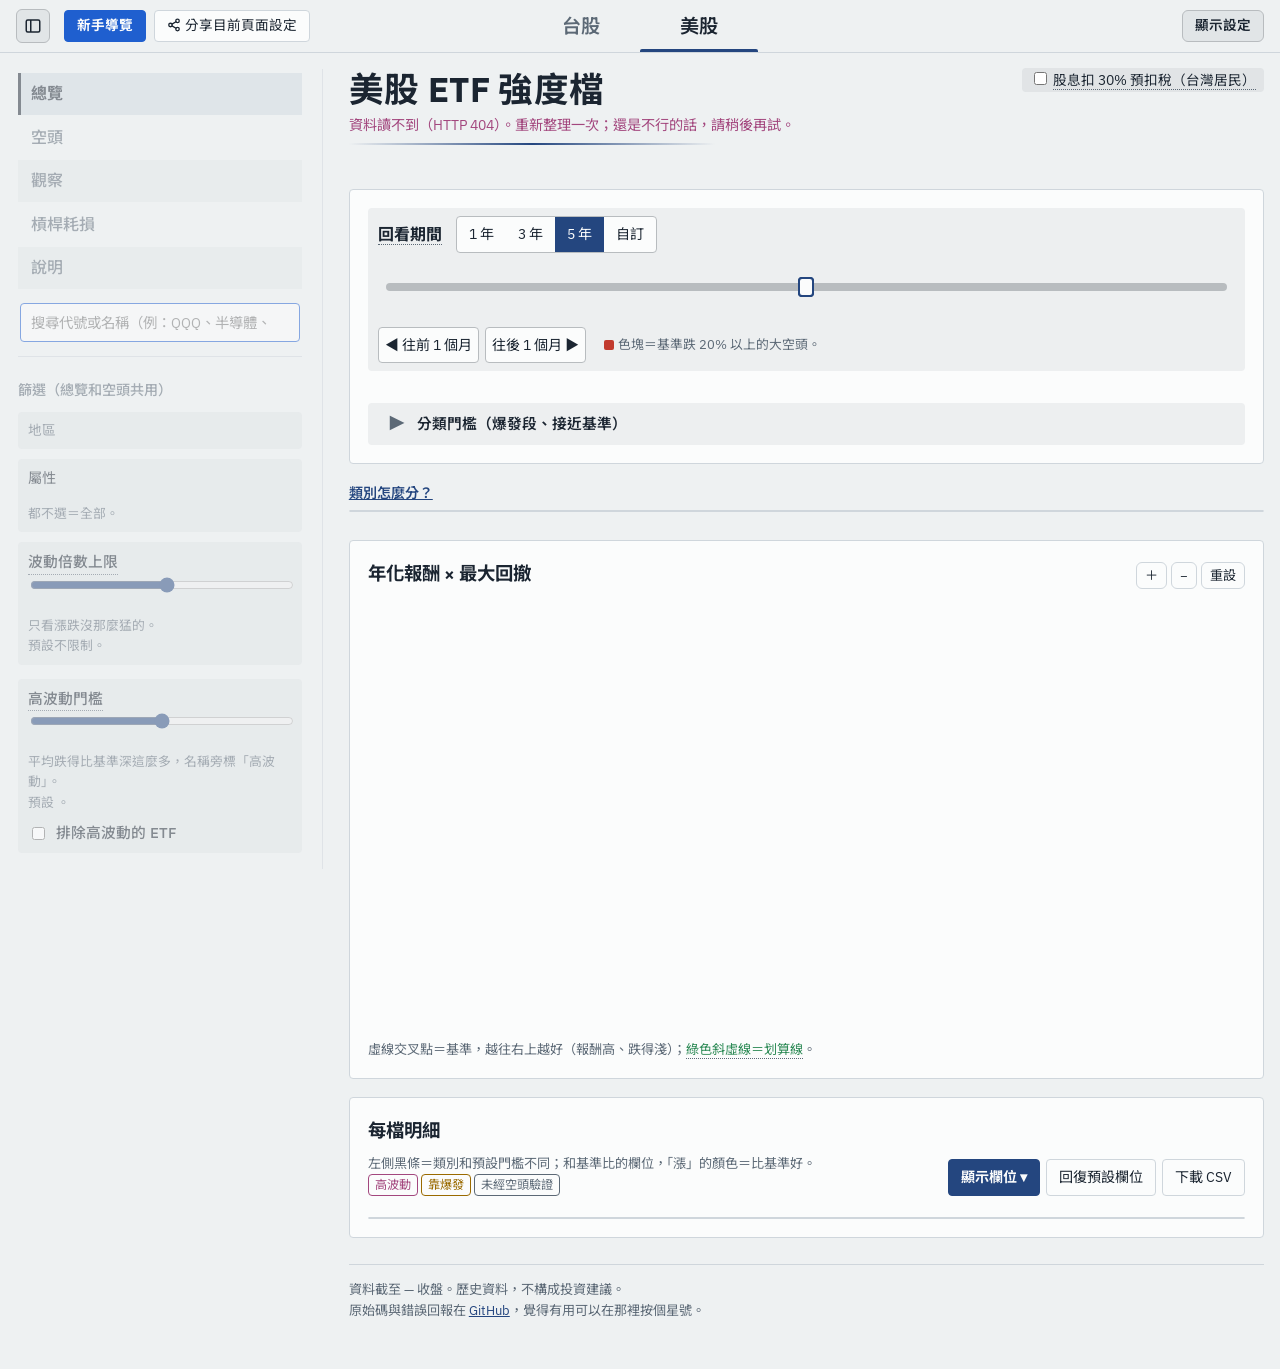
==== commit d4ceeb76: "換頁不閃：head 最前面先套主題和底色（Firefox 核心換頁時先畫預設白底） Co-Authored-By: Claude Opus 5.5 <noreply@anthropic.com>" ====
--- a/us/index.html
+++ b/us/index.html
@@ -2,6 +2,19 @@
 <html lang="zh-Hant">
 <meta charset="utf-8">
 <meta name="viewport" content="width=device-width, initial-scale=1, viewport-fit=cover">
+<meta name="color-scheme" content="light dark">
+<script>
+// 跨頁轉場做不成時（要在第一個畫面前掛上，所以放最前面；例如舊頁在背景、來不及截圖）瀏覽器會丟出 promise 錯誤；照常顯示即可，把錯誤接住
+const vtQuiet = e => { const t = e.viewTransition; if (t) { t.ready.catch(() => {}); t.finished.catch(() => {}); t.updateCallbackDone.catch(() => {}); } };
+addEventListener("pagereveal", vtQuiet); addEventListener("pageswap", vtQuiet);
+// 主題在任何樣式表之前套上，配合下面的底色：Firefox 核心（Zen）換頁時，新頁在外部樣式表到之前就可能先畫一個空白畫面，
+// 沒有這一行和下面的 <style>會先用瀏覽器預設的白底（或錯的主題）畫，看起來整頁閃一下（2026-11-26）
+try { const t = localStorage.getItem("etf-theme"); if (t === "light" || t === "dark") document.documentElement.dataset.theme = t; } catch (e) {}
+</script>
+<style>/* 第一個畫面就用網站底色（值要和 site.css 的 --bg 一致） */
+html { background: #eef1f2; color-scheme: light; }
+@media (prefers-color-scheme: dark) { html:not([data-theme="light"]) { background: #1b1c1e; color-scheme: dark; } }
+html[data-theme="dark"] { background: #1b1c1e; color-scheme: dark; }</style>
 <title>美股 ETF 強度檔</title>
 <meta name="description" content="美股 ETF 和基準比報酬與回撤：五種類別、空頭時各檔跌多少，門檻都可以自己調。">
 <meta property="og:title" content="美股 ETF 強度檔">
@@ -10,7 +23,7 @@
 <link rel="preload" href="data.json" as="fetch" crossorigin>   <!-- 資料檔和頁面同時開始下載（2026-11-17）；下面 fetch 要用預設快取模式，才會接到這個預先下載 -->
 <link rel="preconnect" href="https://fonts.googleapis.com">
 <link rel="stylesheet" href="https://fonts.googleapis.com/css2?family=IBM+Plex+Sans:wght@400;500;700&family=Noto+Sans+TC:wght@400;500;700&display=swap">
-<link rel="stylesheet" href="../assets/site.css?v=20261120b">   <!-- 兩頁共用樣式（2026-11-17）；改了 site.css 就把 ?v= 換成當天日期 -->
+<link rel="stylesheet" href="../assets/site.css?v=20261120e">   <!-- 兩頁共用樣式（2026-11-17）；改了 site.css 就把 ?v= 換成當天日期 -->
 <style>
 /* 只有美股頁用到的樣式；共用的在 ../assets/site.css */
 #levtbl tr.thin td { color: var(--muted); }   /* 樣本少的列變淡：只調字色、底色維持不透明（原本整格 opacity，凍結欄往右捲時後面的字會透出來疊在一起，2026-11-17） */
@@ -68,7 +81,6 @@
 @media (max-width: 900px) { .hdtax { flex-basis: 100%; text-align: right; } }
 body:not(:is([data-page="overview"], [data-page="bear"])) .hdtax { display: none; }
 .levlink { margin: 0 0 12px; }
-.lvhead { margin: 0; font-size: 1.02rem; font-weight: 600; }
 #lvNav .lvs { transition: opacity .15s; } #lvNav .lvs.dim { opacity: .18; }
 </style>
 
@@ -76,10 +88,6 @@
 // 主題（跟系統／亮／暗）與全頁字級，存在這個瀏覽器；先套用再畫面，避免閃爍
 // 資料算好前先把內容藏起來（:root.booting），畫完或出錯時拿掉；萬一卡住 30 秒後也拿掉。和下面側欄用的 .loading 是兩回事
 document.documentElement.classList.add("booting"); setTimeout(() => document.documentElement.classList.remove("booting"), 30000);
-// 跨頁轉場做不成時（例如舊頁在背景、來不及截圖）瀏覽器會丟出 promise 錯誤；照常顯示即可，把錯誤接住
-const vtQuiet = e => { const t = e.viewTransition; if (t) { t.ready.catch(() => {}); t.finished.catch(() => {}); t.updateCallbackDone.catch(() => {}); } };
-addEventListener("pagereveal", vtQuiet); addEventListener("pageswap", vtQuiet);
-try { const t = localStorage.getItem("etf-theme"); if (t === "light" || t === "dark") document.documentElement.dataset.theme = t; } catch (e) {}
 // 美股版預設綠漲紅跌；和台股版同網域，偏好另存 etf-ud-us（存的是「改回紅漲」）
 try { if (localStorage.getItem("etf-ud-us") !== "tw") document.documentElement.dataset.ud = "us"; } catch (e) { document.documentElement.dataset.ud = "us"; }
 document.documentElement.classList.add("loading");   // 資料讀進來前側欄不能點（點了也沒反應）
@@ -220,12 +228,11 @@
       </div></section>
     </div>
     <section class="panel stack" id="epChartPanel">
-      <div class="head"><span class="foot" id="epnote"></span><div class="legend" id="eplegend"></div></div>
+      <div class="head"><h2>大跌前後的走勢</h2><span class="zoom"><button type="button" data-zc="ep:in" aria-label="放大圖表">＋</button><button type="button" data-zc="ep:out" aria-label="縮小圖表">−</button><button type="button" data-zc="ep:reset">重設</button></span></div>
       <div class="adj stack">
       <div class="row"><span class="lbl"><span class="term" tabindex="0" data-tip="只改走勢圖顯示的日期範圍，0% 基準一樣是這次大跌基準高點那天。&#10;下表的跌幅和回到前高不受影響。">圖表區間</span></span>
         <label>起 <input type="date" id="epFrom"></label><label>迄 <input type="date" id="epTo"></label>
-        <button type="button" class="btn" id="epReset">回到這次大跌</button>
-        <span class="zoom"><button type="button" data-zc="ep:in" aria-label="放大圖表">＋</button><button type="button" data-zc="ep:out" aria-label="縮小圖表">−</button></span></div>
+        </div>
       <div class="period" id="epperiod">
         <div class="ptrack" id="eptrack"><div class="pfill" id="epfill"></div></div>
         <input type="range" id="eS" aria-label="走勢圖的起日" step="1"><input type="range" id="eE" aria-label="走勢圖的迄日" step="1">
@@ -233,8 +240,9 @@
       </div>
       <div class="row" style="gap:6px;justify-content:center"><button type="button" class="btn" data-estep="-21">◀ 往前 1 個月</button><button type="button" class="btn" data-estep="21">往後 1 個月 ▶</button></div>
       </div>
-      <p class="hint"><span class="pkey"></span>色塊＝基準的大跌，越深跌越多。</p>
+      <p class="chartnote" id="epnote"></p>
       <svg id="epchart" class="chart" viewBox="0 0 900 360" role="img" aria-label="大跌期間各 ETF 的走勢，起點高點設為 100"></svg>
+      <div class="legend" id="eplegend"></div>
       <p class="foot">走勢以基準高點那天 = 100。</p>
       <div class="head"><span class="foot">列底色＝總覽目前的類別；和基準比的欄位，「漲」的顏色＝比基準好。</span>
         <span class="colctl"><details class="cols"><summary class="btn btn-fill">顯示欄位 ▾</summary><div class="colbox" id="epcolbox"></div></details><button type="button" class="btn" id="epcolReset">回復預設欄位</button><button type="button" class="btn" data-csv="eptbl">下載 CSV</button></span></div>
@@ -275,16 +283,16 @@
       </div>
     </section>
     <section class="panel stack" id="lvPrev">
-      <h2>槓桿和原型，走起來差多少</h2>
+      <div class="head"><h2>槓桿和原型，走起來差多少</h2><span class="zoom"><button type="button" data-zc="lvn:in" aria-label="放大圖表">＋</button><button type="button" data-zc="lvn:out" aria-label="縮小圖表">−</button><button type="button" data-zc="lvn:reset">重設</button></span></div>
       <div class="adj"><div class="row" style="gap:8px 14px"><span class="lbl">期間</span><div class="seg" id="lvSpan" role="group" aria-label="期間"><button type="button" data-y="3" aria-pressed="false">3 年</button><button type="button" data-y="5" aria-pressed="false">5 年</button><button type="button" data-y="10" aria-pressed="false">10 年</button><button type="button" data-y="0" aria-pressed="true">全部</button></div></div></div>
-      <p class="lvhead" id="lvHead1"></p>
+      <p class="chartnote" id="lvHead1"></p>
       <svg id="lvNav" class="chart" viewBox="0 0 900 460" role="img" aria-label="槓桿和原型的淨值與回撤"></svg>
       <div class="legend" id="lvLeg1"></div>
     </section>
     <section class="panel stack" id="lvScPanel">
       <div class="head"><h2 id="lvH3"></h2><span class="zoom"><button type="button" data-zc="lv:in" aria-label="放大圖表">＋</button><button type="button" data-zc="lv:out" aria-label="縮小圖表">−</button><button type="button" data-zc="lv:reset">重設</button></span></div>
       <div class="adj"><div class="row" style="gap:8px 14px"><span class="lbl">持有期間</span><div class="seg" id="lvHold" role="group" aria-label="持有期間"></div></div></div>
-      <p class="lvhead" id="lvHead2"></p>
+      <p class="chartnote" id="lvHead2"></p>
       <svg id="lvSc" class="chart" viewBox="0 0 900 380" role="img" aria-label="每個起點的原型報酬與槓桿報酬"></svg>
       <div class="legend" id="lvLeg2"></div>
       <p class="foot" id="lvFoot"></p>
@@ -394,8 +402,9 @@
   <div class="row" style="gap:8px"><button type="button" class="btn" id="tourEnd">結束</button><span style="margin-left:auto"></span><button type="button" class="btn" id="tourPrev">上一步</button><button type="button" class="btn btn-fill" id="tourNext">下一步</button></div></div>
 
 <script src="../assets/core.js?v=20261120"></script>   <!-- 兩頁共用的計算核心（2026-11-17）；改了 core.js 就把 ?v= 換成當天日期 -->
-<script src="../assets/chart.js?v=20261120c"></script>   <!-- 兩頁共用的圖表程式（2026-11-17）；改了 chart.js 就把 ?v= 換成當天日期 -->
+<script src="../assets/chart.js?v=20261120i"></script>   <!-- 兩頁共用的圖表程式（2026-11-17）；改了 chart.js 就把 ?v= 換成當天日期 -->
 <script src="../assets/table.js?v=20261120"></script>   <!-- 兩頁共用的表格程式（2026-11-17）；改了 table.js 就把 ?v= 換成當天日期 -->
+<script src="../assets/ui.js?v=20261120"></script>   <!-- 兩頁共用的介面元件：說明框、導覽、分享、側欄、時間軸、情境列（2026-11-20）；改了 ui.js 就把 ?v= 換成當天日期 -->
 
 <script>
 const CATS = [["穩強","--c-steady"],["猛強","--c-strong"],["約等於0050","--c-tie"],["穩但不強","--c-safe"],["弱","--c-weak"]];
@@ -461,32 +470,7 @@
 const COLS_KEY = "etf-us-cols-v5", EPCOLS_KEY = "etf-us-epcols-v2";   // 欄位顯示的儲存 key：加欄位要升版號，讀寫都用這兩個常數
 try { const v = JSON.parse(localStorage.getItem(COLS_KEY) || "null"); if (Array.isArray(v)) visible = new Set([...v, ...LOCKED]); } catch (e) {}
 
-// ── 說明框（游標、鍵盤焦點、點一下都會開）
-const tip = $("tip");
-let tipFor = null;   // 目前提示屬於哪個元素：它帶 aria-describedby，螢幕閱讀器才念得到提示
-function showTip(el, text) {
-  clearTimeout(hideTip.t);
-  if (tipFor && tipFor !== el) tipFor.removeAttribute("aria-describedby");
-  tipFor = el; el.setAttribute("aria-describedby", "tip");
-  tip.textContent = text; tip.hidden = false;
-  const r = el.getBoundingClientRect(), w = Math.min(300, innerWidth - 24);
-  tip.style.maxWidth = w + "px";
-  tip.style.left = Math.min(Math.max(8, r.left), innerWidth - w - 12) + "px"; tip.style.top = (r.bottom + 8) + "px";
-  const th = tip.getBoundingClientRect().height; if (r.bottom + 8 + th > innerHeight - 8) tip.style.top = Math.max(8, r.top - th - 8) + "px";
-}
-function hideTip() { clearTimeout(hideTip.t); tip.hidden = true; if (tipFor) { tipFor.removeAttribute("aria-describedby"); tipFor = null; } }
-const hideSoon = () => { clearTimeout(hideTip.t); hideTip.t = setTimeout(hideTip, 150); };   // 留 0.15 秒，游標可以移到提示框上
-document.addEventListener("mouseover", e => { const t = e.target.closest("[data-tip]"); if (t) showTip(t, t.dataset.tip); else if (e.target.closest("#tip")) clearTimeout(hideTip.t); });
-document.addEventListener("mouseout", e => { if (e.target.closest("[data-tip], #tip")) hideSoon(); });
-document.addEventListener("focusin", e => { const t = e.target.closest("[data-tip]"); if (t) showTip(t, t.dataset.tip); });
-document.addEventListener("focusout", hideTip);
-// 點一下：.term 和卡片、格子這類本身不是按鈕的都會開；按鈕、連結、輸入框照原本的動作，不攔
-document.addEventListener("click", e => {
-  const t = e.target.closest("[data-tip]"), ctl = e.target.closest("button, a, input, select, summary");
-  if (t && (t.matches(".term") || !ctl || !t.contains(ctl))) { if (t.matches(".term") && !t.closest("label")) e.preventDefault(); showTip(t, t.dataset.tip); }
-  else if (!e.target.closest("#tip, [data-tip]") && !inHover(e.target)) hideTip();   // 點在開著懸浮框的走勢圖上不收（觸控點一下後瀏覽器會補一個 click）
-});
-document.addEventListener("scroll", hideTip, { passive: true, capture: true });   // capture：手機設定抽屜裡捲動也會收起
+bindTips();   // 說明框：游標、鍵盤焦點、點一下都會開（assets/ui.js）
 
 // ── 分頁
 function showPage(p, push) {
@@ -590,9 +574,6 @@
   return true;
 }
 
-// 拉桿的朗讀文字（aria-valuetext）：念出單位，不只念數字；rticks 登記格式，render 每次更新
-const RT = {};
-const rangeText = () => Object.entries(RT).forEach(([id, f]) => { const v = +$(id).value; $(id).setAttribute("aria-valuetext", id === "vmax" && v < 3 ? v + " 倍" : String(f(v))); });
 function render(light) { light = light === true; rangeText(); renderCore(light); if (!light && retryPick) retryPick(); }
 function renderCore(light) {   // light：拖時間軸途中只更新檔數和散布圖，放開才重建表格
   const P = params();
@@ -770,7 +751,7 @@
   const E = computeEps(), eps = E.eps;
   $("eps").innerHTML = eps.map((ep, i) => `<button type="button" data-i="${i}" aria-pressed="${i === epSel}">${ym(D.dates[ep.pk]) === ym(D.dates[ep.tr]) ? iso(D.dates[ep.pk]) + "→" + iso(D.dates[ep.tr]).slice(5) : ym(D.dates[ep.pk]) + "→" + ym(D.dates[ep.tr])}　${pct(ep.depth, 1)}</button>`).join("") || `<span class="hint" style="padding:6px 10px">這個門檻下沒有大跌</span>`;
   $("eps").querySelectorAll("button").forEach(b => b.onclick = () => { epSel = +b.dataset.i; epView = null; renderEps(); });
-  crashMarks("eptrack", eps, epSel, "基準大跌");
+  crashMarks("eptrack", eps, epSel, "基準大跌", computeEps().th);
   if (epSel == null) { $("epchart").innerHTML = ""; $("eptbl").querySelector("tbody").innerHTML = ""; $("epnote").textContent = ""; return; }
   const ep = eps[epSel], Bst = E.B[epSel];
   const exp = D.etfs.filter(x => E.per[x.c].s[epSel]).length;
@@ -779,7 +760,7 @@
   drawEpTable(E, ep); syncTopScroll();
 }
 
-// 圖表縮放與拖曳的接線（做法在 assets/chart.js 的 panZoom、bindEpZoom）
+// 圖表縮放與拖曳的接線（做法在 assets/chart.js 的 panZoom、xZoom）
 function bindZoom() {
   zoomButtons({
     // 總覽散布圖：沒拖動就放開＝點一下，點在某個點上就切換標註
@@ -788,6 +769,9 @@
     ep: bindEpZoom(),
     // 槓桿頁散布圖（2026-11-17）：點一下要能看點的說明，所以真的拖動了才鎖定指標
     lv: panZoom($("lvSc"), { state: () => lvState, view: v => { lvView = v; if (lvState) lvScatter(...lvState.args); }, late: true }),
+    // 槓桿走勢圖（2026-11-20，JC 決定 4）：只橫向，和空頭走勢圖同一套；1／3／5 年按鈕照留
+    lvn: xZoom($("lvNav"), { state: () => lvNavState && { a: lvNavState.all.indexOf(lvNavState.idx[0]), b: lvNavState.all.indexOf(lvNavState.idx[lvNavState.idx.length - 1]), max: lvNavState.all.length - 1, m: lvNavState.m, W: lvNavState.W },
+      view: (a, b) => { lvNavView = a == null ? null : { a, b }; lvDraw(true); } }),
   });
 }
 
@@ -883,138 +867,23 @@
   { page: "overview", sel: "#filterBox", side: 1, t: "篩選", x: "地區、屬性、波動倍數上限、高波動，總覽和空頭頁共用。\n屬性先點大項（可複選），下方會出現細項可以再縮小；都不選＝全部。" },
   { page: "bear", sel: "#epsPanel", t: "空頭：大跌時各檔跌多少", x: "選一次基準的大跌，看同一段時間裡各檔最多跌多少、多久回到高點。\n「跌幅 vs 基準」正數＝跌得比基準淺。" },
   { page: "bear", sel: "#crashPanel", t: "大跌門檻", x: "拉桿決定基準跌多少算一次大跌；調低會多出幾次較小的回檔。\n側欄的「高波動」也用這裡的大跌來算。" },
-  { page: "bear", sel: "#epChartPanel", t: "走勢圖", x: "以基準高點那天＝100，看各檔怎麼跌、怎麼回來。\n下表勾「畫圖」加減線（最多 8 條），游標靠近哪條線就突顯哪條。\n拖時間軸兩端調整日期範圍、拖中間的藍色段整段移動，看誰先回到高點；Ctrl（⌘）＋滾輪縮放。\n起迄日期也可以直接輸入，「回到這次大跌」還原。" },
+  { page: "bear", sel: "#epChartPanel", t: "走勢圖", x: "以基準高點那天＝100，看各檔怎麼跌、怎麼回來。\n下表勾「畫圖」加減線（最多 8 條），游標靠近哪條線就突顯哪條。\n拖時間軸兩端調整日期範圍、拖中間的藍色段整段移動，看誰先回到高點；Ctrl（⌘）＋滾輪縮放。\n起迄日期也可以直接輸入，標題右邊的「重設」回到這次大跌。" },
   { page: "notes", sel: "#page-notes .insights", t: "觀察：資料裡看到的幾件事", x: "每張卡的按鈕會把總覽或空頭頁設成那一則的狀況，用目前的資料自己看。\n按下去之後，上方會出現情境列，可以切換同一則的幾個情境，× 收掉。" },
   { page: "lev", sel: "#lvPickPanel", t: "槓桿耗損", x: "選原型和槓桿 ETF，下面的圖都換成這一檔；下表點代號也可以換。\n淨值圖：游標靠近哪條線就突顯哪條。\n淨值圖的「期間」只管上圖；散布圖和下表共用同一個持有期間，下表點表頭排序。" },
   { sel: "#sysDet > .cbox", open: "#sysDet", t: "看起來的樣子", x: "亮暗主題、漲跌顏色（台股紅漲、美股綠漲）、文字大小都在這裡。\n想再看一次導覽，按上面的「新手導覽」。\n「分享目前頁面設定」會複製連結，打開就是現在這個畫面。\n電腦版可以按左上角的按鈕收起側欄。" },
   { page: "about", sel: "#page-about .panel", t: "還有疑問就看「說明」", x: "名詞、類別的規則、使用前要知道的限制都在說明頁。\n導覽到這裡結束。" }
 ];
-// 進站提醒：localStorage etf-intro-off＝勾了不再顯示；sessionStorage etf-intro-seen＝這次瀏覽已經看過
-function showIntro() {
-  const dlg = $("intro"), get = (st, k) => { try { return window[st + "Storage"].getItem(k); } catch (e) { return null; } };
-  if (get("local", "etf-intro-off") || get("session", "etf-intro-seen") || !dlg.showModal) return;
-  const close = tour => { try { sessionStorage.setItem("etf-intro-seen", "1"); if ($("introNo").checked) localStorage.setItem("etf-intro-off", "1"); } catch (e) {}
-    dlg.close(); if (tour) $("tourBtn").click(); };
-  $("introSkip").onclick = () => close(false); $("introTour").onclick = () => close(true);
-  dlg.addEventListener("cancel", () => close(false));
-  dlg.showModal();
-}
-// 側欄收合：sideOff() 讀狀態，sideOff(true/false) 設定（不寫 localStorage；按鈕才寫）
-function sideOff(v) {
-  const sh = document.querySelector(".shell");
-  if (v === undefined) return sh.classList.contains("sideoff");
-  sh.classList.toggle("sideoff", v);
-  document.querySelectorAll(".sidetog").forEach(b => { b.setAttribute("aria-expanded", !v); b.title = v ? "展開側欄" : "收起側欄"; b.setAttribute("aria-label", b.title); });
-}
-document.querySelectorAll(".sidetog").forEach(b => b.onclick = () => { const v = !sideOff(); sideOff(v); try { localStorage.setItem("etf-side-off", v ? "1" : "0"); } catch (e) {} });
-sideOff(sideOff());
-function bindTour() {
-  const hole = $("tourHole"), card = $("tourCard"), block = $("tourBlock");
-  const bg = on => [...document.body.children].forEach(e => { if (![hole, card, block].includes(e) && e.tagName !== "SCRIPT") e.inert = on; });   // 導覽時背景加 inert：Tab、朗讀都進不去（挖洞那塊也只是看）
-  let k = 0, from = null, sysWas = false, sideWas = false;   // sysWas：導覽前顯示設定有沒有打開，結束時還原
-  const place = () => {
-    const S = TOUR[k], el = S.sel && document.querySelector(S.sel), pad = 6;
-    if (!el) { hole.style.cssText = `top:50%;left:50%;width:0;height:0`; card.style.left = (innerWidth - card.offsetWidth) / 2 + "px"; card.style.top = (innerHeight - card.offsetHeight) / 2 + "px"; return; }
-    const r = el.getBoundingClientRect(), top = Math.max(4, r.top - pad), bot = Math.min(innerHeight - 4, r.bottom + pad);
-    hole.style.cssText = `top:${top}px;left:${r.left - pad}px;width:${r.width + pad * 2}px;height:${Math.max(0, bot - top)}px`;
-    const ch = card.offsetHeight, cw = card.offsetWidth, below = innerHeight - bot, right = innerWidth - r.right;
-    let x, y;
-    if (below >= ch + 12) { y = bot + 10; x = r.left; } else if (r.top >= ch + 12) { y = top - ch - 10; x = r.left; }
-    else if (right >= cw + 16) { x = r.right + pad + 10; y = Math.max(8, Math.min(r.top, innerHeight - ch - 8)); }
-    else { x = (innerWidth - cw) / 2; y = innerHeight - ch - 12; }   // 都放不下（手機或區塊很大）：貼在畫面下方
-    card.style.left = Math.max(8, Math.min(x, innerWidth - cw - 8)) + "px"; card.style.top = Math.max(8, y) + "px";
-  };
-  const show = i => {
-    k = i; const S = TOUR[k];
-    if (S.page && document.body.dataset.page !== S.page) showPage(S.page, true);
-    document.body.classList.toggle("drawer", !!S.side && mq.matches);
-    $("tourN").textContent = `${k + 1}／${TOUR.length}`; $("tourT").textContent = S.t; $("tourX").innerHTML = S.x.replace(/\n/g, "<br>");
-    $("tourPrev").disabled = k === 0; $("tourNext").textContent = k === TOUR.length - 1 ? "完成" : "下一步";
-    if (S.open) document.querySelector(S.open).open = true;
-    const el = S.sel && document.querySelector(S.sel);
-    if (el) el.scrollIntoView({ block: el.offsetHeight > innerHeight * 0.6 ? "start" : "center" });
-    requestAnimationFrame(() => requestAnimationFrame(place));
-    $("tourNext").focus();
-  };
-  const end = () => { bg(false); $("sysDet").open = sysWas; sideOff(sideWas); [hole, card, block].forEach(e => { e.hidden = true; }); document.body.classList.remove("drawer"); if (from) showPage(from, true); scrollTo({ top: 0 }); $("tourBtn").focus(); };
-  document.addEventListener("click", e => { const d = $("sysDet"); if (d.open && !d.contains(e.target) && $("tourCard").hidden) d.open = false; });   // 置頂欄的顯示設定：點外面就收起
-  $("tourBtn").onclick = () => { from = document.body.dataset.page; sysWas = $("sysDet").open; sideWas = sideOff(); sideOff(false); hideTip(); [hole, card, block].forEach(e => { e.hidden = false; }); bg(true); show(0); };
-  $("tourNext").onclick = () => k === TOUR.length - 1 ? end() : show(k + 1);
-  $("tourPrev").onclick = () => k > 0 && show(k - 1);
-  $("tourEnd").onclick = end;
-  document.addEventListener("keydown", e => {
-    if (card.hidden) return;
-    if (e.key === "Tab") { const f = [...card.querySelectorAll("button:not([disabled])")], i = f.indexOf(document.activeElement); e.preventDefault(); f[(i + (e.shiftKey ? -1 : 1) + f.length) % f.length].focus(); return; }
-    if (e.key === "Escape") { e.stopPropagation(); end(); } else if (e.key === "ArrowRight") $("tourNext").click(); else if (e.key === "ArrowLeft") $("tourPrev").click();
-  }, true);
-  addEventListener("resize", () => { if (!card.hidden) place(); });
-  addEventListener("scroll", () => { if (!card.hidden) place(); }, { passive: true });
-}
-// 時間軸（總覽的回看期間、空頭的走勢圖區間共用）：兩個重疊的拉桿共用一條軌道，把手位置＝交易日序號
-const pPos = i => i / (D.dates.length - 1) * 100;
-// 中間的色段（fillId）可以整段拖：長度不變、整段往前或往後移，用來看「固定 1 年」這種窗口一路滑過去的變化
-// 刻度與把手範圍：載入時和換分區時（各區資料起點不同）都要重算
-function rangeScale(sId, eId, ticksId) {
-  const N = D.dates.length - 1, y0 = +iso(D.dates[0]).slice(0, 4), y1 = +iso(D.dates[N]).slice(0, 4);
-  [sId, eId].forEach(id => { $(id).min = 0; $(id).max = N; });
-  const step = [1, 2, 5, 10].find(k => (y1 - y0) / k <= 6) || 10;
-  let t = ""; for (let y = y0 + 1; y <= y1; y++) if (y % step === 0) t += `<span style="left:${pPos(lastIdxLE(D.dates, toDay(y + "-01-01")))}%">${y}</span>`;
-  $(ticksId).innerHTML = t;
-}
-function buildRange(sId, eId, ticksId, gap, onMove, fillId) {
-  rangeScale(sId, eId, ticksId);
-  const NN = () => D.dates.length - 1;
-  let raf = 0;
-  const frame = () => { if (!raf) raf = requestAnimationFrame(() => { raf = 0; onMove.draw(); }); };
-  [sId, eId].forEach(id => $(id).addEventListener("input", () => {
-    let s = +$(sId).value, e = +$(eId).value; const N = NN();
-    if (e - s < gap) { if (id === sId) s = e - gap; else e = s + gap; if (s < 0) { s = 0; e = gap; } if (e > N) { e = N; s = N - gap; } $(sId).value = s; $(eId).value = e; }
-    onMove(s, e); frame();
-  }));
-  const fill = $(fillId); let drag = null;
-  fill.addEventListener("pointerdown", e => { e.preventDefault(); drag = { x: e.clientX, s: +$(sId).value, e: +$(eId).value, w: fill.parentElement.getBoundingClientRect().width }; try { fill.setPointerCapture(e.pointerId); } catch (err) {} });
-  fill.addEventListener("pointermove", ev => {
-    if (!drag) return;
-    const N = NN(), di = Math.max(-drag.s, Math.min(N - drag.e, Math.round((ev.clientX - drag.x) / drag.w * N)));
-    onMove(drag.s + di, drag.e + di); frame();
-  });
-  fill.addEventListener("pointerup", () => { if (drag && onMove.end) onMove.end(); drag = null; });
-  fill.addEventListener("pointercancel", () => { drag = null; });
-  // 往前／往後一格（約 1 個月＝21 個交易日），長度不變
-  onMove.step = di => { let s = +$(sId).value, e = +$(eId).value; const N = NN(); di = Math.max(-s, Math.min(N - e, di)); if (!di) return; onMove(s + di, e + di); onMove.draw(); if (onMove.end) onMove.end(); };
-}
-function syncRange(sId, eId, fillId, s, e) {
-  $(sId).value = s; $(eId).value = e;
-  $(sId).setAttribute("aria-valuetext", iso(D.dates[s])); $(eId).setAttribute("aria-valuetext", iso(D.dates[e]));   // 朗讀念日期，不念交易日序號
-  $(sId).style.zIndex = s > (D.dates.length - 1) / 2 ? 4 : "";   // 兩個把手疊在右半邊時，起日要在上面才拉得回來
-  $(fillId).style.left = pPos(s) + "%"; $(fillId).style.width = (pPos(e) - pPos(s)) + "%";
-}
-// 跌幅越深顏色越深：跌 15% 用最淺，這一區基準最深的那次用最深（SPY 約 55%、AGG 約 18%）；換分區時重算
-let crashMax = null;
-const crashAlpha = (depth, lo, hi) => { if (crashMax == null) crashMax = Math.max(0.3, ...episodes(D, 0.15).map(e => Math.abs(e.depth))); return lo + (hi - lo) * Math.min(1, Math.max(0, (Math.abs(depth) - 0.15) / (crashMax - 0.15))); };
-// 軌道上的跌色段：基準從高點跌到低點；sel 以外的變淡（sel 沒給就全部一樣深）
-function crashMarks(trackId, eps, sel, label) {
-  $(trackId).querySelectorAll(".pcrash").forEach(el => el.remove());
-  $(trackId).insertAdjacentHTML("beforeend", eps.map((ep, i) => `<div class="pcrash${sel != null && i !== sel ? " dim" : ""}" style="opacity:${crashAlpha(ep.depth, .4, 1) * (sel != null && i !== sel ? .55 : 1)};left:${pPos(ep.pk)}%;width:${pPos(ep.tr) - pPos(ep.pk)}%"></div>`).join(""));
-}
+bindSide();   // 側欄收合按鈕（assets/ui.js）
 // 回看期間：按 1／3／5 年或改日期，把手跟著動；拖把手就切到自訂
 function buildPeriod() {
   const move = (s, e) => { $("dStart").value = iso(D.dates[s]); $("dEnd").value = iso(D.dates[e]); st.win = "c"; setSeg("c"); syncPeriod(); };
   move.draw = () => render(true); move.end = () => render();
   ["pS", "pE"].forEach(id => $(id).addEventListener("change", () => render()));
   buildRange("pS", "pE", "pticks", 30, move, "pfill");
-  crashMarks("ptrack", crashEps(), null, "基準大空頭");
+  crashMarks("ptrack", crashEps(), null, "基準大空頭", CRASH());
   document.querySelectorAll("[data-pstep]").forEach(b => b.onclick = () => move.step(+b.dataset.pstep));
 }
-function syncPeriod() { const { s, e } = currentWindow(); syncRange("pS", "pE", "pfill", s, e); }
-// 空頭走勢圖的區間：拖把手＝改 epView（和起迄日期、縮放、拖曳是同一個狀態）
-function buildEpPeriod() {
-  const move = (s, e) => { epView = { from: iso(D.dates[s]), to: iso(D.dates[e]) }; syncRange("eS", "eE", "epfill", s, e); };
-  move.draw = () => { if (epState) drawEpChart(epState.ep); };
-  move.end = () => {};
-  buildRange("eS", "eE", "epticks", 10, move, "epfill");
-  document.querySelectorAll("[data-estep]").forEach(b => b.onclick = () => move.step(+b.dataset.estep));
-}
+
 // 說明頁、觀察頁裡會隨資料變的字：載入後從資料算，不寫死
 function fillLive() {
   const last = D.dates.length - 1, CE = crashEps(), dd = D.defaults;
@@ -1164,49 +1033,7 @@
   // mk=@q1：標出散布圖右上角（報酬更高、跌得更少）的那幾檔，按下去當下算，資料更新也對
   if (mk.includes("@q1") && scState) { scState.rows.filter(r => r.x.c !== BN && r.m.cagr > scState.B.cagr && r.m.mdd > scState.B.mdd).forEach(r => marks.add(r.x.c)); render(); }
 }
-// 分享：把目前畫面做成連結、複製起來；網址列不跟著變
-function shareLink() {
-  const q = getState().toString().replace(/%2C/g, ",");
-  return location.origin + location.pathname + "#" + (document.body.dataset.page || "overview") + (q ? "?" + q : "");
-}
-// 開別人分享的連結：套用設定，再把網址列清回只有分頁
-function openShared() {
-  const [p, qs] = location.hash.slice(1).split("?");
-  applyState(new URLSearchParams(qs || "")); showPage(p, false);
-  try { history.replaceState(null, "", "#" + (PAGES.includes(p) ? p : "overview")); } catch (e) {}
-}
-function bindShare() {
-  $("shareBtn").onclick = async () => {
-    const url = shareLink(), msg = $("shareMsg");
-    msg.hidden = false;
-    try { await navigator.clipboard.writeText(url); msg.textContent = "已複製連結。貼給別人，打開就是同樣的期間、門檻、篩選和標註（主題、漲跌顏色、文字大小照對方自己的）。"; }
-    catch (e) { msg.innerHTML = `複製不了，請手動複製：<input type="text" readonly value="${url.replace(/"/g, "&quot;")}" style="width:100%" onfocus="this.select()">`; msg.querySelector("input").focus(); }
-    clearTimeout(msg._t); msg._t = setTimeout(() => { msg.hidden = true; }, 8000);
-  };
-  // 觀察頁：套用那一則的設定，切到對應分頁並捲到圖或表
-  document.addEventListener("click", e => {
-    const b = e.target.closest("[data-ins]"); if (!b) return;
-    const inBar = !!b.closest("#insBar"), card = b.closest(".ins");
-    if (card) insPrev = getState();   // 從觀察卡進來：記住原本的設定，情境列的「還原設定」用（稽核 2 M1）
-    const q = new URLSearchParams(b.dataset.ins); applyState(q);
-    showPage(q.get("p") || "overview", true);
-    if (card) insBar(card, b.dataset.ins); else if (inBar) markBar(b.dataset.ins); else hideBar();
-    if (inBar && (q.get("p") || "overview") === document.body.dataset.page) return;   // 情境列裡切換：留在原位，方便對照
-    const to = b.dataset.to && $(b.dataset.to); if (to) to.scrollIntoView({ block: "start" }); else scrollTo({ top: 0 });
-  });
-}
-// 情境列：把那張卡的標題和按鈕複製過來，點了哪個就標亮
-function insBar(card, cur) {
-  const bar = $("insBar"), btns = [...card.querySelectorAll("[data-ins]")];
-  bar.innerHTML = `<span class="ib-t"><small>觀察</small>${card.querySelector("h3").textContent}</span>`
-    + (btns.length > 1 ? `<span class="ib-go">${btns.map(x => `<button type="button" class="btn" data-ins="${x.dataset.ins.replace(/&/g, "&amp;")}" data-to="${x.dataset.to || ""}">${x.textContent}</button>`).join("")}</span>` : "")
-    + `<span class="ib-end"><button type="button" class="btn" data-insback>回觀察頁</button>${insPrev ? `<button type="button" class="btn" data-insundo aria-label="關閉情境列，設定還原成點觀察卡之前的樣子">還原設定</button>` : ""}<button type="button" class="btn" id="insX" aria-label="關閉情境列（設定留著）">×</button></span>`;
-  bar.hidden = false; markBar(cur);
-}
-function markBar(cur) { $("insBar").querySelectorAll(".ib-go [data-ins]").forEach(x => x.setAttribute("aria-pressed", x.dataset.ins === cur)); }
-function hideBar() { $("insBar").hidden = true; }
-let insPrev = null;
-document.addEventListener("click", e => { if (e.target.closest("#insX")) hideBar(); if (e.target.closest("[data-insundo]") && insPrev) { const q = insPrev; insPrev = null; hideBar(); applyState(q); } if (e.target.closest("[data-clrside]")) { clearSideFilters(); render(); } if (e.target.closest("[data-insback]")) { showPage("notes", true); scrollTo({ top: 0 }); } });
+bindInsBar();   // 情境列的 ×、還原設定、清除篩選（assets/ui.js）
 // 拉桿範圍、刻度和「預設 …」字樣跟著分區換（加密貨幣的「接近基準」上限放寬到 15%，預設 2%）
 function zoneSliders() {
   const wide = ZONE === "加密貨幣", rt = (id, vals, fmt) => { const a = +$(id).min, b = +$(id).max; $("tk-" + id).innerHTML = vals.map(v => `<span style="left:${(v - a) / (b - a) * 100}%">${fmt(v)}</span>`).join(""); };
@@ -1222,12 +1049,11 @@
 // data.json 存全部分區；D 是目前分區（＋扣稅與否）的檢視，格式和台股版相同，計算引擎不用改：
 // D.etfs＝這一區的 ETF、D.bench_p＝這一區的基準、D.market_p＝SPY；日期從基準的第一筆開始（AGG 2003、IBIT 2024）
 let RAW = null, ZONE = "股票", TAX = false, BN = "SPY", BYC = {}, winBefore = null;
+const BN_LABEL = "基準";   // 說明文字裡怎麼稱呼基準（台股寫 0050、美股寫「基準」）；chart.js 的圖例用
 const ZONES = ["股票", "債券", "原物料", "加密貨幣", "槓桿"];
 // 各分區的門檻預設（JC 2026-11-16）：依基準的年化波動和 SPY（約 16%）的比例縮放後取整。債券 AGG 約 6%、加密貨幣 IBIT 約 50%；
 // 原物料 GLD 約 19%、槓桿區的基準也是 SPY，照股票區。沒列的用 data.json 的 defaults。換分區時拉桿回到該區的預設
-// 各分區門檻預設：資料檔的 zone_defaults（資料腳本 ZONE_DEFAULTS，2026-11-16 起）優先；ZDEF 是舊版資料檔沒有這欄時的備援，
-// 2026-11-21 那版資料上線後可以拿掉。
-const ZDEF = { "債券": { tie: 0.005, near_dd: 0.01, burst: 0.025, hv: 0.02, epth: 0.08, crash: 0.08 }, "加密貨幣": { tie: 0.02, near_dd: 0.04, burst: 0.25, hv: 0.15, epth: 0.20 } };   // crash：舊資料檔的 crash_bond 還是 10%，備援時一起蓋掉
+// 各分區門檻預設來自資料檔的 zone_defaults（資料腳本 ZONE_DEFAULTS）；頁面裡的備援 ZDEF 在 2026-11-20 那版資料上線後拿掉（2026-11-26）。
 const ZONE_PICKS = { "股票": ["QQQ", "XLK", "SMH", "SCHD"], "債券": ["TLT", "BND", "SHY", "LQD"], "原物料": ["SLV", "USO", "DBC"],
   "加密貨幣": ["FBTC", "ETHA", "BITO"], "槓桿": ["TQQQ", "SSO", "SOXL", "TMF"] };
 // 價格存成整數差值（資料檔 enc="d1"，有 pk）：累加後除以 10^pk 還原；舊格式（沒有 pk）不動（2026-11-17，傳輸量約少 28%）
@@ -1258,7 +1084,7 @@
   const list = RAW.etfs.filter(x => x.z === Z).map(x => ({ ...x, p: cut(full(x.c)), ...(Z === "槓桿" && x.u && BYC[x.u] ? { up: cut(full(x.u)) } : {}) })).filter(x => x.p.some(v => v != null));
   if (!list.some(x => x.c === bn)) list.unshift({ c: bn, n: (BYC[bn] && BYC[bn].n) || bn, z: Z, t: "基準", r: "美國", p: cut(bp) });
   return { ...RAW, dates: cut(RAW.dates), bench_p: cut(bp), market_p: cut(full("SPY")), etfs: list,
-    defaults: { ...RAW.defaults, crash: Z === "債券" ? RAW.defaults.crash_bond : RAW.defaults.crash, ...((RAW.zone_defaults || ZDEF)[Z] || {}) } };
+    defaults: { ...RAW.defaults, crash: Z === "債券" ? RAW.defaults.crash_bond : RAW.defaults.crash, ...((RAW.zone_defaults || {})[Z] || {}) } };
 }
 function buildView(keepSel) {
   const rate = TAX ? (RAW.defaults.tax ?? 0.3) : 0;
@@ -1305,7 +1131,7 @@
   $("dStart").min = $("dEnd").min = $("epFrom").min = $("epTo").min = lo;
   if ($("dStart").value < lo) $("dStart").value = lo;
   $("epthN").textContent = episodes(D, D.defaults.epth ?? 0.15).length;
-  rangeScale("pS", "pE", "pticks"); rangeScale("eS", "eE", "epticks"); crashMarks("ptrack", crashEps(), null, "基準大空頭"); syncPeriod();
+  rangeScale("pS", "pE", "pticks"); rangeScale("eS", "eE", "epticks"); crashMarks("ptrack", crashEps(), null, "基準大空頭", CRASH()); syncPeriod();
   document.querySelectorAll(".crashTh").forEach(el => { el.textContent = f1(CRASH()) + "%"; });
   fillLive();
 }
@@ -1414,63 +1240,45 @@
   $("lvU").querySelectorAll("[data-u]").forEach(b => b.onclick = () => { const first = by[b.dataset.u].slice().sort((a, c) => c.x.x - a.x.x)[0]; lvCur = first.x.c; lvPicker(); lvDraw(); renderLevRows(); });
   $("lvL").querySelectorAll("[data-l]").forEach(b => b.onclick = () => { lvCur = b.dataset.l; lvPicker(); lvDraw(); renderLevRows(); });
 }
-function lvDraw() {
+// 槓桿走勢圖：上格淨值（起點＝100，對數座標）、下格回撤，共用 X 軸（lineChart 的子圖）。navOnly：縮放、拖曳時只重畫這張，不重算散布圖
+let lvNavView = null, lvNavKey = "", lvNavState = null;   // lvNavView：橫向縮放後的範圍（all 裡的位置 a～b）；換標的或期間就回到預設
+function lvDraw(navOnly) {
   const r = levStats().find(z => z.x.c === lvCur); if (!r) return;
   const x = r.x, L = x.p, U = BYC[x.u].p, last = L.length - 1;
   let f = RAW.dates.findIndex(d => iso(d) >= r.since);
   if (lvSpanY) f = Math.max(f, last - Math.round(lvSpanY * 252));
-  // 上圖：淨值（起點＝100，對數座標）與回撤
-  const W = 900, m = { l: 64, r: 20, t: 14 }, H1 = 270, G = 26, H2 = 110, B = 34;
-  const idx = []; for (let i = f; i <= last; i++) if (L[i] != null && U[i] != null) idx.push(i);
+  const key = x.c + "|" + lvSpanY; if (key !== lvNavKey) { lvNavKey = key; lvNavView = null; }
+  const all = []; for (let i = f; i <= last; i++) if (L[i] != null && U[i] != null) all.push(i);
+  const idx = lvNavView ? all.slice(lvNavView.a, lvNavView.b + 1) : all;
   const nl = idx.map(i => 100 * L[i] / L[idx[0]]), nu = idx.map(i => 100 * U[i] / U[idx[0]]);
   const dd = a => { let pk = -Infinity; return a.map(v => { pk = Math.max(pk, v); return v / pk - 1; }); };
   const dl = dd(nl), du = dd(nu);
-  const sx = k => m.l + k / (idx.length - 1) * (W - m.l - m.r);
-  const lo = Math.log10(Math.min(...nl, ...nu)), hi = Math.log10(Math.max(...nl, ...nu));
-  const sy = v => m.t + (hi - Math.log10(v)) / (hi - lo || 1) * H1;
-  const y2 = m.t + H1 + G, ddLo = Math.min(...dl, ...du), sd = v => y2 + (v / (ddLo || -1)) * H2;
-  let g = "";
+  const lo = Math.min(...nl, ...nu), hi = Math.max(...nl, ...nu), ddLo = Math.min(...dl, ...du), ticks = [];
   // 對數刻度：1、2、5 × 10^n
-  for (let e = Math.floor(lo); e <= Math.ceil(hi); e++) for (const k of [1, 2, 5]) { const v = k * 10 ** e; if (Math.log10(v) < lo - 1e-9 || Math.log10(v) > hi + 1e-9) continue;
-    g += `<line x1="${m.l}" x2="${W - m.r}" y1="${sy(v)}" y2="${sy(v)}" stroke="${v === 100 ? "var(--fg)" : "var(--line)"}" stroke-width="${v === 100 ? 1.2 : 1}"/><text x="${m.l - 8}" y="${sy(v) + 4}" text-anchor="end">${v >= 1000 ? (v / 1000) + "k" : v}</text>`; }
-  for (const v of [0, -0.25, -0.5, -0.75]) { if (v < ddLo - 1e-9) continue;
-    g += `<line x1="${m.l}" x2="${W - m.r}" y1="${sd(v)}" y2="${sd(v)}" stroke="${v === 0 ? "var(--fg)" : "var(--line)"}"/><text x="${m.l - 8}" y="${sd(v) + 4}" text-anchor="end">${pct(v, 0)}</text>`; }
-  g += `<text x="${m.l}" y="${y2 - 8}">回撤（離前高跌了多少）</text>`;
-  // 年份刻度
-  let py = null; idx.forEach((i, k) => { const yv = iso(RAW.dates[i]).slice(0, 4); if (yv !== py && py !== null) { const step = idx.length > 252 * 12 ? 2 : 1; if (+yv % step === 0) g += `<line x1="${sx(k)}" x2="${sx(k)}" y1="${m.t}" y2="${y2 + H2}" stroke="var(--line)" stroke-dasharray="2 4"/><text x="${sx(k)}" y="${y2 + H2 + B - 12}" text-anchor="middle">${yv}</text>`; } py = yv; });
-  const line = (a, fy, col, w) => `<path d="M${a.map((v, k) => sx(k).toFixed(1) + "," + fy(v).toFixed(1)).join("L")}" fill="none" stroke="${col}" stroke-width="${w}"/>`;
-  const area = (a, col) => `<path d="M${sx(0)},${sd(0)}L${a.map((v, k) => sx(k).toFixed(1) + "," + sd(v).toFixed(1)).join("L")}L${sx(a.length - 1)},${sd(0)}Z" fill="${col}" opacity=".5"/>`;
-  g += `<g class="lvs" data-s="L">${area(dl, "var(--l1)")}${line(nl, sy, "var(--l1)", 2.2)}</g>`;
-  g += `<g class="lvs" data-s="U">${area(du, "var(--muted)")}${line(du, sd, "var(--fg)", 1.2)}${line(nu, sy, "var(--muted)", 2)}</g>`;
-  // 游標（豎線、點、底部日期）和空頭走勢圖同一套樣式（2026-11-17，JC：原本是虛線，和空頭頁不一樣）
-  g += `<g id="lvCur" pointer-events="none" hidden><line class="vl" y1="${m.t}" y2="${y2 + H2}" stroke="var(--fg)" stroke-width="1" opacity=".6"/>`
-    + `<circle class="cL" fill="var(--l1)" r="3.5" stroke="var(--panel)" stroke-width="1.5"/><circle class="cU" fill="var(--muted)" r="3.5" stroke="var(--panel)" stroke-width="1.5"/><circle class="dL" fill="var(--l1)" r="3.5" stroke="var(--panel)" stroke-width="1.5"/><circle class="dU" fill="var(--muted)" r="3.5" stroke="var(--panel)" stroke-width="1.5"/>`
-    + `<rect class="db" y="${y2 + H2 + 4}" width="80" height="18" rx="3" fill="var(--panel)" stroke="var(--line)"/><text class="hd" y="${y2 + H2 + 17}" text-anchor="middle"></text></g>`;
-  $("lvNav").innerHTML = g;
-  // 游標：在淨值區比淨值、在回撤區比回撤，離哪條近就突顯哪條；懸浮框照空頭頁走勢圖（2026-11-17，原本是圖右上角一行字）
-  const svg = $("lvNav"), cur = $("lvCur");
-  const lvLeave = () => { svg.querySelectorAll(".lvs").forEach(el => el.classList.remove("dim")); cur.setAttribute("hidden", ""); hideTip(); hoverClose(svg); };   // SVG 元素沒有 .hidden 屬性，要直接增刪 hidden（2026-11-17 JC 回報豎線一直沒出現）
-  svg.onpointermove = e => { const p = svgPt(svg, e); if (p.x < m.l || p.x > W - m.r) { lvLeave(); return; }   // 繪圖區外（刻度區）收起，同空頭走勢圖
-    const k = Math.max(0, Math.min(idx.length - 1, Math.round((p.x - m.l) / (W - m.l - m.r) * (idx.length - 1)))), y = p.y, inDD = y > y2 - G / 2;
-    const dLy = inDD ? sd(dl[k]) : sy(nl[k]), dUy = inDD ? sd(du[k]) : sy(nu[k]), eL = Math.abs(y - dLy), eU = Math.abs(y - dUy), near = Math.min(eL, eU) > 18 ? null : eL <= eU ? "L" : "U";   // 要靠近線才突顯
-    svg.querySelectorAll(".lvs").forEach(el => el.classList.toggle("dim", near !== null && el.dataset.s !== near));
-    cur.removeAttribute("hidden"); cur.querySelector(".vl").setAttribute("x1", sx(k)); cur.querySelector(".vl").setAttribute("x2", sx(k));
-    [["cL", sy(nl[k])], ["cU", sy(nu[k])], ["dL", sd(dl[k])], ["dU", sd(du[k])]].forEach(([c, yy]) => { const el = cur.querySelector("." + c), on = near === null || near === c[1];   // 靠近的那條點放大、另一條淡化（同空頭頁）
-      el.setAttribute("cx", sx(k)); el.setAttribute("cy", yy); el.setAttribute("r", near === c[1] ? 5 : 3.5); el.setAttribute("opacity", on ? 1 : .25); });
-    const dx = Math.min(Math.max(sx(k), m.l + 40), W - m.r - 40), dt = cur.querySelector("text.hd");   // 底部日期，靠邊時不超出圖
-    dt.textContent = iso(RAW.dates[idx[k]]); dt.setAttribute("x", dx); cur.querySelector("rect.db").setAttribute("x", dx - 40);
-    // 槓桿那列的顏色看「槓桿 − 原型」：正數＝這時候比原型好（全站上色原則）；數字照舊是各自的累計報酬、回撤
-    const row = (s, c, col, n, d, cls) => tipRow(near == null ? "" : near === s ? "ep-on" : "ep-dim", col, c, [[cls[0], pct(n / 100 - 1)], [cls[1], pct(d), "回撤 "]]);
-    const rL = row("L", `${x.c}（${x.x} 倍）`, "var(--l1)", nl[k], dl[k], [ud((nl[k] - nu[k]) / 100), ud(dl[k] - du[k])]), rU = row("U", `原型 ${x.u}`, "var(--muted)", nu[k], du[k], ["", ""]);
-    tip.innerHTML = `<strong>${iso(RAW.dates[idx[k]])}</strong>（從 ${iso(RAW.dates[idx[0]])} 起）<br>` + (nl[k] >= nu[k] ? [rL, rU] : [rU, rL]).join("<br>");   // 高的在上（同空頭頁）
-    tipAt(e); hoverOpen(svg, lvLeave); };
-  svg.onpointerleave = e => { if (e.pointerType !== "touch") lvLeave(); };   // 觸控：手指抬起不收，點圖外面或捲動才收（bindHoverDismiss）
-  svg.onpointerdown = e => { if (e.pointerType === "touch") svg.onpointermove(e); };   // 觸控點一下就顯示
+  for (let e = Math.floor(Math.log10(lo)); e <= Math.ceil(Math.log10(hi)); e++) for (const k of [1, 2, 5]) { const v = k * 10 ** e; if (Math.log10(v) >= Math.log10(lo) - 1e-9 && Math.log10(v) <= Math.log10(hi) + 1e-9) ticks.push(v); }
+  const S = lineChart($("lvNav"), { W: 900, m: { l: 64, r: 20, t: 14 }, bottom: 34, clip: "lvNavClip", n: idx.length, day: k => RAW.dates[idx[k]],
+    panels: [{ h: 270, y: { log: true, lo, hi, ticks, base: 100, fmt: v => v >= 1000 ? (v / 1000) + "k" : v } },
+      { h: 110, gap: 26, title: "回撤（離前高跌了多少）", y: { lo: ddLo || -1, hi: 0, ticks: [0, -0.25, -0.5, -0.75].filter(v => v >= ddLo - 1e-9), base: 0, fmt: v => pct(v, 0) } }],
+    // 目標標的固定 --l1、原型灰色（DESIGN-us「配色」）；回撤先畫槓桿、原型疊在上面加外框線
+    series: [{ key: "L", cls: "lvs", parts: [{ p: 1, v: dl, area: "var(--l1)" }, { p: 0, v: nl, col: "var(--l1)", w: 2.2 }] },
+      { key: "U", cls: "lvs", parts: [{ p: 1, v: du, area: "var(--muted)", col: "var(--fg)", w: 1.2 }, { p: 0, v: nu, col: "var(--muted)", w: 2 }] }] });
+  lvNavState = { ...S, x, idx, all, nl, nu, dl, du };
   const tl = nl[nl.length - 1] / 100 - 1, tu = nu[nu.length - 1] / 100 - 1, yrs = (RAW.dates[idx[idx.length - 1]] - RAW.dates[idx[0]]) / 365.25;
   const cg = v => (Math.pow(1 + v, 1 / yrs) - 1);
   $("lvHead1").innerHTML = `${iso(RAW.dates[idx[0]])} 起 ${yrs.toFixed(1)} 年：<span style="color:var(--l1)">${x.c}</span> 年化 ${pct(cg(tl))}、最深跌 ${pct(Math.min(...dl), 0)}；原型 ${x.u} 年化 ${pct(cg(tu))}、最深跌 ${pct(Math.min(...du), 0)}。`;
-  $("lvLeg1").innerHTML = `<span><svg width="18" height="10"><line x1="0" y1="5" x2="18" y2="5" stroke="var(--l1)" stroke-width="3"/></svg>${x.c}（${x.x} 倍）</span><span><svg width="18" height="10"><line x1="0" y1="5" x2="18" y2="5" stroke="var(--muted)" stroke-width="3"/></svg>原型 ${x.u}</span><span><svg width="18" height="12"><rect width="18" height="12" fill="var(--l1)" opacity=".5"/></svg>${x.c} 回撤</span><span><svg width="18" height="12"><rect width="18" height="12" fill="var(--muted)" opacity=".5" stroke="var(--fg)"/></svg>${x.u} 回撤</span><span>淨值：起點＝100，對數座標（同樣高度＝同樣漲幅 %）</span>`;
-  lvScatter(r, x, L, U, last);
+  legend($("lvLeg1"), [{ kind: "line", col: "var(--l1)", label: `${x.c}（${x.x} 倍）`, key: "L" }, { kind: "line", col: "var(--muted)", label: `原型 ${x.u}`, key: "U" },
+    { kind: "area", col: "var(--l1)", label: `${x.c} 回撤`, key: "L" }, { kind: "areaout", col: "var(--muted)", label: `${x.u} 回撤`, key: "U" }, { kind: "text", label: "淨值：起點＝100，對數座標（同樣高度＝同樣漲幅 %）" }]);
+  if (!navOnly) lvScatter(r, x, L, U, last);
+}
+
+// 槓桿走勢圖的游標：靠近哪條（槓桿 L／原型 U）就突顯哪條；懸浮框照空頭走勢圖
+const lvFocus = near => document.querySelectorAll("#lvNav .lvs, #lvLeg1 [data-s]").forEach(el => el.classList.toggle("dim", near != null && el.dataset.s !== near));
+function lvTip(k, near) {
+  const { x, idx, nl, nu, dl, du } = lvNavState;
+  // 槓桿那列的顏色看「槓桿 − 原型」：正數＝這時候比原型好（全站上色原則）；數字照舊是各自的累計報酬、回撤
+  const row = (s, c, col, n, d, cls) => tipRow(near == null ? "" : near === s ? "ep-on" : "ep-dim", col, c, [[cls[0], pct(n / 100 - 1)], [cls[1], pct(d), "回撤 "]]);
+  const rL = row("L", `${x.c}（${x.x} 倍）`, "var(--l1)", nl[k], dl[k], [ud((nl[k] - nu[k]) / 100), ud(dl[k] - du[k])]), rU = row("U", `原型 ${x.u}`, "var(--muted)", nu[k], du[k], ["", ""]);
+  return `<strong>${iso(RAW.dates[idx[k]])}</strong>（從 ${iso(RAW.dates[idx[0]])} 起）<br>` + (nl[k] >= nu[k] ? [rL, rU] : [rU, rL]).join("<br>");   // 高的在上（同空頭頁）
 }
 
 // 散布圖：每個起點一個點，橫＝原型持有這段的報酬，縱＝槓桿的報酬；虛線＝大家以為的「原型 × 倍數」
@@ -1479,27 +1287,23 @@
   for (let i = all0; i + h <= last; i += 5) { const a = L[i], b = L[i + h], c = U[i], d = U[i + h]; if (a == null || b == null || c == null || d == null) continue; pts.push({ i, u: d / c - 1, l: b / a - 1 }); }
   const hl = LEV_H.find(z => z[1] === h)[0], thin = r.by[h] && r.by[h].thin;
   $("lvH3").textContent = `持有 ${hl}：實際拿到的 vs 以為的「${x.x} 倍」`;
-  const W = 900, FH = 380, F = CHART.scatterM;
   if (pts.length < 10) { lvState = null; emptyState($("lvSc"), "資料不夠長"); $("lvHead2").textContent = "資料不夠長。"; $("lvLeg2").innerHTML = ""; $("lvFoot").textContent = ""; return; }
   const xs = pts.map(p => p.u), ys = pts.map(p => p.l);
   const bx0 = Math.min(...xs), bx1 = Math.max(...xs), by0 = Math.min(...ys, x.x * bx0, -0.05), by1 = Math.max(...ys, 0.05);
   // 縮放（2026-11-17，和總覽散布圖同一套：clampSc 限制範圍）；換標的或持有期間就回到預設範圍
   const key = x.c + "|" + h; if (!lvState || lvState.key !== key) lvView = null;
-  const base0 = { x0: bx0, x1: bx1, y0: by0, y1: by1 }, V = lvView ? (lvView = clampSc(lvView, base0)) : base0;
-  const xlo = V.x0, xhi = V.x1, ylo = V.y0, yhi = V.y1;
-  lvState = { key, args: [r, x, L, U, last], x0: xlo, x1: xhi, y0: ylo, y1: yhi, m: F, Wd: W, H: FH };
-  const A = axes({ W, H: FH, m: F, x: [xlo, xhi], y: [ylo, yhi], xStep: pctStep, yStep: pctStep, zero: true, clip: "lvClip", xTitle: `原型 ${x.u} 持有 ${hl}的報酬`, yTitle: `${x.c} 實際報酬 ↑` });
-  const px = A.sx, py = v => A.sy(Math.max(v, lvView ? -Infinity : ylo));   // 沒縮放時，以為的 N 倍低於 −100% 的部分夾在底線
-  let g = A.g;
-  const below = p => p.l < x.x * p.u;
-  g += `<g clip-path="url(#lvClip)">` + pts.map(p => `<circle cx="${px(p.u).toFixed(1)}" cy="${py(p.l).toFixed(1)}" r="3" fill="${below(p) ? "var(--dn)" : "var(--up)"}" fill-opacity=".55" data-tip="${iso(RAW.dates[p.i])} 起持有 ${hl}：${x.u} ${pct(p.u)}，以為 ${x.x} 倍 ${pct(x.x * p.u)}，實際 ${x.c} ${pct(p.l)}"></circle>`).join("") + `</g>`;
-  // 「以為的 N 倍」：y = 倍數 × x；低於 −100% 的部分夾在底線（實際上會歸零）。畫在點的上面（點很密時會蓋住線，JC 2026-11-17）
-  g += refLines([{ x1: px(xlo), y1: py(x.x * xlo), x2: px(xhi), y2: py(x.x * xhi), stroke: CHART.ref.stroke, width: 1.6, dash: "6 4" }], "lvClip");
-  $("lvSc").innerHTML = g;
+  const base0 = { x0: bx0, x1: bx1, y0: by0, y1: by1 }, below = p => p.l < x.x * p.u;
+  const G = scatterChart($("lvSc"), { W: 900, H: 380, m: CHART.scatterM, clip: "lvClip", base: base0, view: lvView, dp: 1, xTitle: `原型 ${x.u} 持有 ${hl}的報酬`, yTitle: `${x.c} 實際報酬 ↑`,
+    points: pts.map(p => ({ x: p.u, y: p.l, r: 3, fill: below(p) ? "var(--dn)" : "var(--up)", fo: ".55", tip: `${iso(RAW.dates[p.i])} 起持有 ${hl}：${x.u} ${pct(p.u)}，以為 ${x.x} 倍 ${pct(x.x * p.u)}，實際 ${x.c} ${pct(p.l)}` })),
+    // 「以為的 N 倍」：y = 倍數 × x；沒縮放時低於 −100% 的部分夾在底線（實際上會歸零）。畫在點的上面（點很密時會蓋住線，JC 2026-11-17）
+    refs: ({ sx, sy, x0, x1, y0 }) => { const py = v => sy(Math.max(v, lvView ? -Infinity : y0)); return [{ x1: sx(x0), y1: py(x.x * x0), x2: sx(x1), y2: py(x.x * x1), stroke: CHART.ref.stroke, width: 1.6, dash: "6 4" }]; } });
+  if (lvView) lvView = G.view;
+  lvState = { key, args: [r, x, L, U, last], x0: G.x0, x1: G.x1, y0: G.y0, y1: G.y1, m: G.m, Wd: G.W, H: G.H };
   const nb = pts.filter(below).length, flat = pts.filter(p => Math.abs(p.u) <= 0.1), fb = flat.filter(below).length;
   $("lvHead2").innerHTML = `${pts.length} 個起點裡，${pct(nb / pts.length, 0)} 實際報酬低於「${x.u} × ${x.x}」` + (flat.length >= 10 ? `；${x.u} 漲跌在 ±10% 以內的時候（盤整），${pct(fb / flat.length, 0)} 低於。` : "。")
     + (thin ? `<br>樣本少：可比期間約 ${r.spanY.toFixed(1)} 年，不到持有期間的 3 倍，點大多重疊在同幾段行情，只當參考。` : "");
-  $("lvLeg2").innerHTML = `<span><svg width="22" height="10"><line x1="0" y1="5" x2="22" y2="5" stroke="var(--fg)" stroke-width="1.6" stroke-dasharray="6 4"/></svg><span class="term" tabindex="0" data-tip="多數人以為的「${x.x} 倍」。&#10;原型來回震盪、最後沒漲沒跌時，點多半在虛線下方；單邊大漲時在上方；大跌時跌不到 ${x.x} 倍，也不會跌超過 −100%。">以為的：${x.u} 報酬 × ${x.x}</span></span><span><svg width="10" height="10"><circle cx="5" cy="5" r="4" fill="var(--dn)" fill-opacity=".7"/></svg>實際比以為的少</span><span><svg width="10" height="10"><circle cx="5" cy="5" r="4" fill="var(--up)" fill-opacity=".7"/></svg>實際比以為的多</span><span>${r.since} 起、每週一個起點</span>`;
+  legend($("lvLeg2"), [{ kind: "dash", col: "var(--fg)", label: `<span class="term" tabindex="0" data-tip="多數人以為的「${x.x} 倍」。&#10;原型來回震盪、最後沒漲沒跌時，點多半在虛線下方；單邊大漲時在上方；大跌時跌不到 ${x.x} 倍，也不會跌超過 −100%。">以為的：${x.u} 報酬 × ${x.x}</span>` },
+    { kind: "dot", col: "var(--dn)", label: "實際比以為的少" }, { kind: "dot", col: "var(--up)", label: "實際比以為的多" }, { kind: "text", label: `${r.since} 起、每週一個起點` }]);
   $("lvFoot").innerHTML = "";
 }
 
@@ -1515,8 +1319,7 @@
     $("dataAge").innerHTML = `資料截至 ${d.end} 收盤（${age} 天前）。每週六自動更新一次。` + (age > 10 ? `<br><strong>已經超過 10 天沒有更新，自動更新可能出了問題；</strong>數字是那天以前的，期間短的（例如 1 年）影響比較大。` : "")
       + (d.list_asof ? `<br>收錄哪些 ETF 的名單更新於 ${d.list_asof}（規模 10 億美元以上）；之後新上市的要手動加入，和每週的價格更新分開。` : ""); }
   syncSub();
-  const ring = `<svg aria-hidden="true" width="20" height="20" viewBox="0 0 20 20"><circle cx="10" cy="10" r="4" fill="var(--muted)"/><circle cx="10" cy="10" r="8" fill="none" stroke="var(--fg)" stroke-width="1.5"/></svg>`;
-  $("legend").innerHTML = `<span><svg aria-hidden="true" width="18" height="18" viewBox="0 0 18 18"><circle cx="9" cy="9" r="8" fill="var(--fg)"/><circle cx="9" cy="9" r="5.5" fill="var(--panel)"/><circle cx="9" cy="9" r="3" fill="var(--fg)"/></svg>基準</span>` + CATS.map(([c, v]) => `<span><svg aria-hidden="true" width="12" height="12" viewBox="0 0 12 12"><circle cx="6" cy="6" r="5" fill="var(${v})"/></svg>${CAT_NAME(c)}</span>`).join("") + `<span><svg aria-hidden="true" width="12" height="12" viewBox="0 0 12 12"><circle cx="6" cy="6" r="4" fill="none" stroke="var(--c-steady)" stroke-width="2"/></svg>空心＝未經空頭驗證的穩強／猛強</span><span>${ring}外圈＝和預設門檻相比換了類別（動過拉桿才會出現）</span><span><svg aria-hidden="true" width="34" height="16" viewBox="0 0 34 16"><rect x="0" y="0" width="34" height="16" fill="var(--fg)"/><text x="17" y="12" text-anchor="middle" style="fill:var(--panel);font-weight:700;font-size:10px">代號</text></svg>深色方框＝標註的</span>`;
+  scLegend("基準");   // 總覽散布圖的圖例（assets/chart.js）
   $("foot").innerHTML = `資料來源：ETF 名單取自 stockanalysis.com（規模 10 億美元以上，2026-11-06）；價格與配息取自 Yahoo Finance 含息還原價。屬性與地區依基金名稱和晨星分類標註。<br>備註：各檔對齊到 SPY 的交易日，資料最早從 1999 年初。GBTC、ETHE 轉成 ETF 之前是場外交易的信託、SMH 2011 年以前是另一種信託，都只用轉換後的價格。<br>槓桿耗損頁收規模 1 億美元以上的槓桿 ETF（反向、VIX、原油、天然氣、上市不滿一年的不收），倍數改過的只用改了之後的資料。`;
   $("dStart").min = $("dEnd").min = iso(d.dates[0]); $("dStart").max = $("dEnd").max = d.end;
   $("epFrom").min = $("epTo").min = iso(d.dates[0]); $("epFrom").max = $("epTo").max = d.end;
@@ -1526,7 +1329,7 @@
   rticks("vmax", [0.5, 1, 1.5, 2, 2.5, 3], v => v === 3 ? "不限" : v); rticks("hv", [1, 5, 10, 15, 20, 25], v => v + "%");
   rticks("epth", [5, 10, 15, 20, 25, 30], v => v + "%");
   rticks("weeks", [1, 2, 3, 4], v => v + " 週");
-  // 側欄「預設 …」的數字：data.json 的 defaults，再套分區的門檻（zone_defaults，舊資料用 ZDEF；zoneSliders）
+  // 側欄「預設 …」的數字：data.json 的 defaults，再套分區的門檻（zone_defaults；zoneSliders）
   zoneSliders(); $("epthN").textContent = episodes(D, D.defaults.epth ?? 0.15).length;
   ["weeks", "burst", "tie", "vmax", "hv", "hvx"].forEach(id => $(id).addEventListener("input", render));
   $("epth").addEventListener("input", () => { epCache = null; epSel = null; epView = null; render(); });
@@ -1545,14 +1348,12 @@
   document.querySelectorAll("#win button").forEach(b => b.onclick = () => { st.win = b.dataset.v; setSeg(st.win); render(); });
   $("reset").onclick = () => { resetSliders(); render(); };
   // 走勢圖：滑鼠移動就顯示；觸控是點一下顯示那一天，點圖外面收起
-  $("epchart").addEventListener("pointermove", epHover);
-  $("epchart").addEventListener("pointerleave", e => { if (e.pointerType !== "touch") epLeave(); });
-  $("epchart").addEventListener("pointerdown", e => { if (e.pointerType === "touch") epHover(e); });
+  bindEpCursor();   // 走勢圖的游標：滑鼠移動就顯示，觸控點一下顯示、點圖外面收起（assets/chart.js 的 lineCursor）
+  lineCursor($("lvNav"), { state: () => lvNavState, focus: lvFocus, tip: lvTip });   // 槓桿走勢圖同一套
   bindHoverDismiss();   // 觸控點圖外面、捲動時收起走勢圖懸浮框（空頭、槓桿頁共用；assets/chart.js）
   fitChartText();   // 圖上的字跟著圖實際寬度放大（assets/chart.js）
   bindZoom();
   ["epFrom", "epTo"].forEach(id => $(id).addEventListener("change", () => { if ($("epTo").value > $("epFrom").value) { epView = { from: $("epFrom").value, to: $("epTo").value }; renderEps(); } }));
-  $("epReset").onclick = () => { epView = null; renderEps(); };
   // 主題按鈕：跟系統＝拿掉 data-theme；全頁字級 50%～150%（表格跟著變，不另設表格字級）
   const syncTheme = () => { const cur = document.documentElement.dataset.theme || "auto"; document.querySelectorAll("[data-th]").forEach(b => b.setAttribute("aria-pressed", b.dataset.th === cur)); };
   document.querySelectorAll("[data-th]").forEach(b => b.onclick = () => {
--- a/assets/site.css
+++ b/assets/site.css
@@ -180,13 +180,24 @@
 .chips button { font: inherit; font-family: var(--f-num); font-size: .84rem; border: 1px solid var(--line); background: var(--bg); color: var(--fg); border-radius: 4px; padding: 6px 12px; cursor: pointer; }
 .chips button:hover { border-color: var(--accent); }
 .chips button[aria-pressed=true] { background: var(--accent); border-color: var(--accent); color: var(--on-fill); }
-#epchart { cursor: crosshair; touch-action: pan-y; }
-#epchart text.hd, #lvNav text.hd { fill: var(--fg); font-weight: 500; }   /* 走勢圖游標底部的日期 */
+#epchart, #lvNav { cursor: crosshair; touch-action: pan-y; }
+svg.chart text.hd { fill: var(--fg); font-weight: 500; }   /* 走勢圖游標底部的日期 */
 #chart circle[data-c] { cursor: pointer; }tr.bench td { font-weight: 700; }
 .pill { display: inline-block; padding: 1px 8px; border-radius: 999px; font-family: var(--f-body); font-size: .8rem; color: var(--fg); background: color-mix(in srgb, var(--c) 28%, var(--panel)); border: 1px solid var(--c); }   /* 淡底＋墨色字，亮暗主題對比都夠 */
 .flag { display: inline-block; padding: 0 6px; border-radius: 4px; font-family: var(--f-body); font-size: .76rem; border: 1px solid var(--c-burst); color: var(--c-burst); }
 .was { color: var(--muted); font-family: var(--f-body); font-size: .76rem; margin-left: 4px; }
-.swatch { display: inline-block; width: 14px; height: 3px; border-radius: 2px; background: var(--c); vertical-align: middle; }
+.swatch { display: inline-block; width: 14px; height: 3px; border-radius: 2px; background: var(--c); vertical-align: middle; flex: none; }
+/* 圖例的色票（標準化 D 階段，chart.js 的 legend）：.swatch 預設是線（懸浮框每列也用），其他樣子用 sw-*，顏色都從 --c 來 */
+.swatch.sw-line { width: 18px; }
+.swatch.sw-dash { width: 22px; height: 0; border-radius: 0; background: none; border-top: 2px dashed var(--c); }
+.swatch:is(.sw-area, .sw-areaout) { width: 16px; height: 11px; border-radius: 2px; background: color-mix(in srgb, var(--c) 50%, transparent); }
+.swatch.sw-areaout { box-shadow: inset 0 0 0 1px var(--fg); }
+.swatch.sw-dot { width: 10px; height: 10px; border-radius: 50%; }
+.swatch.sw-hollow { width: 10px; height: 10px; border-radius: 50%; background: none; box-shadow: inset 0 0 0 2px var(--c); }
+.swatch.sw-ring { width: 18px; height: 18px; border-radius: 50%; background: radial-gradient(circle, var(--muted) 0 4px, transparent 4.5px); box-shadow: inset 0 0 0 1.5px var(--fg); }
+.swatch.sw-target { width: 16px; height: 16px; border-radius: 50%; background: radial-gradient(circle, var(--fg) 0 3px, var(--panel) 3.3px 5.5px, var(--fg) 5.8px); }
+.swatch.sw-box { width: auto; height: auto; border-radius: 0; background: var(--fg); color: var(--panel); font: 700 10px/1.5 var(--f-num); padding: 0 6px; }
+.chartnote { margin: 0; font-size: 1.02rem; font-weight: 600; }   /* 圖上方那一句（這張圖現在畫的是什麼）：四張圖同一個樣子 */
 details.cols { position: relative; }
 /* 搜尋：側欄分頁和篩選之間；邊打邊跳建議 */
 .search { display: block; position: relative; width: 100%; }
@@ -425,10 +436,11 @@
   body { padding-bottom: calc(64px + env(safe-area-inset-bottom, 0px)); }
 }
 /* 走勢圖：游標靠近的那條線突顯，其他變淡 */
-.epl, #eplegend [data-s] { transition: opacity .12s; }
-.epl.dim, #eplegend .dim { opacity: .18; }
+.epl, .legend [data-s] { transition: opacity .12s; }
+.epl.dim, .legend [data-s].dim { opacity: .18; }
 #eplegend .on { font-weight: 600; }
 .ep-dim { opacity: .45; } .ep-on { font-weight: 600; }
+@media (min-width: 481px) { .tip .tiprow { white-space: nowrap; } }   /* 走勢圖懸浮框的每一列不換行（手機太窄時才讓它換行） */
 .beta { display: inline-block; vertical-align: middle; font-size: .7rem; font-weight: 700; padding: 1px 7px; border-radius: 999px; border: 1px solid var(--hl); color: var(--hl); margin-left: 6px; }
 /* 觀察頁：一則一張卡，按鈕把總覽／空頭頁設成那則說的狀況 */
 .insights { display: grid; grid-template-columns: repeat(auto-fit, minmax(260px, 1fr)); gap: 12px; }
